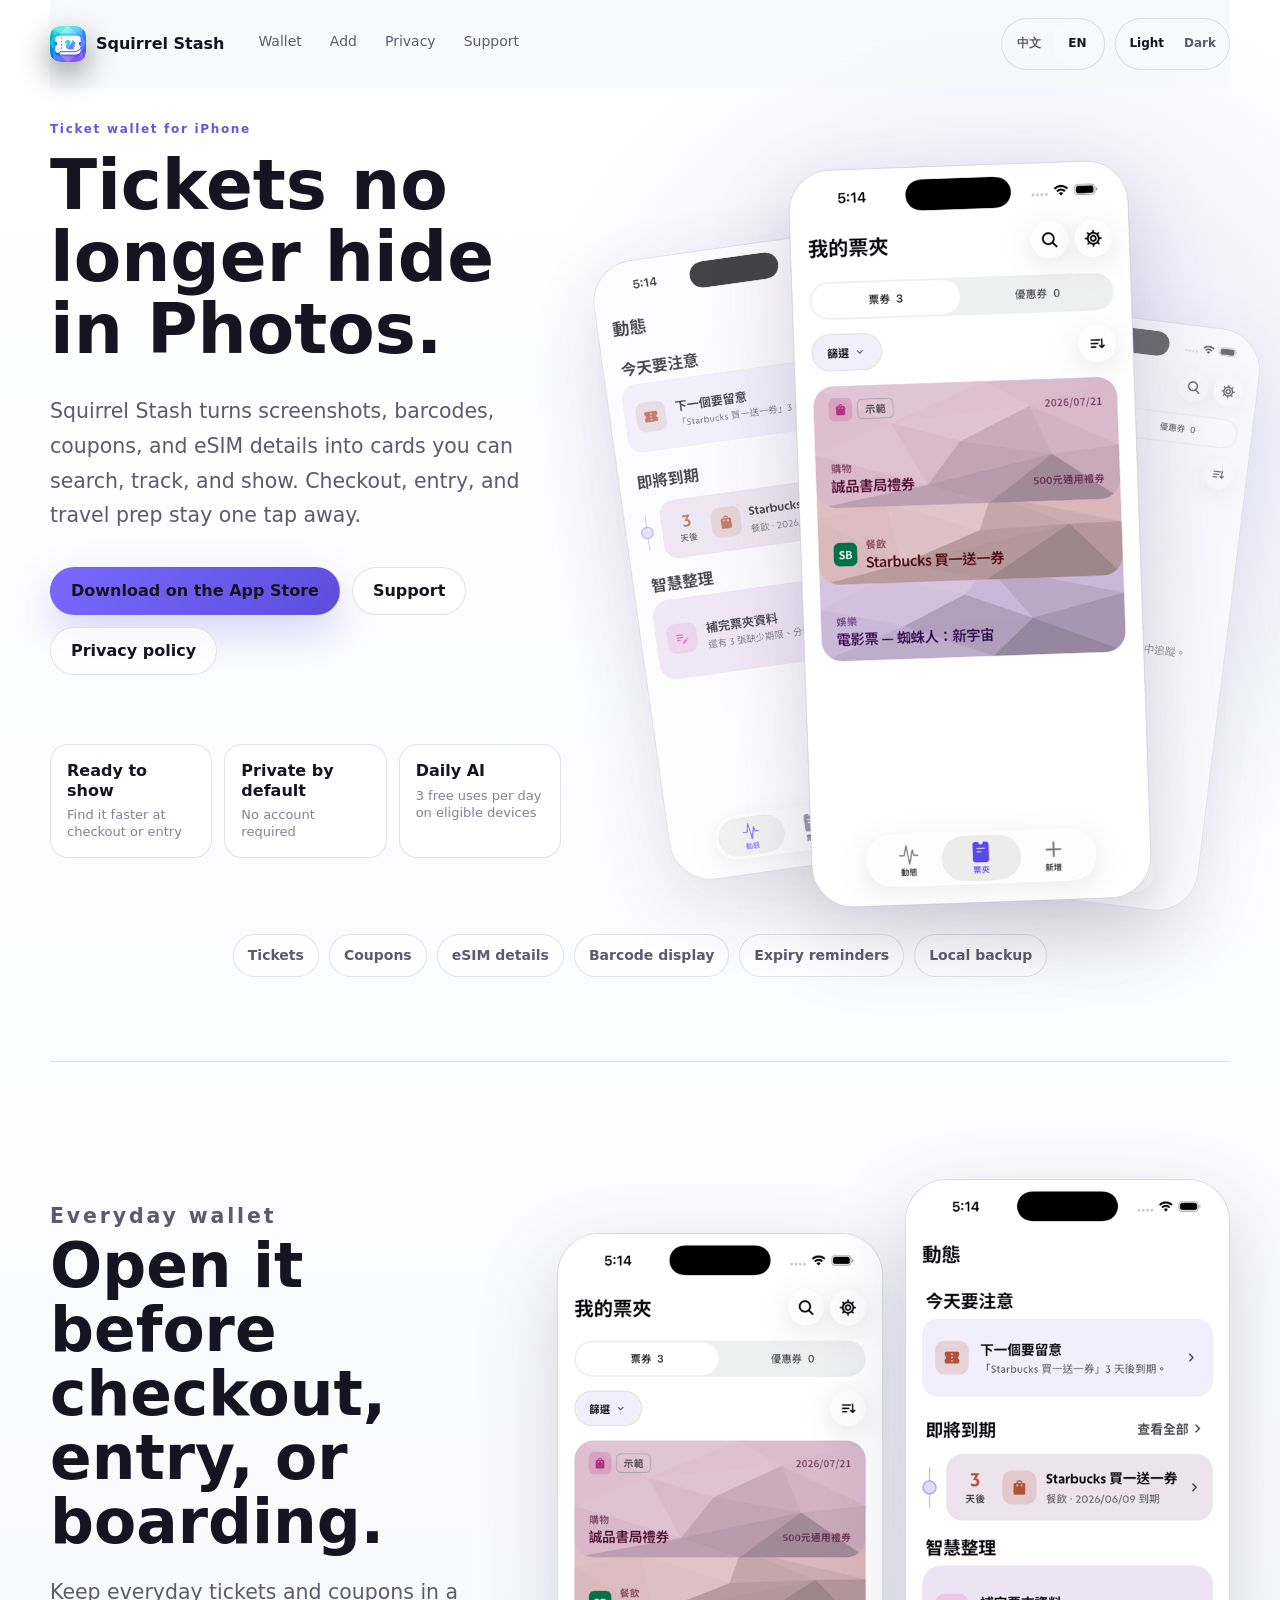
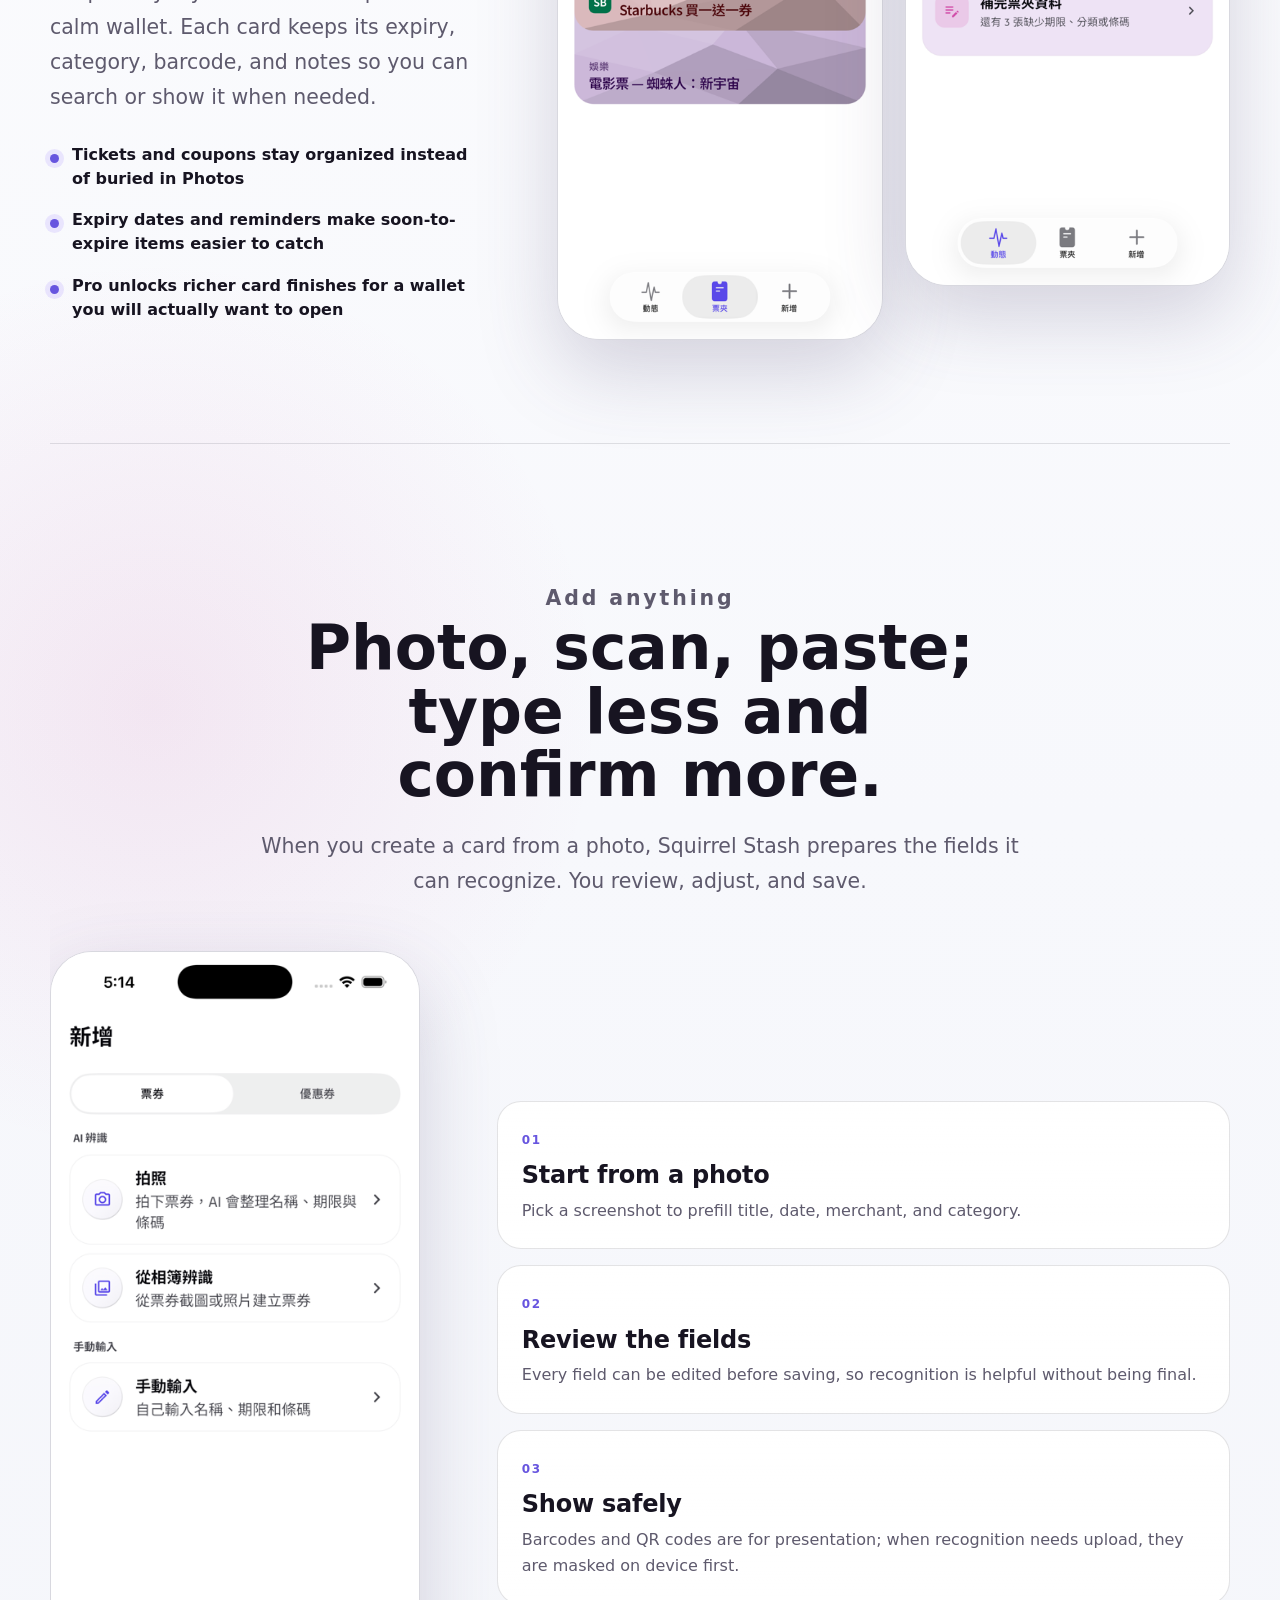
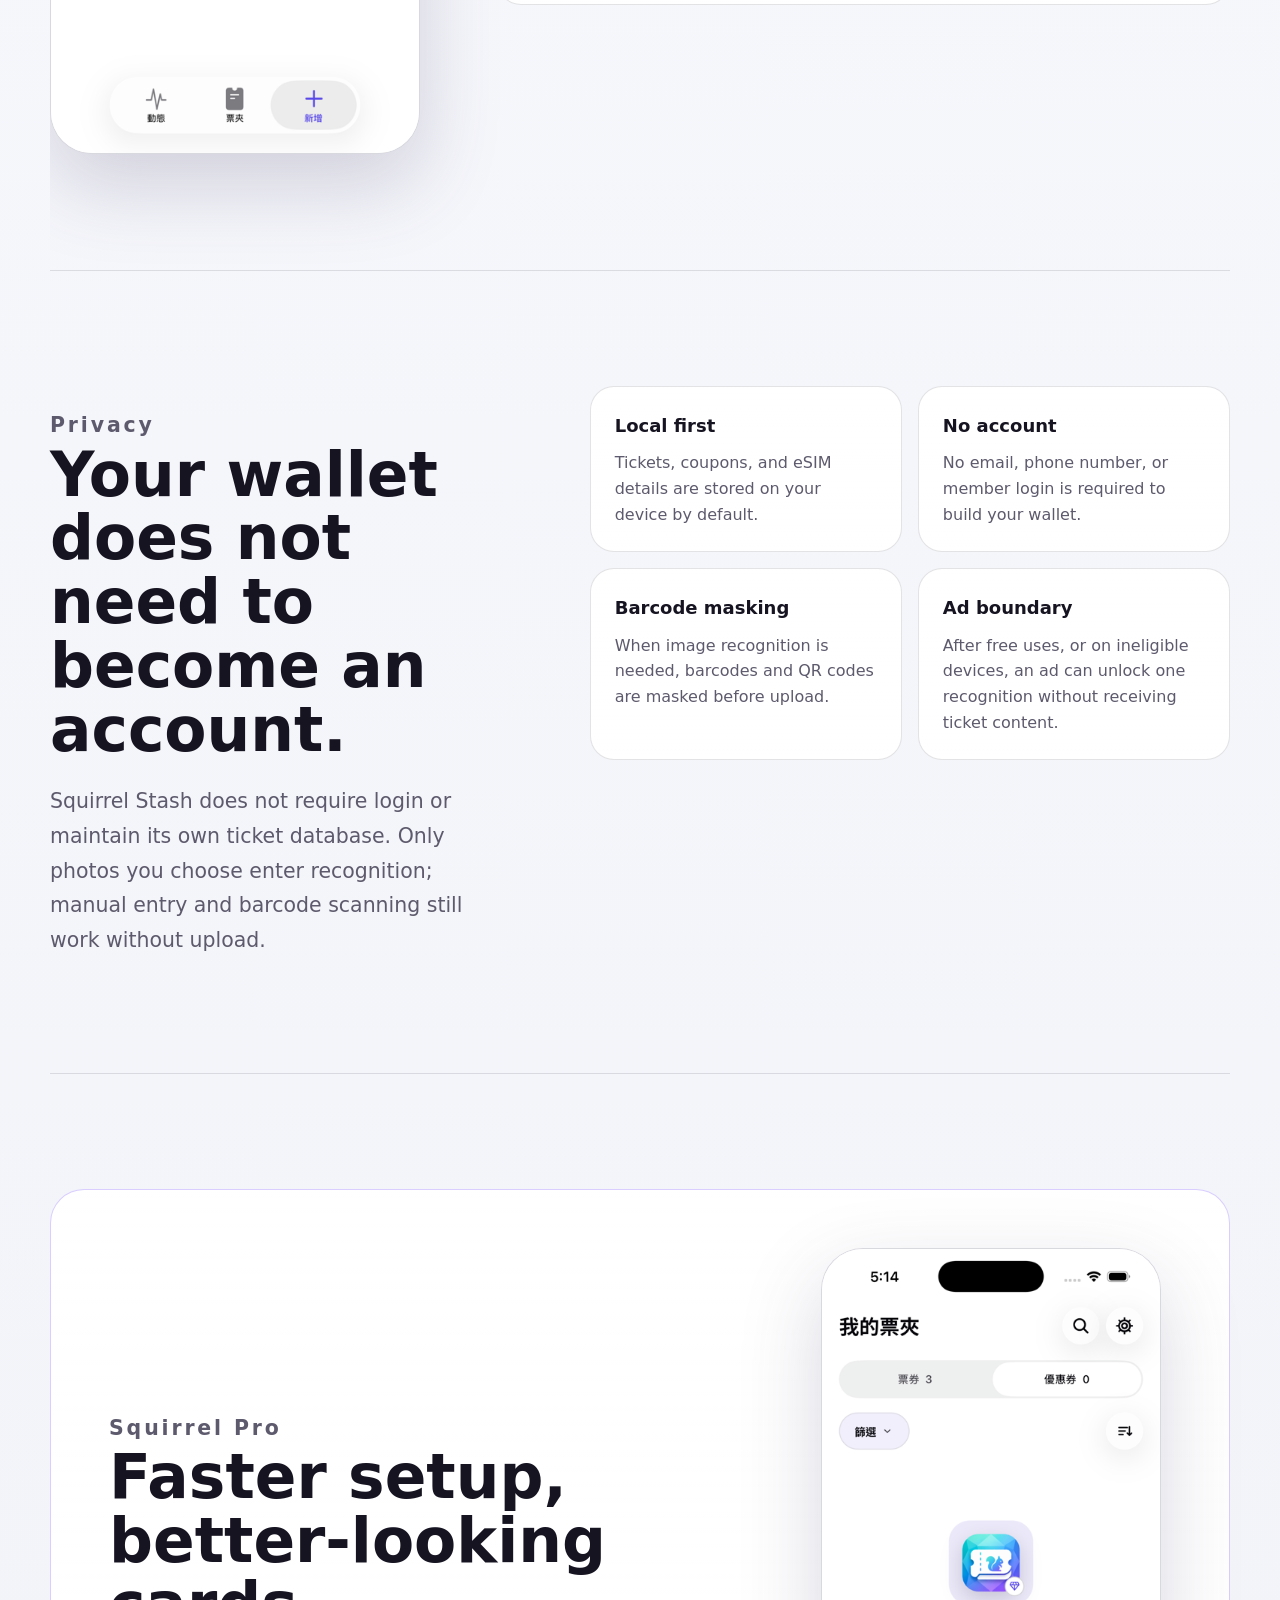
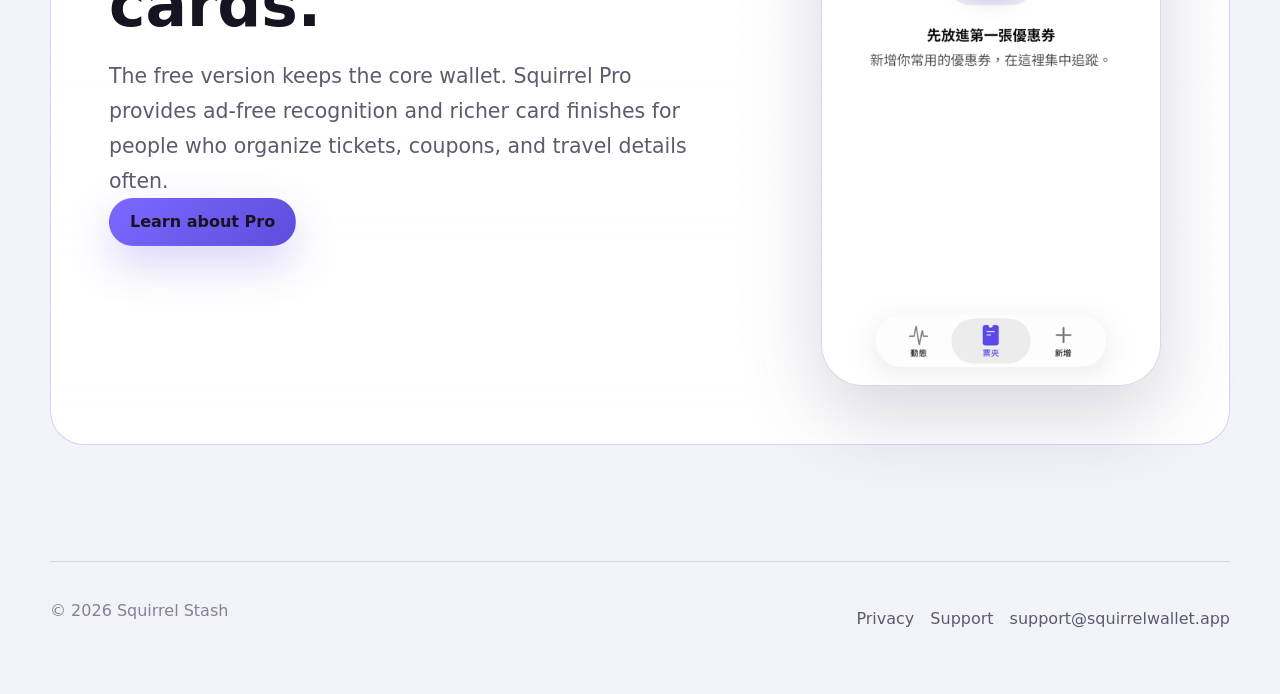
==== index.html @ 81450d5b "feat: publish 1.1.2 site disclosures" ====
<!DOCTYPE html>
<html lang="zh-Hant">
<head>
  <meta charset="UTF-8">
  <meta name="viewport" content="width=device-width, initial-scale=1.0">
  <title>Squirrel Stash | Tickets, coupons, and eSIM details ready when you need them</title>
  <meta name="description" content="Turn screenshots into a private iPhone wallet for tickets, coupons, and eSIM activation details. Search, reminders, barcode display, and optional Pro upgrades.">
  <link rel="canonical" href="https://squirrelwallet.app/">
  <meta property="og:title" content="Squirrel Stash">
  <meta property="og:description" content="A private iPhone wallet for tickets, coupons, and eSIM activation details. Search, reminders, barcode display, and optional Pro upgrades.">
  <meta property="og:url" content="https://squirrelwallet.app/">
  <meta property="og:type" content="website">
  <meta property="og:image" content="https://squirrelwallet.app/assets/app/app-icon.png">
  <meta name="twitter:card" content="summary">
  <link rel="icon" href="/assets/favicon.svg" type="image/svg+xml">
  <script type="application/ld+json">
    {
      "@context": "https://schema.org",
      "@type": "WebSite",
      "name": "Squirrel Stash",
      "url": "https://squirrelwallet.app/",
      "inLanguage": ["zh-Hant", "en"]
    }
  </script>
  <script>
    (function () {
      try {
        var theme = localStorage.getItem('sw-theme');
        if (theme === 'light' || theme === 'dark') {
          document.documentElement.dataset.theme = theme;
        }
      } catch (error) {}
    })();
  </script>
  <link rel="stylesheet" href="/styles.css?v=20260902">
</head>
<body class="home-page">
  <a class="skip-link" href="#main-content">跳至主要內容 / Skip to content</a>
  <nav class="product-nav" aria-label="Primary">
    <a class="product-brand" href="/">
      <img src="/assets/app/app-icon.png" width="36" height="36" alt="" aria-hidden="true">
      <span>Squirrel Stash</span>
    </a>
    <ul class="product-nav__links">
      <li><a href="#wallet" data-i18n="nav.wallet">Wallet</a></li>
      <li><a href="#ai" data-i18n="nav.add">Add</a></li>
      <li><a href="#privacy" data-i18n="nav.privacy">Privacy</a></li>
      <li><a href="/support/" data-i18n="nav.support">Support</a></li>
    </ul>
    <div class="product-nav__controls" aria-label="Display controls">
      <div class="segmented-control" role="group" aria-label="Language">
        <button type="button" data-lang-option="zh" aria-pressed="true">中文</button>
        <button type="button" data-lang-option="en" aria-pressed="false">EN</button>
      </div>
      <div class="segmented-control" role="group" aria-label="Theme">
        <button type="button" data-theme-option="light" aria-pressed="false">Light</button>
        <button type="button" data-theme-option="dark" aria-pressed="false">Dark</button>
      </div>
    </div>
  </nav>

  <main id="main-content">
    <section class="product-hero" aria-labelledby="hero-title">
      <div class="product-hero__copy">
        <p class="product-kicker" data-i18n="hero.kicker">Ticket wallet for iPhone</p>
        <h1 id="hero-title" data-i18n="hero.title">票券不再躲在相簿裡。</h1>
        <p class="product-hero__lede" data-i18n="hero.lede">Squirrel Stash 把截圖、條碼、優惠券和 eSIM 資訊整理成可搜尋、可提醒、可出示的卡片。結帳、入場、出國前，不用再翻相簿。</p>
        <div class="product-actions" aria-label="Primary actions">
          <a class="product-button product-button--primary" href="https://apps.apple.com/tw/app/id6778084126" data-i18n="cta.store">前往 App Store 下載</a>
          <a class="product-button" href="/support/" data-i18n="cta.support">查看支援</a>
          <a class="product-button" href="/privacy/" data-i18n="cta.privacy">隱私權政策</a>
        </div>
      </div>

      <div class="screenshot-stage" aria-label="Squirrel Stash app screenshots">
        <figure class="phone-shot phone-shot--main">
          <img class="theme-image" src="/assets/app/wallet-pro-dark.png" data-light-src="/assets/app/wallet-pro-light.png" data-dark-src="/assets/app/wallet-pro-dark.png" width="450" height="980" alt="Squirrel Stash Pro wallet screen showing gem-textured tickets">
        </figure>
        <figure class="phone-shot phone-shot--pulse">
          <img class="theme-image" src="/assets/app/pulse-dark.png" data-light-src="/assets/app/pulse-light.png" data-dark-src="/assets/app/pulse-dark.png" width="450" height="980" alt="Squirrel Stash Pulse screen showing upcoming expiries">
        </figure>
        <figure class="phone-shot phone-shot--add">
          <img class="theme-image" src="/assets/app/coupon-pro-empty-dark.png" data-light-src="/assets/app/coupon-pro-empty-light.png" data-dark-src="/assets/app/coupon-pro-empty-dark.png" width="450" height="980" alt="Squirrel Stash Pro coupon screen with Pro badge in the empty state">
        </figure>
      </div>

      <dl class="product-facts product-facts--hero" aria-label="Launch facts">
        <div>
          <dt data-i18n="facts.ready.title">Ready to show</dt>
          <dd data-i18n="facts.ready.body">結帳入場更快找到</dd>
        </div>
        <div>
          <dt data-i18n="facts.private.title">Private by default</dt>
          <dd data-i18n="facts.private.body">不需要帳號</dd>
        </div>
        <div>
          <dt data-i18n="facts.pro.title">每日 AI</dt>
          <dd data-i18n="facts.pro.body">符合條件每日免費 3 次</dd>
        </div>
      </dl>
    </section>

    <section class="product-strip" aria-label="Product highlights">
      <span data-i18n="strip.tickets">票券</span>
      <span data-i18n="strip.coupons">優惠券</span>
      <span data-i18n="strip.esim">eSIM 資訊</span>
      <span data-i18n="strip.barcodes">條碼亮屏</span>
      <span data-i18n="strip.reminders">到期提醒</span>
      <span data-i18n="strip.backup">本機備份</span>
    </section>

    <section id="wallet" class="product-section product-section--split">
      <div class="section-copy">
        <p class="product-kicker" data-i18n="wallet.kicker">Everyday wallet</p>
        <h2 data-i18n="wallet.title">結帳前、入場前，打開就能出示。</h2>
        <p data-i18n="wallet.body">把常用票券和優惠券集中在一個安靜的票夾裡。卡片保留到期日、分類、條碼與備註；需要時搜尋或直接出示。</p>
        <ul class="feature-list">
          <li data-i18n="wallet.bullet1">票券與優惠券分開整理，常用項目不再混在相簿裡</li>
          <li data-i18n="wallet.bullet2">到期日與提醒集中管理，快過期的票券更早被看見</li>
          <li data-i18n="wallet.bullet3">Pro 提供進階卡片外觀，讓票夾更像你真的會每天打開的 App</li>
        </ul>
      </div>
      <div class="screen-pair" aria-hidden="true">
        <div class="theme-shot">
          <img class="theme-image" src="/assets/app/wallet-pro-dark.png" data-light-src="/assets/app/wallet-pro-light.png" data-dark-src="/assets/app/wallet-pro-dark.png" width="450" height="980" alt="">
        </div>
        <div class="theme-shot">
          <img class="theme-image" src="/assets/app/pulse-dark.png" data-light-src="/assets/app/pulse-light.png" data-dark-src="/assets/app/pulse-dark.png" width="450" height="980" alt="">
        </div>
      </div>
    </section>

    <section id="ai" class="product-section product-section--cards">
      <div class="section-copy section-copy--center">
        <p class="product-kicker" data-i18n="add.kicker">Add anything</p>
        <h2 data-i18n="add.title">拍照、掃碼、貼連結；少打字，多確認。</h2>
        <p data-i18n="add.body">從照片建立卡片時，Squirrel Stash 會先幫你整理可辨識欄位。你只要確認、修正，再存進票夾。</p>
      </div>
      <div class="capture-layout">
        <figure class="feature-phone">
          <img class="theme-image" src="/assets/app/add-flow-dark.png" data-light-src="/assets/app/add-flow-light.png" data-dark-src="/assets/app/add-flow-dark.png" width="450" height="980" alt="Add flow screen with scan barcode, use photo, manual entry, and paste coupon URL">
        </figure>
        <div class="capture-steps">
          <article>
            <span>01</span>
            <h3 data-i18n="add.step1.title">從照片開始</h3>
            <p data-i18n="add.step1.body">選一張截圖，先帶出標題、日期、商家與分類。</p>
          </article>
          <article>
            <span>02</span>
            <h3 data-i18n="add.step2.title">確認欄位</h3>
            <p data-i18n="add.step2.body">儲存前每個欄位都能手動調整，不需要相信一次辨識就完全正確。</p>
          </article>
          <article>
            <span>03</span>
            <h3 data-i18n="add.step3.title">安心出示</h3>
            <p data-i18n="add.step3.body">條碼和 QR 用於出示；需要上傳辨識時，會先在裝置上遮罩。</p>
          </article>
        </div>
      </div>
    </section>

    <section id="privacy" class="product-section product-section--privacy">
      <div class="section-copy">
        <p class="product-kicker" data-i18n="privacy.kicker">Privacy</p>
        <h2 data-i18n="privacy.title">你的票夾，不需要變成一個帳號。</h2>
        <p data-i18n="privacy.body">Squirrel Stash 不要求登入，也不經營一份自己的票券資料庫。你主動選擇的照片才會進入辨識流程；不想上傳時，手動新增和條碼掃描仍可使用。</p>
      </div>
      <div class="privacy-grid">
        <article>
          <strong data-i18n="privacy.local.title">Local first</strong>
          <span data-i18n="privacy.local.body">票券、優惠券、eSIM 資訊預設保存在裝置上。</span>
        </article>
        <article>
          <strong data-i18n="privacy.account.title">No account</strong>
          <span data-i18n="privacy.account.body">不需要 email、電話或會員登入才能建立票夾。</span>
        </article>
        <article>
          <strong data-i18n="privacy.mask.title">Barcode masking</strong>
          <span data-i18n="privacy.mask.body">需要圖片辨識時，條碼與 QR 會先遮罩再送出。</span>
        </article>
        <article>
          <strong data-i18n="privacy.ad.title">Ad boundary</strong>
          <span data-i18n="privacy.ad.body">免費次數用完或裝置不符合條件時，可看廣告解鎖一次；廣告不取得票券內容。</span>
        </article>
      </div>
    </section>

    <section class="product-section product-section--pro">
      <div class="pro-panel">
        <div>
          <p class="product-kicker">Squirrel Pro</p>
          <h2 data-i18n="pro.title">更快整理，更漂亮的票夾。</h2>
          <p data-i18n="pro.body">免費版保留核心票夾功能。Squirrel Pro 提供免廣告辨識與進階卡片外觀；適合常整理票券、優惠券和出國資料的人。</p>
          <a class="product-button product-button--primary" href="/support/" data-i18n="pro.cta">了解 Pro 與訂閱</a>
        </div>
        <figure class="settings-shot">
          <img class="theme-image" src="/assets/app/settings-pro-dark.png" data-light-src="/assets/app/settings-pro-light.png" data-dark-src="/assets/app/settings-pro-dark.png" width="450" height="980" alt="Settings screen showing Squirrel Pro banner and app settings">
        </figure>
      </div>
    </section>
  </main>

  <footer class="product-footer">
    <p>© 2026 Squirrel Stash</p>
    <nav aria-label="Footer">
      <a href="/privacy/" data-i18n="footer.privacy">Privacy</a>
      <a href="/support/" data-i18n="footer.support">Support</a>
      <a href="mailto:support@squirrelwallet.app">support@squirrelwallet.app</a>
    </nav>
  </footer>
<script>
  (function () {
    var copy = {
      zh: {
        title: 'Squirrel Stash | 票券、優惠券、eSIM，該用時就找得到',
        description: '把截圖整理成私密的 iPhone 票夾，支援票券、優惠券、eSIM 資訊、搜尋、提醒、條碼出示與 Pro 升級。',
        'nav.wallet': '票夾',
        'nav.add': '新增',
        'nav.privacy': '隱私',
        'nav.support': '支援',
        'hero.kicker': 'iPhone 票券錢包',
        'hero.title': '票券不再躲在相簿裡。',
        'hero.lede': 'Squirrel Stash 把截圖、條碼、優惠券和 eSIM 資訊整理成可搜尋、可提醒、可出示的卡片。結帳、入場、出國前，不用再翻相簿。',
        'cta.support': '查看支援',
        'cta.privacy': '隱私權政策',
        'cta.store': '前往 App Store 下載',
        'facts.ready.title': 'Ready to show',
        'facts.ready.body': '結帳入場更快找到',
        'facts.private.title': 'Private by default',
        'facts.private.body': '不需要帳號',
        'facts.pro.title': '每日 AI',
        'facts.pro.body': '符合條件每日免費 3 次',
        'strip.tickets': '票券',
        'strip.coupons': '優惠券',
        'strip.esim': 'eSIM 資訊',
        'strip.barcodes': '條碼亮屏',
        'strip.reminders': '到期提醒',
        'strip.backup': '本機備份',
        'wallet.kicker': '日常票夾',
        'wallet.title': '結帳前、入場前，打開就能出示。',
        'wallet.body': '把常用票券和優惠券集中在一個安靜的票夾裡。卡片保留到期日、分類、條碼與備註；需要時搜尋或直接出示。',
        'wallet.bullet1': '票券與優惠券分開整理，常用項目不再混在相簿裡',
        'wallet.bullet2': '到期日與提醒集中管理，快過期的票券更早被看見',
        'wallet.bullet3': 'Pro 提供進階卡片外觀，讓票夾更像你真的會每天打開的 App',
        'add.kicker': '新增任何票券',
        'add.title': '拍照、掃碼、貼連結；少打字，多確認。',
        'add.body': '從照片建立卡片時，Squirrel Stash 會先幫你整理可辨識欄位。你只要確認、修正，再存進票夾。',
        'add.step1.title': '從照片開始',
        'add.step1.body': '選一張截圖，先帶出標題、日期、商家與分類。',
        'add.step2.title': '確認欄位',
        'add.step2.body': '儲存前每個欄位都能手動調整，不需要相信一次辨識就完全正確。',
        'add.step3.title': '安心出示',
        'add.step3.body': '條碼和 QR 用於出示；需要上傳辨識時，會先在裝置上遮罩。',
        'privacy.kicker': '隱私',
        'privacy.title': '你的票夾，不需要變成一個帳號。',
        'privacy.body': 'Squirrel Stash 不要求登入，也不經營一份自己的票券資料庫。你主動選擇的照片才會進入辨識流程；不想上傳時，手動新增和條碼掃描仍可使用。',
        'privacy.local.title': 'Local first',
        'privacy.local.body': '票券、優惠券、eSIM 資訊預設保存在裝置上。',
        'privacy.account.title': 'No account',
        'privacy.account.body': '不需要 email、電話或會員登入才能建立票夾。',
        'privacy.mask.title': 'Barcode masking',
        'privacy.mask.body': '需要圖片辨識時，條碼與 QR 會先遮罩再送出。',
        'privacy.ad.title': 'Ad boundary',
        'privacy.ad.body': '免費次數用完或裝置不符合條件時，可看廣告解鎖一次；廣告不取得票券內容。',
        'pro.title': '更快整理，更漂亮的票夾。',
        'pro.body': '免費版保留核心票夾功能。Squirrel Pro 提供免廣告辨識與進階卡片外觀；適合常整理票券、優惠券和出國資料的人。',
        'pro.cta': '了解 Pro 與訂閱',
        'footer.privacy': '隱私權',
        'footer.support': '支援'
      },
      en: {
        title: 'Squirrel Stash | Tickets, coupons, and eSIM details ready when you need them',
        description: 'Turn screenshots into a private iPhone wallet for tickets, coupons, and eSIM activation details. Search, reminders, barcode display, and optional Pro upgrades.',
        'nav.wallet': 'Wallet',
        'nav.add': 'Add',
        'nav.privacy': 'Privacy',
        'nav.support': 'Support',
        'hero.kicker': 'Ticket wallet for iPhone',
        'hero.title': 'Tickets no longer hide in Photos.',
        'hero.lede': 'Squirrel Stash turns screenshots, barcodes, coupons, and eSIM details into cards you can search, track, and show. Checkout, entry, and travel prep stay one tap away.',
        'cta.support': 'Support',
        'cta.privacy': 'Privacy policy',
        'cta.store': 'Download on the App Store',
        'facts.ready.title': 'Ready to show',
        'facts.ready.body': 'Find it faster at checkout or entry',
        'facts.private.title': 'Private by default',
        'facts.private.body': 'No account required',
        'facts.pro.title': 'Daily AI',
        'facts.pro.body': '3 free uses per day on eligible devices',
        'strip.tickets': 'Tickets',
        'strip.coupons': 'Coupons',
        'strip.esim': 'eSIM details',
        'strip.barcodes': 'Barcode display',
        'strip.reminders': 'Expiry reminders',
        'strip.backup': 'Local backup',
        'wallet.kicker': 'Everyday wallet',
        'wallet.title': 'Open it before checkout, entry, or boarding.',
        'wallet.body': 'Keep everyday tickets and coupons in a calm wallet. Each card keeps its expiry, category, barcode, and notes so you can search or show it when needed.',
        'wallet.bullet1': 'Tickets and coupons stay organized instead of buried in Photos',
        'wallet.bullet2': 'Expiry dates and reminders make soon-to-expire items easier to catch',
        'wallet.bullet3': 'Pro unlocks richer card finishes for a wallet you will actually want to open',
        'add.kicker': 'Add anything',
        'add.title': 'Photo, scan, paste; type less and confirm more.',
        'add.body': 'When you create a card from a photo, Squirrel Stash prepares the fields it can recognize. You review, adjust, and save.',
        'add.step1.title': 'Start from a photo',
        'add.step1.body': 'Pick a screenshot to prefill title, date, merchant, and category.',
        'add.step2.title': 'Review the fields',
        'add.step2.body': 'Every field can be edited before saving, so recognition is helpful without being final.',
        'add.step3.title': 'Show safely',
        'add.step3.body': 'Barcodes and QR codes are for presentation; when recognition needs upload, they are masked on device first.',
        'privacy.kicker': 'Privacy',
        'privacy.title': 'Your wallet does not need to become an account.',
        'privacy.body': 'Squirrel Stash does not require login or maintain its own ticket database. Only photos you choose enter recognition; manual entry and barcode scanning still work without upload.',
        'privacy.local.title': 'Local first',
        'privacy.local.body': 'Tickets, coupons, and eSIM details are stored on your device by default.',
        'privacy.account.title': 'No account',
        'privacy.account.body': 'No email, phone number, or member login is required to build your wallet.',
        'privacy.mask.title': 'Barcode masking',
        'privacy.mask.body': 'When image recognition is needed, barcodes and QR codes are masked before upload.',
        'privacy.ad.title': 'Ad boundary',
        'privacy.ad.body': 'After free uses, or on ineligible devices, an ad can unlock one recognition without receiving ticket content.',
        'pro.title': 'Faster setup, better-looking cards.',
        'pro.body': 'The free version keeps the core wallet. Squirrel Pro provides ad-free recognition and richer card finishes for people who organize tickets, coupons, and travel details often.',
        'pro.cta': 'Learn about Pro',
        'footer.privacy': 'Privacy',
        'footer.support': 'Support'
      }
    };

    var prefersLight = window.matchMedia('(prefers-color-scheme: light)');
    var savedLang = localStorage.getItem('sw-lang');
    var currentLang = savedLang === 'zh' || savedLang === 'en'
      ? savedLang
      : ((navigator.language || '').toLowerCase().startsWith('zh') ? 'zh' : 'en');
    var currentTheme = localStorage.getItem('sw-theme');

    function effectiveTheme() {
      return currentTheme === 'light' || currentTheme === 'dark'
        ? currentTheme
        : (prefersLight.matches ? 'light' : 'dark');
    }

    function applyTheme(theme, persist) {
      if (persist) {
        currentTheme = theme;
        localStorage.setItem('sw-theme', theme);
        document.documentElement.dataset.theme = theme;
      }
      var selected = persist ? theme : effectiveTheme();
      document.querySelectorAll('.theme-image').forEach(function (img) {
        img.src = selected === 'light' ? img.dataset.lightSrc : img.dataset.darkSrc;
      });
      document.querySelectorAll('[data-theme-option]').forEach(function (button) {
        button.setAttribute('aria-pressed', String(button.dataset.themeOption === selected));
      });
    }

    function applyLanguage(lang) {
      currentLang = lang === 'en' ? 'en' : 'zh';
      localStorage.setItem('sw-lang', currentLang);
      document.documentElement.lang = currentLang === 'zh' ? 'zh-Hant' : 'en';
      var dict = copy[currentLang];
      document.title = dict.title;
      document.querySelector('meta[name="description"]').setAttribute('content', dict.description);
      document.querySelector('meta[property="og:description"]').setAttribute('content', dict.description);
      document.querySelectorAll('[data-i18n]').forEach(function (node) {
        node.textContent = dict[node.dataset.i18n];
      });
      document.querySelectorAll('[data-lang-option]').forEach(function (button) {
        button.setAttribute('aria-pressed', String(button.dataset.langOption === currentLang));
      });
    }

    document.querySelectorAll('[data-lang-option]').forEach(function (button) {
      button.addEventListener('click', function () {
        applyLanguage(button.dataset.langOption);
      });
    });

    document.querySelectorAll('[data-theme-option]').forEach(function (button) {
      button.addEventListener('click', function () {
        applyTheme(button.dataset.themeOption, true);
      });
    });

    prefersLight.addEventListener('change', function () {
      if (currentTheme !== 'light' && currentTheme !== 'dark') {
        applyTheme(effectiveTheme(), false);
      }
    });

    applyLanguage(currentLang);
    applyTheme(currentTheme === 'light' || currentTheme === 'dark' ? currentTheme : effectiveTheme(), currentTheme === 'light' || currentTheme === 'dark');
  })();
</script>
</body>
</html>
---- styles.css ----
/* =============================================================
   Squirrel Wallet: site stylesheet (canonical source)
   Single source-of-truth for https://squirrelwallet.app/.
   Synced to ftll574/squirrel-wallet-site via docs/site/DEPLOY.md.
   ============================================================= */

/* -------------------------------------------------------------
   Tokens
   ------------------------------------------------------------- */
:root {
  --color-primary:        #5B4BFF;
  --color-primary-soft:   #EEEBFF;
  --color-primary-ink:    #2A1F8F;
  --color-primary-hover:  #4a3aff;

  --color-surface:        #FFFFFF;
  --color-surface-raised: #FAFAFE;
  --color-surface-sunken: #F4F2FB;

  --color-text:           #1B1530;
  --color-text-muted:     #6B6680;
  --color-text-faint:     #9994AA;
  --color-border:         #E7E3F2;

  --cat-shop:   #D9C7F5;
  --cat-food:   #C8E8C4;
  --cat-travel: #F8C8DC;
  --cat-show:   #F4D9A0;

  --color-success: #3DA471;
  --color-danger:  #D74A4A;

  --font-sans: -apple-system, BlinkMacSystemFont, "Inter",
               "Noto Sans TC", "PingFang TC", "Microsoft JhengHei",
               system-ui, "Segoe UI", Roboto, sans-serif;
  --font-mono: "SF Mono", Menlo, Consolas, monospace;

  --fs-12: 11px; --fs-14: 14px; --fs-16: 16px;
  --fs-20: 20px; --fs-24: 24px; --fs-32: 30px;
  --fs-48: 44px; --fs-64: 60px;
  --lh-tight: 1.15; --lh-snug: 1.35; --lh-prose: 1.65;

  --s-1:  4px;  --s-2:  8px;  --s-3: 12px; --s-4: 16px;
  --s-6: 24px;  --s-8: 32px;  --s-12: 48px;
  --s-16: 64px; --s-24: 96px;

  --r-sm:  6px;
  --r-md: 12px;
  --r-lg: 20px;
  --r-xl: 28px;

  --shadow-sm:   0 1px 2px rgba(27, 21, 48, 0.06);
  --shadow-card: 0 8px 24px -8px rgba(91, 75, 255, 0.18),
                 0 2px 4px rgba(27, 21, 48, 0.04);
  --shadow-elv:  0 24px 60px -16px rgba(91, 75, 255, 0.30);

  --maxw-prose: 760px;
  --maxw-page:  1160px;
}

@media (prefers-color-scheme: dark) {
  :root {
    --color-primary:        #8B7DFF;
    --color-primary-soft:   #221C3E;
    --color-primary-ink:    #CFC8FF;
    --color-primary-hover:  #9C90FF;

    --color-surface:        #0F0B1E;
    --color-surface-raised: #161128;
    --color-surface-sunken: #1C1736;

    --color-text:           #F1EEFA;
    --color-text-muted:     #ABA4C0;
    --color-text-faint:     #6E6883;
    --color-border:         #2A2440;

    --cat-shop:   #6A569A;
    --cat-food:   #4F7B58;
    --cat-travel: #9C5F7E;
    --cat-show:   #B08A4A;

    --shadow-card: 0 8px 28px -10px rgba(0, 0, 0, 0.6);
    --shadow-elv:  0 24px 60px -16px rgba(0, 0, 0, 0.8);
  }
}

/* -------------------------------------------------------------
   Reset & base
   ------------------------------------------------------------- */
*, *::before, *::after { box-sizing: border-box; }

html {
  -webkit-text-size-adjust: 100%;
  scroll-behavior: smooth;
  scroll-padding-top: 80px;
}

body {
  margin: 0;
  font-family: var(--font-sans);
  font-size: var(--fs-16);
  line-height: var(--lh-prose);
  color: var(--color-text);
  background: var(--color-surface);
  overflow-x: hidden;
  -webkit-font-smoothing: antialiased;
  -moz-osx-font-smoothing: grayscale;
}

img, svg { max-width: 100%; height: auto; display: block; }

a {
  color: var(--color-primary);
  text-decoration: none;
  border-radius: 2px;
}
a:hover { text-decoration: underline; }
a:focus-visible {
  outline: 3px solid color-mix(in srgb, var(--color-primary) 35%, transparent);
  outline-offset: 2px;
}

::selection { background: var(--color-primary-soft); color: var(--color-primary-ink); }

.skip-link {
  position: fixed;
  top: 10px;
  left: 10px;
  z-index: 999;
  padding: 10px 14px;
  border-radius: var(--r-sm);
  color: #fff;
  background: var(--color-primary);
  font-weight: 700;
  transform: translateY(-160%);
  transition: transform .15s ease;
}
.skip-link:focus { transform: translateY(0); }

/* Heading rhythm used by /, /privacy/, /support/ */
h1, h2, h3, h4 {
  font-family: var(--font-sans);
  color: var(--color-text);
  line-height: var(--lh-snug);
  margin: 1.6em 0 0.5em;
  letter-spacing: -0.01em;
}
h1 { font-size: var(--fs-32); margin-top: 0; line-height: var(--lh-tight); letter-spacing: -0.02em; }
h2 { font-size: var(--fs-24); }
h3 { font-size: var(--fs-20); }
h4 { font-size: var(--fs-16); color: var(--color-text-muted); margin: 1.4em 0 0.4em; }

p, ul, ol { margin: 0 0 1em; }
ul, ol { padding-left: 1.4em; }
li { margin-bottom: 0.35em; }
li > p { margin-bottom: 0.5em; }

hr {
  border: 0;
  border-top: 1px solid var(--color-border);
  margin: var(--s-8) 0;
}

strong { color: var(--color-text); font-weight: 700; }

/* =============================================================
   Reference pages (privacy / support): preserved exactly
   ============================================================= */
.prose {
  max-width: var(--maxw-prose);
  margin: 0 auto;
  padding: var(--s-8) var(--s-6) var(--s-12);
}

.page-header {
  display: flex;
  align-items: center;
  justify-content: space-between;
  gap: var(--s-4);
  padding-bottom: var(--s-6);
  margin-bottom: var(--s-6);
  border-bottom: 1px solid var(--color-border);
}

.back-link {
  display: inline-flex;
  align-items: center;
  min-height: 44px;
  font-weight: 600;
  color: var(--color-text);
  text-decoration: none;
}
.back-link:hover { color: var(--color-primary); text-decoration: none; }

.lang-toggle {
  display: inline-flex;
  align-items: center;
  gap: var(--s-2);
  font-size: var(--fs-14);
  color: var(--color-text-muted);
}
.lang-toggle a {
  display: inline-flex;
  align-items: center;
  min-height: 44px;
  color: var(--color-text-muted);
  text-decoration: none;
  padding: 4px 8px;
  border-radius: var(--r-sm);
}
.lang-toggle a:hover {
  color: var(--color-primary);
  background: var(--color-primary-soft);
}
.lang-divider-inline { color: var(--color-text-faint); }

.meta {
  color: var(--color-text-muted);
  font-size: var(--fs-14);
  margin-top: -0.4em;
  margin-bottom: var(--s-6);
}

hr.lang-divider {
  border: 0;
  border-top: 2px dashed var(--color-border);
  margin: var(--s-12) 0;
}

.page-footer {
  margin-top: var(--s-12);
  padding-top: var(--s-6);
  border-top: 1px solid var(--color-border);
  color: var(--color-text-muted);
  font-size: var(--fs-14);
}
.page-footer a { color: var(--color-text-muted); }
.page-footer a:hover { color: var(--color-primary); }

.table-scroll {
  max-width: 100%;
  overflow-x: auto;
  overscroll-behavior-inline: contain;
  -webkit-overflow-scrolling: touch;
}
.table-scroll table { min-width: 700px; }
.table-scroll:focus-visible {
  outline: 3px solid color-mix(in srgb, var(--color-primary) 35%, transparent);
  outline-offset: 3px;
}

/* Support page extras */
.faq details {
  border: 1px solid var(--color-border);
  border-radius: var(--r-md);
  padding: var(--s-3) var(--s-4);
  margin-bottom: var(--s-3);
  background: var(--color-surface-raised);
}
.faq details[open] { background: var(--color-surface); border-color: var(--color-primary); }
.faq summary {
  display: flex;
  align-items: center;
  min-height: 44px;
  cursor: pointer;
  font-weight: 600;
  color: var(--color-text);
  list-style: none;
  padding: 4px 0;
}
.faq summary::-webkit-details-marker { display: none; }
.faq summary::before {
  content: "+";
  display: inline-block;
  width: 1.2em;
  color: var(--color-primary);
  font-weight: 700;
  transition: transform .2s ease;
}
.faq details[open] summary::before { content: "−"; }
.faq details > *:not(summary) { margin-top: var(--s-2); }

.contact-list { list-style: none; padding: 0; }
.contact-list li {
  display: flex;
  flex-direction: column;
  gap: 2px;
  padding: var(--s-3) 0;
  border-bottom: 1px solid var(--color-border);
}
.contact-list li:last-child { border-bottom: 0; }
.contact-list .label {
  font-size: var(--fs-14);
  color: var(--color-text-muted);
  font-weight: 600;
}
.contact-list a {
  display: inline-flex;
  align-items: center;
  min-height: 44px;
}

/* =============================================================
   Landing page
   ============================================================= */

/* Sticky top nav */
.site-nav {
  position: sticky;
  top: 0;
  z-index: 100;
  display: flex;
  align-items: center;
  justify-content: space-between;
  gap: var(--s-4);
  max-width: var(--maxw-page);
  margin: 0 auto;
  padding: var(--s-3) var(--s-6);
  background: color-mix(in srgb, var(--color-surface) 80%, transparent);
  backdrop-filter: saturate(150%) blur(12px);
  -webkit-backdrop-filter: saturate(150%) blur(12px);
  border-bottom: 1px solid transparent;
  transition: border-color .2s ease, background .2s ease;
}
.site-nav.is-scrolled { border-bottom-color: var(--color-border); }

.site-nav .brand {
  display: inline-flex;
  align-items: center;
  gap: var(--s-2);
  color: var(--color-text);
  font-weight: 700;
  font-size: var(--fs-16);
  text-decoration: none;
}
.site-nav .brand svg { width: 28px; height: 28px; }
.site-nav .brand:hover { color: var(--color-primary); text-decoration: none; }

.site-nav .nav-links {
  display: inline-flex;
  align-items: center;
  gap: var(--s-2);
  font-size: var(--fs-14);
  list-style: none;
  margin: 0;
  padding: 0;
}
.site-nav .nav-links a {
  color: var(--color-text-muted);
  padding: 6px 10px;
  border-radius: var(--r-sm);
  text-decoration: none;
}
.site-nav .nav-links a:hover {
  color: var(--color-primary);
  background: var(--color-primary-soft);
}
.site-nav .nav-links a.is-active {
  color: var(--color-text);
  background: var(--color-primary-soft);
  font-weight: 600;
}

/* Page wrapper: landing only */
.landing {
  max-width: var(--maxw-page);
  margin: 0 auto;
  padding: 0 var(--s-6) var(--s-16);
  overflow-x: clip;
}

/* Section spacing */
.section {
  padding: var(--s-16) 0;
  border-top: 1px solid var(--color-border);
}
.section:first-of-type { border-top: 0; }
.section__lede {
  max-width: 640px;
  margin: 0 0 var(--s-8);
  color: var(--color-text-muted);
  font-size: var(--fs-20);
  line-height: var(--lh-snug);
}
.section__eyebrow {
  display: inline-block;
  text-transform: uppercase;
  letter-spacing: 0.08em;
  font-size: var(--fs-12);
  font-weight: 700;
  color: var(--color-primary);
  margin-bottom: var(--s-2);
}
.section__title {
  font-size: var(--fs-32);
  line-height: var(--lh-tight);
  letter-spacing: -0.02em;
  margin: 0 0 var(--s-4);
}

/* Hero */
.hero {
  display: grid;
  grid-template-columns: 1.1fr 1fr;
  align-items: center;
  gap: var(--s-12);
  padding: var(--s-16) 0 var(--s-12);
}
.hero > *,
.story > * {
  min-width: 0;
}
.hero__copy h1 {
  font-size: var(--fs-48);
  line-height: var(--lh-tight);
  letter-spacing: -0.025em;
  margin: 0 0 var(--s-4);
  max-width: 100%;
  overflow-wrap: anywhere;
  word-break: break-word;
}
.hero__tagline {
  font-size: var(--fs-20);
  color: var(--color-text-muted);
  max-width: 32ch;
  margin: 0 0 var(--s-6);
  overflow-wrap: anywhere;
  word-break: break-word;
}
.hero__author {
  font-size: var(--fs-14);
  color: var(--color-text-faint);
  font-style: italic;
  margin: var(--s-2) 0 var(--s-8);
}
.hero__ctas { display: flex; flex-wrap: wrap; gap: var(--s-3); }
.hero__visual { display: flex; align-items: center; justify-content: center; }

/* Buttons */
.cta-button {
  display: inline-flex;
  align-items: center;
  justify-content: center;
  gap: 8px;
  padding: 12px 22px;
  border-radius: 999px;
  font-weight: 600;
  font-size: var(--fs-16);
  text-decoration: none;
  border: 1px solid transparent;
  transition: transform .15s ease, box-shadow .15s ease, background .15s ease;
  will-change: transform;
}
.cta-button--primary {
  background: var(--color-primary);
  color: #fff;
  box-shadow: var(--shadow-card);
}
.cta-button--primary:hover {
  background: var(--color-primary-hover);
  transform: translateY(-1px);
  text-decoration: none;
}
.cta-button--ghost {
  background: var(--color-surface-raised);
  color: var(--color-text);
  border-color: var(--color-border);
}
.cta-button--ghost:hover {
  background: var(--color-primary-soft);
  color: var(--color-primary-ink);
  text-decoration: none;
}
.cta-button[aria-disabled="true"] {
  opacity: 0.55;
  cursor: not-allowed;
  pointer-events: none;
}

/* Card stack (hero hero) ------------------------------------ */
.card-stack {
  position: relative;
  width: min(360px, 80vw);
  aspect-ratio: 3 / 4;
  margin-inline: auto;
  perspective: 1200px;
}
.stack-card {
  position: absolute;
  inset: 0;
  border-radius: var(--r-xl);
  box-shadow: var(--shadow-card);
  transform-origin: 50% 90%;
  transition: transform .6s cubic-bezier(.2, .8, .2, 1);
  will-change: transform;
  overflow: hidden;
  border: 1px solid rgba(255, 255, 255, 0.4);
}
.stack-card::after {
  content: "";
  position: absolute;
  inset: 0;
  background: linear-gradient(180deg,
    rgba(255, 255, 255, 0.0) 0%,
    rgba(255, 255, 255, 0.0) 60%,
    rgba(0, 0, 0, 0.05) 100%);
}
.stack-card__chip {
  position: absolute;
  top: 18px;
  left: 18px;
  width: 36px;
  height: 36px;
  border-radius: 12px;
  background: rgba(255, 255, 255, 0.6);
}
.stack-card__title {
  position: absolute;
  bottom: 18px;
  left: 18px;
  right: 18px;
  font-size: var(--fs-16);
  font-weight: 700;
  color: rgba(27, 21, 48, 0.78);
}
.stack-card__meta {
  position: absolute;
  top: 18px;
  right: 18px;
  padding: 4px 10px;
  border-radius: 999px;
  background: rgba(255, 255, 255, 0.6);
  color: rgba(27, 21, 48, 0.75);
  font-size: var(--fs-12);
  font-weight: 600;
}
.stack-card--shop   { background: linear-gradient(135deg, #EEE7FB, #D9C7F5); transform: translateY(-32px) rotate(-6deg); z-index: 1; }
.stack-card--food   { background: linear-gradient(135deg, #E4F5E1, #C8E8C4); transform: translateY(-8px)  rotate(-1deg); z-index: 2; }
.stack-card--travel { background: linear-gradient(135deg, #FCE3EC, #F8C8DC); transform: translateY(24px)  rotate( 5deg); z-index: 3; }

.card-stack:hover .stack-card--shop,
.card-stack.is-visible .stack-card--shop   { transform: translateY(-72px) rotate(-12deg); }
.card-stack:hover .stack-card--food,
.card-stack.is-visible .stack-card--food   { transform: translateY(-32px) rotate(-2deg); }
.card-stack:hover .stack-card--travel,
.card-stack.is-visible .stack-card--travel { transform: translateY(40px)  rotate( 9deg); }

.card-stack--small {
  width: min(260px, 70vw);
  aspect-ratio: 4 / 3;
}
.card-stack--small .stack-card { border-radius: var(--r-lg); }

/* Persona rows (section 2) */
.personas {
  display: grid;
  gap: var(--s-4);
}
.persona-row {
  display: grid;
  grid-template-columns: 80px 1fr;
  gap: var(--s-4);
  align-items: start;
  padding: var(--s-6);
  border-radius: var(--r-lg);
  background: var(--color-surface-raised);
  border: 1px solid var(--color-border);
}
.persona-row__icon {
  width: 60px;
  height: 60px;
  border-radius: var(--r-md);
  display: flex;
  align-items: center;
  justify-content: center;
  font-size: 30px;
}
.persona-row--travel .persona-row__icon { background: var(--cat-travel); }
.persona-row--shop   .persona-row__icon { background: var(--cat-shop); }
.persona-row--show   .persona-row__icon { background: var(--cat-show); }
.persona-row h3 {
  margin: 0 0 var(--s-2);
  font-size: var(--fs-20);
}
.persona-row p { margin: 0; color: var(--color-text-muted); }
.persona-row .persona-row__after {
  display: block;
  margin-top: var(--s-2);
  padding-top: var(--s-2);
  border-top: 1px solid var(--color-border);
  color: var(--color-text);
  font-weight: 500;
}

/* Story alternating sections (wallet stack, AI, eSIM) */
.story {
  display: grid;
  grid-template-columns: 1fr 1fr;
  gap: var(--s-12);
  align-items: center;
}
.story--reverse .story__visual { order: -1; }
.story__copy h2 {
  margin-top: 0;
  font-size: var(--fs-32);
  line-height: var(--lh-tight);
  letter-spacing: -0.02em;
}
.story__copy p { color: var(--color-text-muted); }
.story__copy ul {
  list-style: none;
  padding: 0;
  margin: var(--s-4) 0 0;
}
.story__copy ul li {
  position: relative;
  padding-left: 24px;
  margin-bottom: var(--s-2);
  color: var(--color-text);
}
.story__copy ul li::before {
  content: "";
  position: absolute;
  left: 0;
  top: 9px;
  width: 14px;
  height: 14px;
  border-radius: 50%;
  background: var(--color-primary-soft);
  border: 3px solid var(--color-primary);
}
.story__visual {
  display: flex;
  align-items: center;
  justify-content: center;
}

/* AI moment 3-frame strip */
.ai-strip {
  display: grid;
  grid-template-columns: repeat(3, 1fr);
  gap: var(--s-3);
  width: 100%;
}
.ai-frame {
  position: relative;
  aspect-ratio: 3 / 4;
  border-radius: var(--r-md);
  background: var(--color-surface-raised);
  border: 1px solid var(--color-border);
  overflow: hidden;
  display: flex;
  flex-direction: column;
  padding: var(--s-3);
  font-size: var(--fs-12);
  color: var(--color-text-muted);
}
.ai-frame__label {
  font-weight: 700;
  color: var(--color-primary);
  margin-bottom: var(--s-2);
  letter-spacing: 0.04em;
  text-transform: uppercase;
}
.ai-frame__body {
  flex: 1;
  display: flex;
  align-items: center;
  justify-content: center;
  text-align: center;
  color: var(--color-text);
}
.ai-frame--photo {
  background: linear-gradient(160deg, #FFD5C4 0%, #FFB89E 100%);
  color: rgba(27, 21, 48, 0.7);
}
.ai-frame--photo .ai-frame__body { color: rgba(27, 21, 48, 0.55); font-weight: 600; }
.ai-frame--mask {
  background: repeating-linear-gradient(
    45deg,
    var(--color-surface-sunken),
    var(--color-surface-sunken) 8px,
    var(--color-surface-raised) 8px,
    var(--color-surface-raised) 16px
  );
  position: relative;
}
.ai-frame--mask .barcode-block {
  width: 80%;
  height: 30%;
  background: #1B1530;
  border-radius: 4px;
  margin: auto;
}
.ai-frame--form {
  background: var(--color-surface);
}
.ai-frame--form .ai-frame__body {
  flex-direction: column;
  align-items: stretch;
  gap: 6px;
  font-size: var(--fs-12);
  text-align: left;
}
.ai-frame--form .form-row {
  display: flex;
  justify-content: space-between;
  padding: 4px 0;
  border-bottom: 1px dashed var(--color-border);
}
.ai-frame--form .form-row strong { color: var(--color-text); font-weight: 600; }
.ai-frame__confidence {
  margin-top: auto;
  padding-top: var(--s-2);
  font-weight: 700;
  color: var(--color-success);
  text-align: right;
}

/* eSIM country grid */
.country-grid {
  display: grid;
  grid-template-columns: repeat(8, 1fr);
  gap: 6px;
  max-width: 420px;
}
.country-cell {
  aspect-ratio: 1 / 1;
  border-radius: 8px;
  background: var(--color-surface-raised);
  border: 1px solid var(--color-border);
  display: flex;
  align-items: center;
  justify-content: center;
  font-size: 18px;
}
.country-cell--active {
  background: var(--cat-travel);
  border-color: var(--color-primary);
  transform: scale(1.06);
  box-shadow: var(--shadow-card);
}

/* Privacy flow diagram (section 6) */
.privacy-flow {
  display: grid;
  grid-template-columns: repeat(3, 1fr);
  gap: var(--s-4);
  margin-top: var(--s-6);
}
.privacy-step {
  position: relative;
  padding: var(--s-6);
  border-radius: var(--r-lg);
  background: var(--color-surface-raised);
  border: 1px solid var(--color-border);
}
.privacy-step__num {
  display: inline-flex;
  align-items: center;
  justify-content: center;
  width: 32px;
  height: 32px;
  border-radius: 50%;
  background: var(--color-primary);
  color: #fff;
  font-weight: 700;
  font-size: var(--fs-14);
  margin-bottom: var(--s-3);
}
.privacy-step h3 {
  margin: 0 0 var(--s-2);
  font-size: var(--fs-16);
}
.privacy-step p {
  color: var(--color-text-muted);
  font-size: var(--fs-14);
  margin: 0;
  line-height: var(--lh-snug);
}

/* Pricing: Free vs Pro */
.pricing {
  display: grid;
  grid-template-columns: 1fr 1fr;
  gap: var(--s-4);
  margin-top: var(--s-6);
}
.plan {
  padding: var(--s-8);
  border-radius: var(--r-lg);
  border: 1px solid var(--color-border);
  background: var(--color-surface-raised);
  display: flex;
  flex-direction: column;
}
.plan--pro {
  border-color: var(--color-primary);
  background: linear-gradient(160deg,
    color-mix(in srgb, var(--color-primary-soft) 80%, var(--color-surface)) 0%,
    var(--color-surface-raised) 100%);
  position: relative;
}
.plan--pro::before {
  content: "PRO";
  position: absolute;
  top: -10px;
  right: 20px;
  background: var(--color-primary);
  color: #fff;
  font-size: var(--fs-12);
  font-weight: 700;
  letter-spacing: 0.08em;
  padding: 4px 10px;
  border-radius: 999px;
}
.plan__name {
  font-size: var(--fs-14);
  text-transform: uppercase;
  letter-spacing: 0.06em;
  color: var(--color-text-muted);
  margin: 0 0 var(--s-2);
}
.plan__price {
  font-size: var(--fs-32);
  font-weight: 700;
  margin: 0 0 var(--s-1);
  letter-spacing: -0.02em;
}
.plan__price small {
  font-size: var(--fs-14);
  font-weight: 500;
  color: var(--color-text-muted);
  letter-spacing: 0;
}
.plan__savings {
  display: inline-block;
  margin-bottom: var(--s-4);
  font-size: var(--fs-12);
  font-weight: 700;
  color: var(--color-primary);
}
.plan__features {
  list-style: none;
  padding: 0;
  margin: var(--s-4) 0;
  flex: 1;
}
.plan__features li {
  padding: 8px 0;
  font-size: var(--fs-14);
  border-bottom: 1px solid var(--color-border);
}
.plan__features li:last-child { border-bottom: 0; }
.plan__features li::before {
  content: "✓ ";
  color: var(--color-primary);
  font-weight: 700;
  margin-right: 4px;
}
.plan__fine-print {
  margin: var(--s-3) 0 0;
  font-size: var(--fs-12);
  color: var(--color-text-faint);
}

/* Card finishes swatches (Gem / Jade / Marble / Pearl) */
.finishes {
  display: grid;
  grid-template-columns: repeat(4, 1fr);
  gap: var(--s-3);
  margin-top: var(--s-6);
}
.finish-swatch {
  aspect-ratio: 3 / 4;
  border-radius: var(--r-md);
  position: relative;
  overflow: hidden;
  box-shadow: var(--shadow-card);
  border: 1px solid rgba(255, 255, 255, 0.4);
}
.finish-swatch__label {
  position: absolute;
  bottom: 8px;
  left: 10px;
  right: 10px;
  font-size: var(--fs-12);
  font-weight: 700;
  color: rgba(27, 21, 48, 0.78);
  text-transform: uppercase;
  letter-spacing: 0.06em;
}
.finish-swatch--gem {
  background:
    radial-gradient(circle at 30% 25%, rgba(255,255,255,0.7), transparent 40%),
    linear-gradient(135deg, #C8A8FF, #6E4FE6 60%, #3B1F9E);
}
.finish-swatch--gem .finish-swatch__label { color: rgba(255,255,255,0.95); }
.finish-swatch--jade {
  background:
    radial-gradient(circle at 70% 70%, rgba(255,255,255,0.5), transparent 50%),
    linear-gradient(160deg, #B8E1C9 0%, #5FA682 70%, #2E6F4F 100%);
}
.finish-swatch--jade .finish-swatch__label { color: rgba(255,255,255,0.95); }
.finish-swatch--marble {
  background:
    radial-gradient(ellipse at 30% 20%, rgba(255,255,255,0.55), transparent 40%),
    radial-gradient(ellipse at 70% 80%, rgba(180, 168, 220, 0.55), transparent 45%),
    linear-gradient(135deg, #F4F1FB 0%, #E1D8F2 100%);
}
.finish-swatch--pearl {
  background:
    radial-gradient(circle at 35% 30%, rgba(255,255,255,0.85), transparent 35%),
    linear-gradient(135deg, #FCF6F0 0%, #E6D8E0 50%, #B9CBE4 100%);
}

/* Trust strip */
.trust-strip {
  text-align: center;
  padding: var(--s-12) var(--s-4);
  border-radius: var(--r-xl);
  background: var(--color-surface-raised);
  border: 1px solid var(--color-border);
}
.trust-strip__line {
  font-size: var(--fs-14);
  color: var(--color-text-muted);
  letter-spacing: 0.04em;
  margin: 0 0 var(--s-6);
}
.trust-strip__line strong { color: var(--color-text); font-weight: 700; }
.trust-strip h2 {
  margin: 0 0 var(--s-3);
  font-size: var(--fs-32);
  line-height: var(--lh-tight);
}
.trust-strip .cta-button { margin: var(--s-3) 6px 0; }

/* Landing footer (separate from .page-footer on /privacy /support) */
.landing-footer {
  max-width: var(--maxw-page);
  margin: var(--s-12) auto 0;
  padding: var(--s-6);
  border-top: 1px solid var(--color-border);
  color: var(--color-text-muted);
  font-size: var(--fs-14);
  display: flex;
  flex-wrap: wrap;
  gap: var(--s-6);
  justify-content: space-between;
  align-items: center;
}
.landing-footer nav { display: flex; flex-wrap: wrap; gap: var(--s-4); }
.landing-footer a { color: var(--color-text-muted); }
.landing-footer a:hover { color: var(--color-primary); }

/* Bilingual divider for landing #zh / #en */
.lang-section {
  scroll-margin-top: 80px;
}
.lang-section + .lang-section {
  margin-top: var(--s-16);
  padding-top: var(--s-12);
  border-top: 2px dashed var(--color-border);
}

/* Scroll-reveal */
.reveal-enabled [data-reveal] {
  opacity: 0;
  transform: translateY(12px);
  transition: opacity .5s ease, transform .5s ease;
}
.reveal-enabled [data-reveal].is-visible {
  opacity: 1;
  transform: none;
}

/* =============================================================
   Responsive
   ============================================================= */
@media (max-width: 959px) {
  .hero {
    grid-template-columns: 1fr;
    gap: var(--s-8);
    padding-top: var(--s-12);
  }
  .hero__copy h1 { font-size: var(--fs-32); }
  .hero__visual { order: 1; }

  .story {
    grid-template-columns: 1fr;
    gap: var(--s-6);
  }
  .story--reverse .story__visual { order: 0; }
  .story__visual { order: 1; }

  .privacy-flow { grid-template-columns: 1fr; }
  .pricing { grid-template-columns: 1fr; }
  .finishes { grid-template-columns: repeat(2, 1fr); }

  .section { padding: var(--s-12) 0; }
  .section__title { font-size: var(--fs-24); }
}

@media (max-width: 640px) {
  .prose {
    padding-inline: var(--s-4);
    overflow-x: clip;
  }
  .page-header {
    align-items: flex-start;
    flex-direction: column;
  }
  .lang-toggle {
    flex-wrap: wrap;
  }
  .meta,
  .prose h1,
  .prose h2,
  .prose h3,
  .prose p,
  .prose li {
    overflow-wrap: anywhere;
    word-break: break-word;
  }

  .landing { padding: 0 var(--s-4) var(--s-12); }
  .site-nav { padding: var(--s-3) var(--s-4); }
  .site-nav .nav-links { display: none; }

  .hero__copy,
  .story__copy {
    max-width: 100%;
    min-width: 0;
  }
  .hero__copy h1 {
    font-size: 28px;
    word-break: break-all;
  }
  .hero__tagline {
    word-break: break-all;
  }
  .hero__tagline { max-width: none; }
  .hero__ctas {
    flex-direction: column;
    align-items: stretch;
  }
  .hero__ctas .cta-button {
    width: 100%;
    max-width: 320px;
  }
  .card-stack {
    width: min(300px, 72vw);
  }
  .card-stack--small {
    width: min(240px, 70vw);
  }
  .country-grid { grid-template-columns: repeat(6, 1fr); max-width: 320px; }

  .persona-row { grid-template-columns: 56px 1fr; padding: var(--s-4); }
  .persona-row__icon { width: 48px; height: 48px; font-size: 22px; }

  .ai-strip { grid-template-columns: 1fr; }
  .ai-frame { aspect-ratio: auto; min-height: 140px; }
}

/* =============================================================
   Accessibility / reduced motion / print
   ============================================================= */
@media (prefers-reduced-motion: reduce) {
  *, *::before, *::after {
    animation-duration: 0.01ms !important;
    animation-iteration-count: 1 !important;
    transition-duration: 0.01ms !important;
    scroll-behavior: auto !important;
  }
  .card-stack:hover .stack-card,
  .card-stack.is-visible .stack-card { transform: none; }
  /* At-rest fanned state still communicates the metaphor */
  [data-reveal] { opacity: 1; transform: none; }
}

@media print {
  .site-nav, .landing-footer, .hero__ctas, .trust-strip .cta-button { display: none; }
  body { background: #fff; color: #000; }
}

/* =============================================================
   Product homepage: real app screenshots
   ============================================================= */
.home-page {
  --home-bg: #0d0d10;
  --home-panel: #17171d;
  --home-panel-2: #202027;
  --home-text: #f6f3ff;
  --home-muted: #b7b2c3;
  --home-faint: #827b91;
  --home-line: rgba(255, 255, 255, 0.12);
  --home-accent: #9577ff;
  --home-accent-2: #d04aa9;
  --home-green: #72c48f;
  color: var(--home-text);
  background:
    radial-gradient(circle at 78% 8%, rgba(149, 119, 255, 0.28), transparent 32rem),
    radial-gradient(circle at 12% 42%, rgba(208, 74, 169, 0.16), transparent 28rem),
    var(--home-bg);
}

html[data-theme="light"] .home-page {
  --home-bg: #f7f8fc;
  --home-panel: #ffffff;
  --home-panel-2: #eef0f7;
  --home-text: #171421;
  --home-muted: #5e5a6d;
  --home-faint: #858093;
  --home-line: rgba(29, 24, 45, 0.12);
  --home-accent: #6755df;
  --home-accent-2: #c84596;
  color: var(--home-text);
  background:
    radial-gradient(circle at 78% 8%, rgba(103, 85, 223, 0.18), transparent 30rem),
    radial-gradient(circle at 12% 42%, rgba(200, 69, 150, 0.10), transparent 28rem),
    linear-gradient(180deg, #ffffff 0%, var(--home-bg) 44%, #f1f3f8 100%);
}

html[data-theme="light"] .product-button {
  background: rgba(255, 255, 255, 0.72);
  box-shadow: 0 1px 0 rgba(255, 255, 255, 0.8) inset;
}

html[data-theme="light"] .product-button:hover {
  background: #ffffff;
}

html[data-theme="light"] .product-button--primary {
  background: linear-gradient(135deg, #7c68ff, #5d4ddc);
  box-shadow: 0 18px 44px rgba(93, 77, 220, 0.24);
}

html[data-theme="light"] .product-facts div,
html[data-theme="light"] .product-strip span {
  background: rgba(255, 255, 255, 0.68);
}

@media (prefers-color-scheme: light) {
  html:not([data-theme]) .home-page {
    --home-bg: #f7f8fc;
    --home-panel: #ffffff;
    --home-panel-2: #eef0f7;
    --home-text: #171421;
    --home-muted: #5e5a6d;
    --home-faint: #858093;
    --home-line: rgba(29, 24, 45, 0.12);
    --home-accent: #6755df;
    --home-accent-2: #c84596;
    color: var(--home-text);
    background:
      radial-gradient(circle at 78% 8%, rgba(103, 85, 223, 0.18), transparent 30rem),
      radial-gradient(circle at 12% 42%, rgba(200, 69, 150, 0.10), transparent 28rem),
      linear-gradient(180deg, #ffffff 0%, var(--home-bg) 44%, #f1f3f8 100%);
  }

  html:not([data-theme]) .product-button {
    background: rgba(255, 255, 255, 0.72);
    box-shadow: 0 1px 0 rgba(255, 255, 255, 0.8) inset;
  }

  html:not([data-theme]) .product-button:hover {
    background: #ffffff;
  }

  html:not([data-theme]) .product-button--primary {
    background: linear-gradient(135deg, #7c68ff, #5d4ddc);
    box-shadow: 0 18px 44px rgba(93, 77, 220, 0.24);
  }

  html:not([data-theme]) .product-facts div,
  html:not([data-theme]) .product-strip span {
    background: rgba(255, 255, 255, 0.68);
  }
}

.home-page a {
  color: inherit;
}

.product-nav,
.product-hero,
.product-section,
.product-strip,
.product-footer {
  width: min(1180px, calc(100vw - 32px));
  margin-inline: auto;
}

.product-nav {
  position: sticky;
  top: 0;
  z-index: 20;
  display: flex;
  justify-content: space-between;
  align-items: center;
  gap: 24px;
  padding: 18px 0;
  background: color-mix(in srgb, var(--home-bg) 82%, transparent);
  backdrop-filter: blur(18px) saturate(160%);
  -webkit-backdrop-filter: blur(18px) saturate(160%);
}

.product-nav__controls {
  display: inline-flex;
  align-items: center;
  gap: 10px;
  margin-left: auto;
}

.segmented-control {
  display: inline-flex;
  padding: 3px;
  border: 1px solid var(--home-line);
  border-radius: 999px;
  background: rgba(255, 255, 255, 0.055);
}

.segmented-control button {
  min-width: 48px;
  min-height: 44px;
  padding: 0 10px;
  border: 0;
  border-radius: 999px;
  color: var(--home-muted);
  background: transparent;
  font: inherit;
  font-size: 12px;
  font-weight: 800;
  cursor: pointer;
}

.segmented-control button[aria-pressed="true"] {
  color: var(--home-text);
  background: rgba(255, 255, 255, 0.14);
  box-shadow: inset 0 0 0 1px rgba(255, 255, 255, 0.08);
}

html[data-theme="light"] .segmented-control {
  background: rgba(255, 255, 255, 0.64);
}

html[data-theme="light"] .segmented-control button[aria-pressed="true"] {
  background: #ffffff;
  box-shadow: 0 1px 5px rgba(76, 67, 109, 0.12);
}

.product-brand {
  display: inline-flex;
  align-items: center;
  min-height: 44px;
  gap: 10px;
  font-weight: 750;
  text-decoration: none;
}

.product-brand img {
  border-radius: 10px;
  box-shadow: 0 12px 30px rgba(0, 0, 0, 0.42);
}

.product-nav__links {
  display: flex;
  align-items: center;
  gap: 8px;
  list-style: none;
  margin: 0;
  padding: 0;
  color: var(--home-muted);
  font-size: 14px;
}

.product-nav__links a {
  display: inline-flex;
  padding: 8px 10px;
  border-radius: 999px;
  text-decoration: none;
}

.product-nav__links a:hover {
  color: var(--home-text);
  background: rgba(255, 255, 255, 0.08);
}

.product-hero {
  display: grid;
  grid-template-columns: minmax(0, 0.92fr) minmax(430px, 1.08fr);
  gap: clamp(34px, 5.4vw, 72px);
  align-items: center;
  min-height: min(820px, calc(100dvh - 74px));
  padding: 34px 0 58px;
}

.product-hero__copy {
  grid-column: 1;
  grid-row: 1;
}

.product-kicker {
  margin: 0 0 14px;
  color: var(--home-accent);
  font-size: 12px;
  line-height: 1.2;
  font-weight: 800;
  letter-spacing: 0.14em;
}

.product-hero h1,
.product-section h2 {
  color: var(--home-text);
  margin: 0;
  letter-spacing: 0;
  font-weight: 820;
  line-height: 1.04;
}

.product-hero h1 {
  max-width: 9.8em;
  font-size: clamp(42px, 5.4vw, 74px);
}

.product-hero__lede,
.section-copy p,
.pro-panel p {
  color: var(--home-muted);
  font-size: clamp(17px, 1.6vw, 21px);
  line-height: 1.7;
}

.product-hero__lede {
  max-width: 34em;
  margin: 28px 0 0;
}

.product-actions {
  display: flex;
  flex-wrap: wrap;
  gap: 12px;
  margin-top: 34px;
}

.product-button {
  display: inline-flex;
  align-items: center;
  justify-content: center;
  min-height: 48px;
  padding: 0 20px;
  border: 1px solid var(--home-line);
  border-radius: 999px;
  color: var(--home-text);
  background: rgba(255, 255, 255, 0.055);
  font-weight: 750;
  text-decoration: none;
}

.product-button:hover {
  background: rgba(255, 255, 255, 0.1);
  text-decoration: none;
}

.product-button--primary {
  border-color: transparent;
  background: linear-gradient(135deg, #8d74ff, #6f5dff);
  color: #fff;
  box-shadow: 0 18px 44px rgba(110, 91, 255, 0.34);
}

.product-button--primary:hover {
  background: linear-gradient(135deg, #9a84ff, #7664ff);
}

.product-button--disabled {
  color: var(--home-faint);
  pointer-events: none;
}

.product-facts {
  grid-column: 1;
  grid-row: 2;
  display: grid;
  grid-template-columns: repeat(3, minmax(0, 1fr));
  gap: 12px;
  margin: 0;
}

.product-facts div {
  min-width: 0;
  padding: 16px;
  border: 1px solid var(--home-line);
  border-radius: 18px;
  background: rgba(255, 255, 255, 0.045);
}

.product-facts dt {
  color: var(--home-text);
  font-weight: 800;
  line-height: 1.2;
}

.product-facts dd {
  margin: 6px 0 0;
  color: var(--home-faint);
  font-size: 13px;
  line-height: 1.35;
}

.screenshot-stage {
  grid-column: 2;
  grid-row: 1 / span 2;
  position: relative;
  min-height: 650px;
}

.phone-shot,
.feature-phone,
.settings-shot,
.screen-pair .theme-shot {
  margin: 0;
}

.phone-shot,
.feature-phone,
.settings-shot,
.screen-pair .theme-shot {
  border: 1px solid rgba(255, 255, 255, 0.16);
  border-radius: 42px;
  background: #0f0f12;
  box-shadow:
    0 34px 90px rgba(0, 0, 0, 0.58),
    inset 0 0 0 1px rgba(255, 255, 255, 0.06);
  overflow: hidden;
}

.screen-pair .theme-shot {
  display: block;
}

.phone-shot img,
.feature-phone img,
.settings-shot img,
.screen-pair img {
  display: block;
  width: 100%;
  height: auto;
}

html[data-theme="light"] .phone-shot,
html[data-theme="light"] .feature-phone,
html[data-theme="light"] .settings-shot,
html[data-theme="light"] .screen-pair .theme-shot {
  border-color: rgba(29, 24, 45, 0.14);
  background: #f7f8fc;
  box-shadow:
    0 30px 80px rgba(76, 67, 109, 0.22),
    inset 0 0 0 1px rgba(255, 255, 255, 0.78);
}

html[data-theme="light"] .capture-steps article,
html[data-theme="light"] .privacy-grid article,
html[data-theme="light"] .pro-panel {
  background:
    linear-gradient(180deg, rgba(255, 255, 255, 0.94), rgba(255, 255, 255, 0.72)),
    var(--home-panel);
}

@media (prefers-color-scheme: light) {
  html:not([data-theme]) .phone-shot,
  html:not([data-theme]) .feature-phone,
  html:not([data-theme]) .settings-shot,
  html:not([data-theme]) .screen-pair .theme-shot {
    border-color: rgba(29, 24, 45, 0.14);
    background: #f7f8fc;
    box-shadow:
      0 30px 80px rgba(76, 67, 109, 0.22),
      inset 0 0 0 1px rgba(255, 255, 255, 0.78);
  }

  html:not([data-theme]) .capture-steps article,
  html:not([data-theme]) .privacy-grid article,
  html:not([data-theme]) .pro-panel {
    background:
      linear-gradient(180deg, rgba(255, 255, 255, 0.94), rgba(255, 255, 255, 0.72)),
      var(--home-panel);
  }
}

.phone-shot {
  position: absolute;
  width: min(39vw, 340px);
}

.phone-shot--main {
  right: 15%;
  top: 0;
  z-index: 3;
  transform: rotate(-2deg);
}

.phone-shot--pulse {
  left: 0;
  top: 78px;
  z-index: 2;
  width: min(33vw, 288px);
  opacity: 0.72;
  transform: rotate(-8deg);
}

.phone-shot--add {
  right: 0;
  top: 150px;
  z-index: 1;
  width: min(31vw, 270px);
  opacity: 0.54;
  transform: rotate(7deg);
}

.product-strip {
  display: flex;
  flex-wrap: wrap;
  justify-content: center;
  gap: 10px;
  padding: 18px 0 84px;
}

.product-strip span {
  padding: 9px 14px;
  border: 1px solid var(--home-line);
  border-radius: 999px;
  color: var(--home-muted);
  background: rgba(255, 255, 255, 0.045);
  font-size: 14px;
  font-weight: 700;
}

.product-section {
  padding: clamp(68px, 9vw, 126px) 0;
  border-top: 1px solid var(--home-line);
}

.product-section--split {
  display: grid;
  grid-template-columns: minmax(0, 0.78fr) minmax(0, 1.22fr);
  gap: clamp(36px, 6vw, 84px);
  align-items: center;
}

.section-copy {
  min-width: 0;
}

.section-copy h2,
.pro-panel h2 {
  max-width: 11em;
  font-size: clamp(34px, 4.8vw, 62px);
}

.section-copy p,
.pro-panel p {
  max-width: 38em;
  margin: 22px 0 0;
}

.section-copy--center {
  max-width: 760px;
  margin: 0 auto 52px;
  text-align: center;
}

.section-copy--center h2,
.section-copy--center p {
  margin-inline: auto;
}

.feature-list {
  display: grid;
  gap: 12px;
  margin: 28px 0 0;
  padding: 0;
  list-style: none;
}

.feature-list li {
  position: relative;
  padding-left: 22px;
  color: var(--home-text);
  font-weight: 650;
  line-height: 1.5;
}

.feature-list li::before {
  content: "";
  position: absolute;
  left: 0;
  top: 0.68em;
  width: 9px;
  height: 9px;
  border-radius: 50%;
  background: var(--home-accent);
  box-shadow: 0 0 0 5px rgba(149, 119, 255, 0.16);
}

.screen-pair {
  display: grid;
  grid-template-columns: repeat(2, minmax(0, 1fr));
  gap: 22px;
  align-items: start;
}

.screen-pair .theme-shot:first-child {
  transform: translateY(34px);
}

.screen-pair .theme-shot:last-child {
  transform: translateY(-20px);
}

.product-section--cards {
  overflow: hidden;
}

.capture-layout {
  display: grid;
  grid-template-columns: minmax(260px, 370px) minmax(0, 1fr);
  gap: clamp(28px, 6vw, 82px);
  align-items: center;
}

.feature-phone {
  width: min(370px, 100%);
  justify-self: center;
}

.capture-steps {
  display: grid;
  gap: 16px;
}

.capture-steps article,
.privacy-grid article {
  padding: 24px;
  border: 1px solid var(--home-line);
  border-radius: 24px;
  background:
    linear-gradient(180deg, rgba(255, 255, 255, 0.08), rgba(255, 255, 255, 0.035)),
    var(--home-panel);
}

.capture-steps span {
  color: var(--home-accent);
  font-size: 12px;
  font-weight: 900;
  letter-spacing: 0.14em;
}

.capture-steps h3 {
  margin: 10px 0 8px;
  color: var(--home-text);
  font-size: 24px;
  line-height: 1.16;
}

.capture-steps p {
  margin: 0;
  color: var(--home-muted);
  line-height: 1.65;
}

.product-section--privacy {
  display: grid;
  grid-template-columns: minmax(0, 0.84fr) minmax(0, 1.16fr);
  gap: clamp(32px, 6vw, 76px);
  align-items: start;
}

.privacy-grid {
  display: grid;
  grid-template-columns: repeat(2, minmax(0, 1fr));
  gap: 16px;
}

.privacy-grid strong {
  display: block;
  margin-bottom: 10px;
  color: var(--home-text);
  font-size: 18px;
}

.privacy-grid span {
  display: block;
  color: var(--home-muted);
  line-height: 1.6;
}

.pro-panel {
  display: grid;
  grid-template-columns: minmax(0, 1fr) minmax(260px, 360px);
  gap: clamp(32px, 7vw, 92px);
  align-items: center;
  padding: clamp(28px, 5vw, 58px);
  border: 1px solid rgba(149, 119, 255, 0.36);
  border-radius: 34px;
  background:
    radial-gradient(circle at 80% 20%, rgba(149, 119, 255, 0.28), transparent 22rem),
    linear-gradient(135deg, rgba(255, 255, 255, 0.08), rgba(255, 255, 255, 0.03)),
    var(--home-panel);
}

.settings-shot {
  width: min(340px, 100%);
  justify-self: center;
}

.product-footer {
  display: flex;
  justify-content: space-between;
  gap: 24px;
  padding: 36px 0 52px;
  color: var(--home-faint);
  border-top: 1px solid var(--home-line);
}

.product-footer p {
  margin: 0;
}

.product-footer nav {
  display: flex;
  flex-wrap: wrap;
  gap: 16px;
}

.product-footer a {
  display: inline-flex;
  align-items: center;
  min-height: 44px;
  color: var(--home-muted);
  text-decoration: none;
}

.product-footer a:hover {
  color: var(--home-text);
}

@media (max-width: 980px) {
  .product-hero,
  .product-section--split,
  .capture-layout,
  .product-section--privacy,
  .pro-panel {
    grid-template-columns: 1fr;
  }

  .product-hero {
    min-height: auto;
    padding-top: 34px;
  }

  .product-hero__copy,
  .screenshot-stage,
  .product-facts {
    grid-column: auto;
    grid-row: auto;
  }

  .product-hero h1 {
    max-width: 11em;
  }

  .screenshot-stage {
    min-height: 650px;
    margin-top: 12px;
  }

  .phone-shot {
    width: min(64vw, 360px);
  }

  .phone-shot--main {
    right: 18%;
  }

  .phone-shot--pulse {
    left: 2%;
    width: min(52vw, 300px);
  }

  .phone-shot--add {
    width: min(48vw, 280px);
  }
}

@media (max-width: 640px) {
  .product-nav,
  .product-hero,
  .product-section,
  .product-strip,
  .product-footer {
    width: min(100vw - 28px, 1180px);
  }

  .product-nav__links {
    display: none;
  }

  .product-nav {
    flex-wrap: wrap;
  }

  .product-nav__controls {
    width: 100%;
    justify-content: space-between;
    margin-left: 0;
  }

  .segmented-control {
    flex: 1;
  }

  .segmented-control button {
    flex: 1;
    min-width: 0;
  }

  .product-hero {
    padding-bottom: 34px;
  }

  .product-hero h1 {
    max-width: 8.9em;
    font-size: clamp(36px, 10.2vw, 40px);
    line-height: 1.08;
    overflow-wrap: anywhere;
  }

  .product-hero__lede,
  .section-copy p,
  .pro-panel p {
    font-size: 17px;
  }

  .product-actions {
    display: grid;
  }

  .product-button {
    width: 100%;
  }

  .product-facts {
    grid-template-columns: 1fr;
    gap: 8px;
    margin-top: 18px;
  }

  .product-facts div {
    padding: 12px 10px;
    border-radius: 14px;
  }

  .product-facts dt {
    font-size: 13px;
  }

  .product-facts dd {
    font-size: 11px;
  }

  .screenshot-stage {
    min-height: 500px;
    margin-top: 4px;
    overflow: hidden;
  }

  .phone-shot {
    border-radius: 32px;
  }

  .phone-shot--main {
    left: 50%;
    right: auto;
    width: min(72vw, 270px);
    transform: translateX(-50%) rotate(-2deg);
  }

  .phone-shot--pulse {
    left: -36px;
    top: 78px;
    width: 218px;
  }

  .phone-shot--add {
    right: -38px;
    top: 138px;
    width: 208px;
  }

  .product-strip {
    justify-content: flex-start;
    padding-bottom: 46px;
  }

  .product-section {
    padding: 62px 0;
  }

  .section-copy h2,
  .pro-panel h2 {
    font-size: 36px;
  }

  .screen-pair,
  .privacy-grid {
    grid-template-columns: 1fr;
  }

  .screen-pair .theme-shot {
    max-width: 300px;
    justify-self: center;
  }

  .screen-pair .theme-shot:first-child,
  .screen-pair .theme-shot:last-child {
    transform: none;
  }

  .capture-steps article,
  .privacy-grid article {
    padding: 20px;
    border-radius: 20px;
  }

  .pro-panel {
    padding: 24px;
    border-radius: 26px;
  }

  .product-footer {
    flex-direction: column;
  }
}
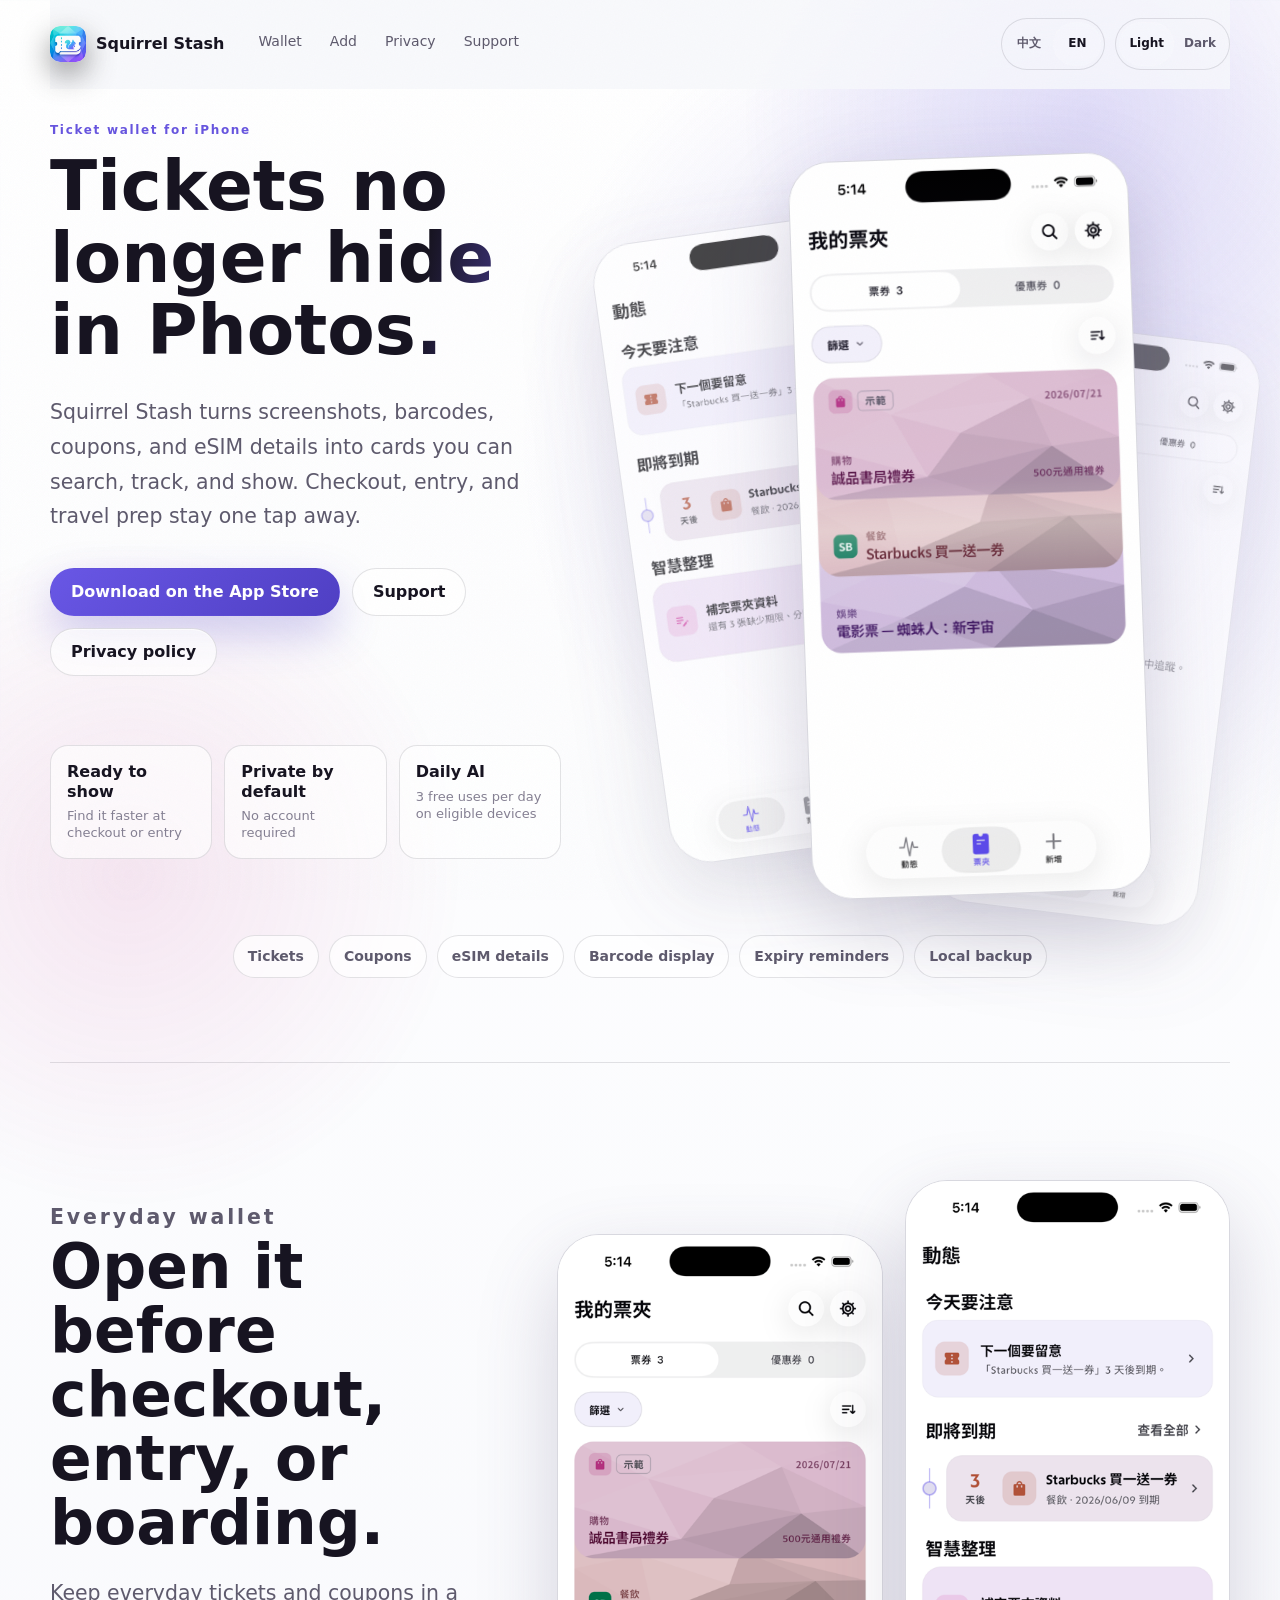
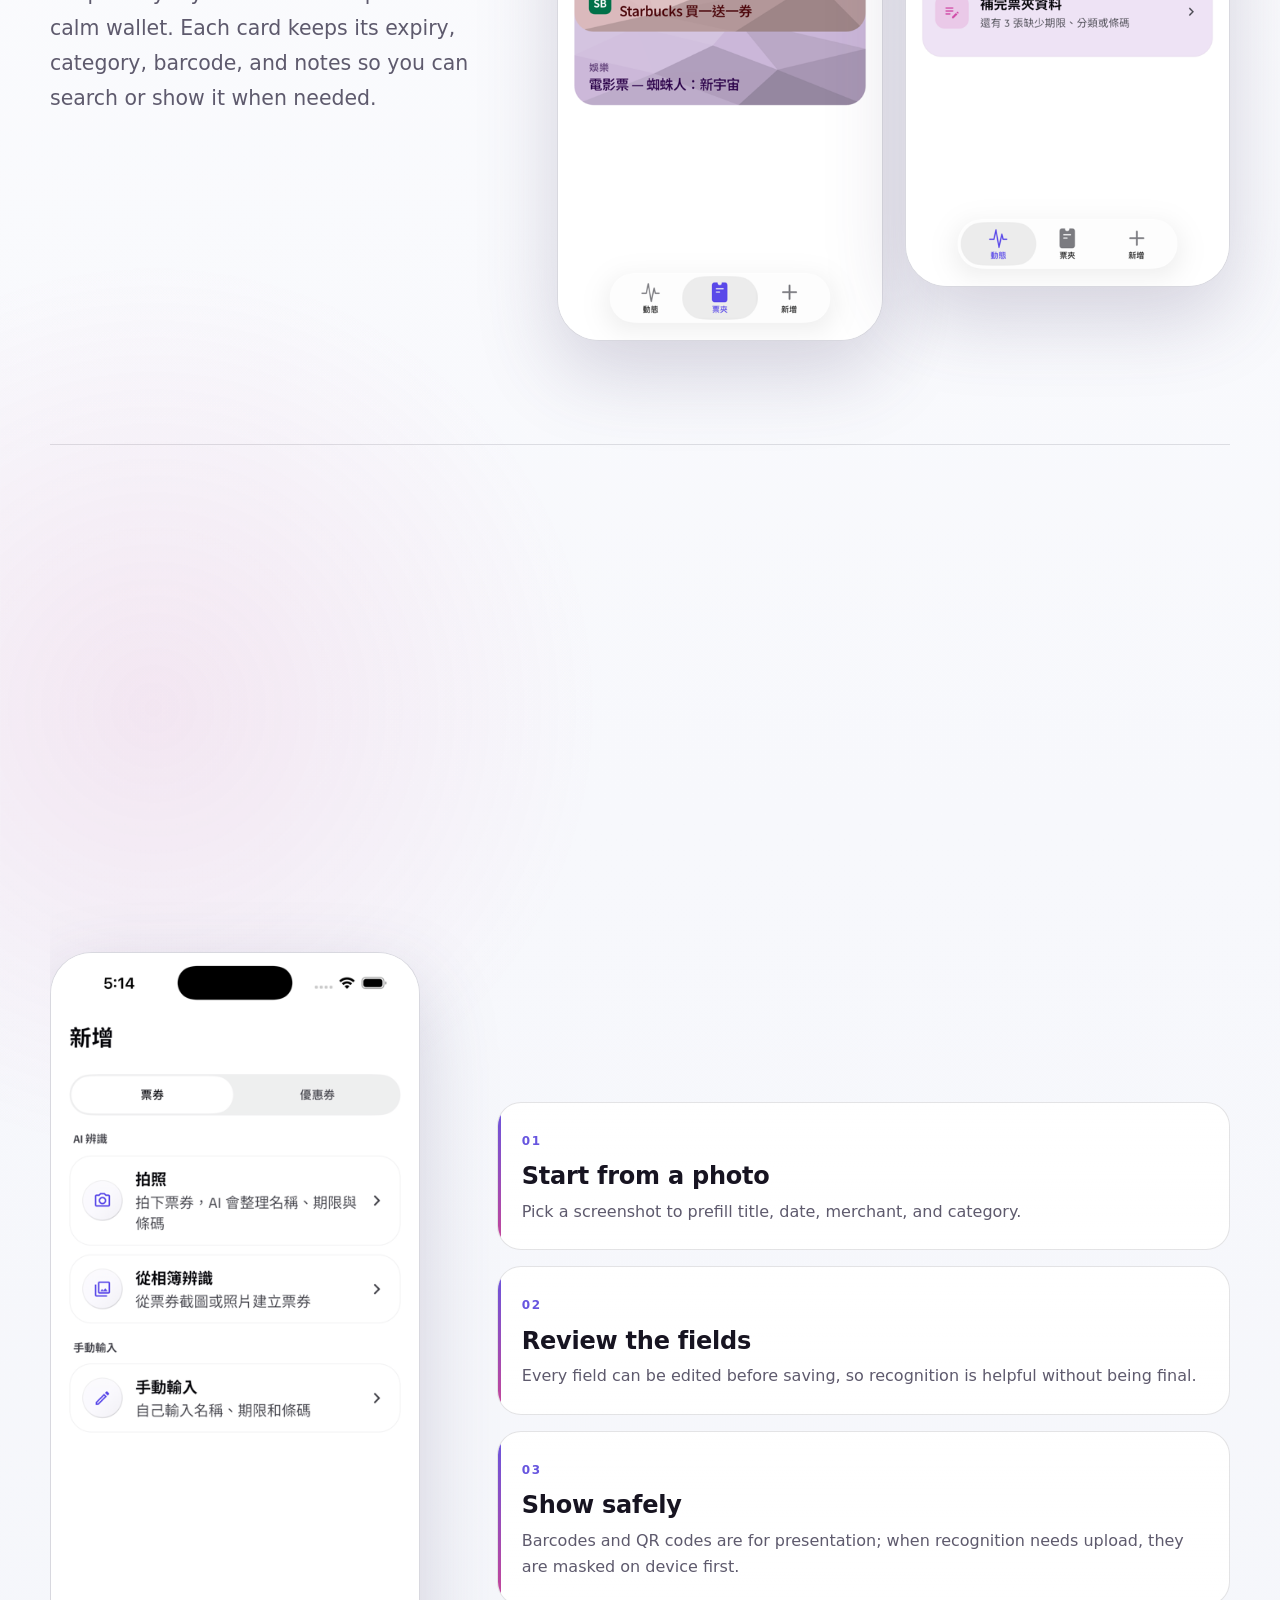
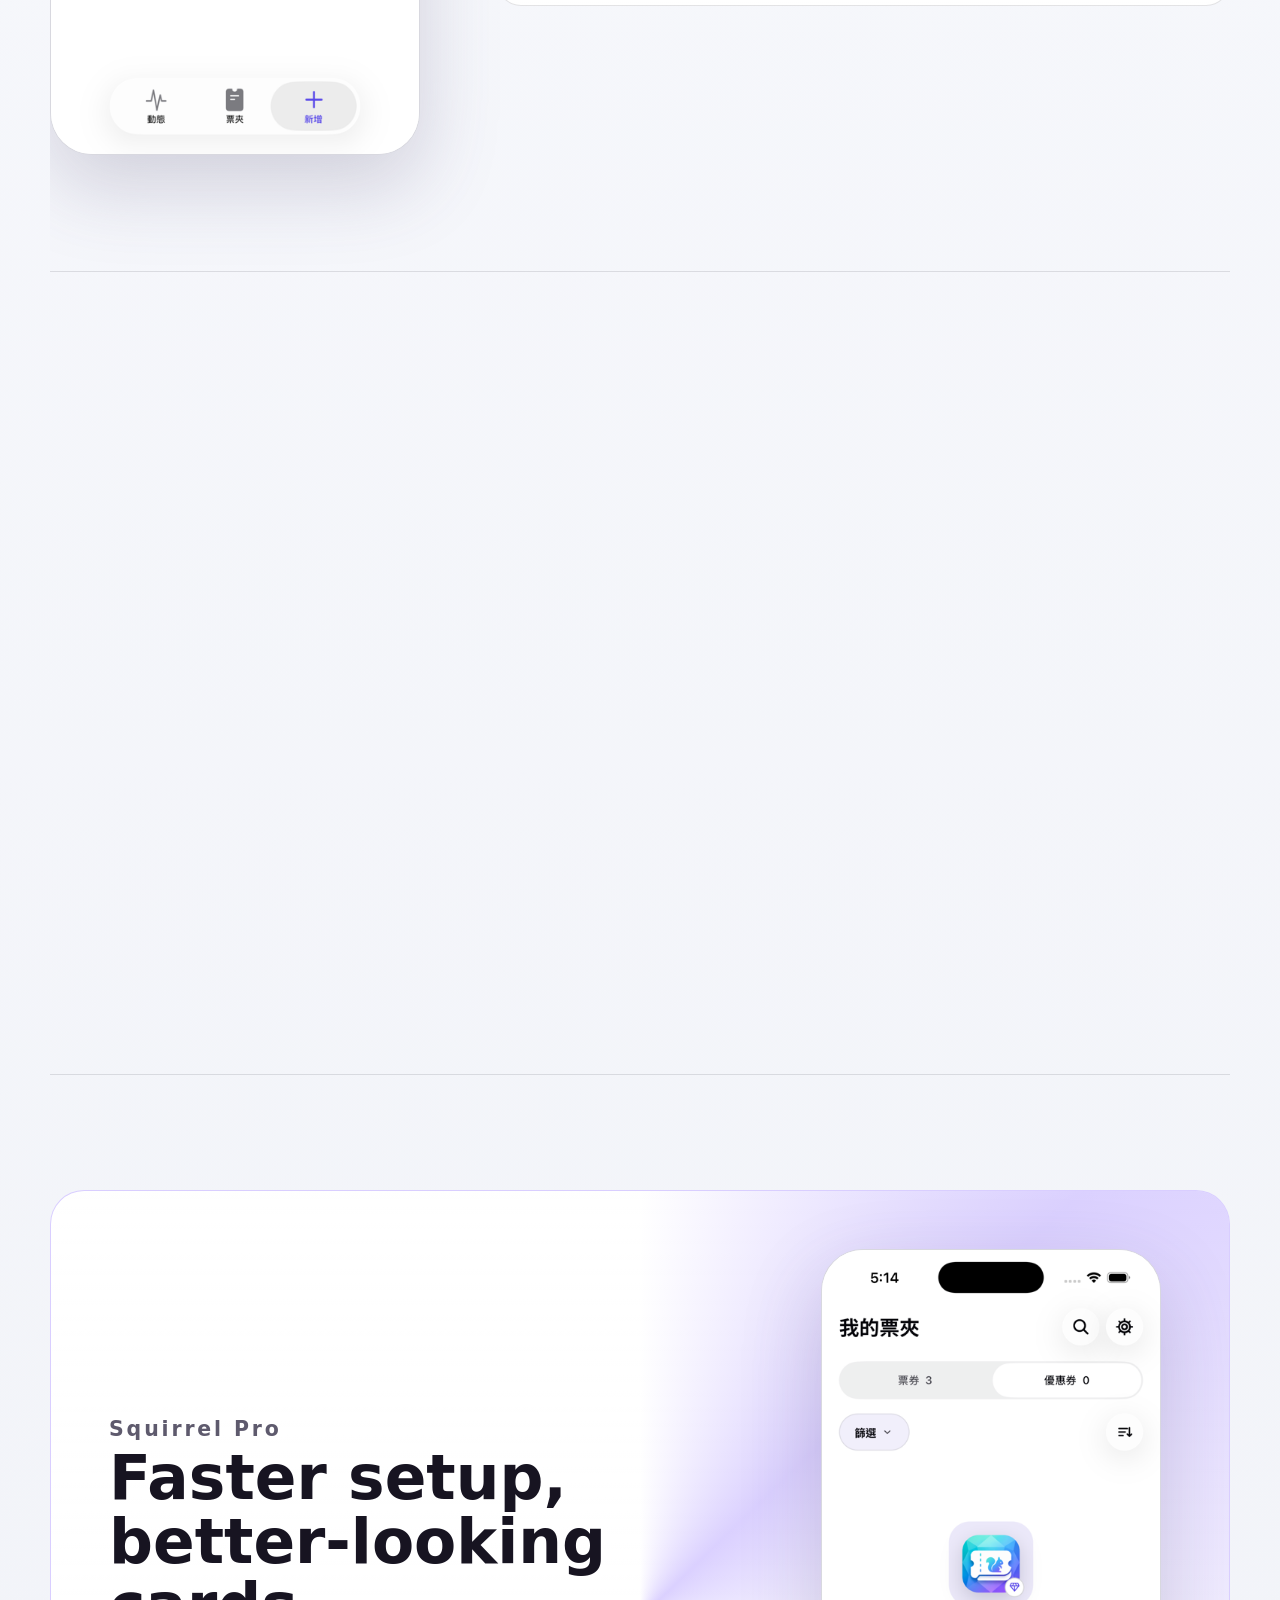
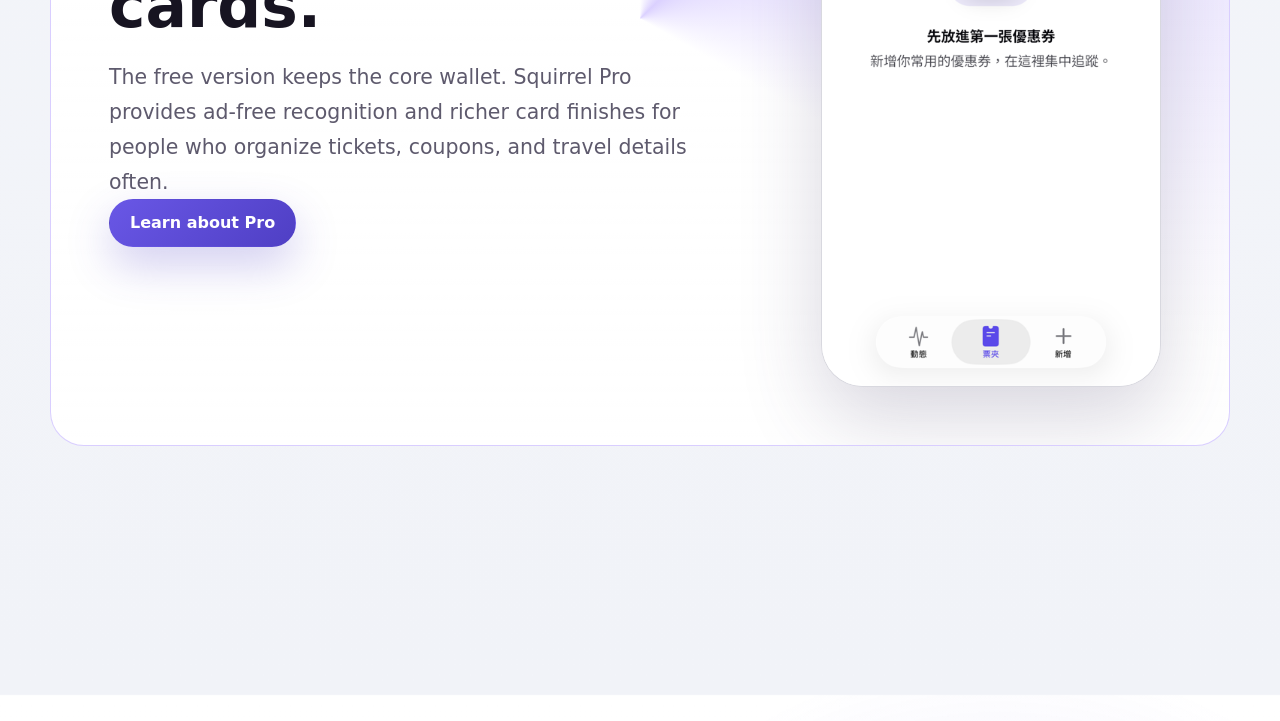
==== commit 6068e43e: "feat: add homepage motion and effects layer The homepage had no animation at all — assets/reveal.js " ====
--- a/index.html
+++ b/index.html
@@ -32,9 +32,11 @@
       } catch (error) {}
     })();
   </script>
-  <link rel="stylesheet" href="/styles.css?v=20260902">
+  <link rel="stylesheet" href="/styles.css?v=20260904">
 </head>
 <body class="home-page">
+  <div class="scroll-progress" aria-hidden="true"></div>
+  <div class="grain" aria-hidden="true"></div>
   <a class="skip-link" href="#main-content">跳至主要內容 / Skip to content</a>
   <nav class="product-nav" aria-label="Primary">
     <a class="product-brand" href="/">
@@ -62,17 +64,17 @@
   <main id="main-content">
     <section class="product-hero" aria-labelledby="hero-title">
       <div class="product-hero__copy">
-        <p class="product-kicker" data-i18n="hero.kicker">Ticket wallet for iPhone</p>
-        <h1 id="hero-title" data-i18n="hero.title">票券不再躲在相簿裡。</h1>
-        <p class="product-hero__lede" data-i18n="hero.lede">Squirrel Stash 把截圖、條碼、優惠券和 eSIM 資訊整理成可搜尋、可提醒、可出示的卡片。結帳、入場、出國前，不用再翻相簿。</p>
-        <div class="product-actions" aria-label="Primary actions">
+        <p class="product-kicker" data-anim="up" data-i18n="hero.kicker">Ticket wallet for iPhone</p>
+        <h1 id="hero-title" data-anim="up" data-anim-delay="90" data-i18n="hero.title">票券不再躲在相簿裡。</h1>
+        <p class="product-hero__lede" data-anim="up" data-anim-delay="180" data-i18n="hero.lede">Squirrel Stash 把截圖、條碼、優惠券和 eSIM 資訊整理成可搜尋、可提醒、可出示的卡片。結帳、入場、出國前，不用再翻相簿。</p>
+        <div class="product-actions" data-anim="up" data-anim-delay="270" aria-label="Primary actions">
           <a class="product-button product-button--primary" href="https://apps.apple.com/tw/app/id6778084126" data-i18n="cta.store">前往 App Store 下載</a>
           <a class="product-button" href="/support/" data-i18n="cta.support">查看支援</a>
           <a class="product-button" href="/privacy/" data-i18n="cta.privacy">隱私權政策</a>
         </div>
       </div>
 
-      <div class="screenshot-stage" aria-label="Squirrel Stash app screenshots">
+      <div class="screenshot-stage" data-anim="zoom" data-anim-delay="140" aria-label="Squirrel Stash app screenshots">
         <figure class="phone-shot phone-shot--main">
           <img class="theme-image" src="/assets/app/wallet-pro-dark.png" data-light-src="/assets/app/wallet-pro-light.png" data-dark-src="/assets/app/wallet-pro-dark.png" width="450" height="980" alt="Squirrel Stash Pro wallet screen showing gem-textured tickets">
         </figure>
@@ -84,43 +86,43 @@
         </figure>
       </div>
 
-      <dl class="product-facts product-facts--hero" aria-label="Launch facts">
-        <div>
+      <dl class="product-facts product-facts--hero" data-anim-stagger="90" data-anim-base="360" aria-label="Launch facts">
+        <div data-anim="up">
           <dt data-i18n="facts.ready.title">Ready to show</dt>
           <dd data-i18n="facts.ready.body">結帳入場更快找到</dd>
         </div>
-        <div>
+        <div data-anim="up">
           <dt data-i18n="facts.private.title">Private by default</dt>
           <dd data-i18n="facts.private.body">不需要帳號</dd>
         </div>
-        <div>
+        <div data-anim="up">
           <dt data-i18n="facts.pro.title">每日 AI</dt>
           <dd data-i18n="facts.pro.body">符合條件每日免費 3 次</dd>
         </div>
       </dl>
     </section>
 
-    <section class="product-strip" aria-label="Product highlights">
-      <span data-i18n="strip.tickets">票券</span>
-      <span data-i18n="strip.coupons">優惠券</span>
-      <span data-i18n="strip.esim">eSIM 資訊</span>
-      <span data-i18n="strip.barcodes">條碼亮屏</span>
-      <span data-i18n="strip.reminders">到期提醒</span>
-      <span data-i18n="strip.backup">本機備份</span>
+    <section class="product-strip" data-anim-stagger="70" aria-label="Product highlights">
+      <span data-anim="pop" data-i18n="strip.tickets">票券</span>
+      <span data-anim="pop" data-i18n="strip.coupons">優惠券</span>
+      <span data-anim="pop" data-i18n="strip.esim">eSIM 資訊</span>
+      <span data-anim="pop" data-i18n="strip.barcodes">條碼亮屏</span>
+      <span data-anim="pop" data-i18n="strip.reminders">到期提醒</span>
+      <span data-anim="pop" data-i18n="strip.backup">本機備份</span>
     </section>
 
     <section id="wallet" class="product-section product-section--split">
-      <div class="section-copy">
+      <div class="section-copy" data-anim="left">
         <p class="product-kicker" data-i18n="wallet.kicker">Everyday wallet</p>
         <h2 data-i18n="wallet.title">結帳前、入場前，打開就能出示。</h2>
         <p data-i18n="wallet.body">把常用票券和優惠券集中在一個安靜的票夾裡。卡片保留到期日、分類、條碼與備註；需要時搜尋或直接出示。</p>
-        <ul class="feature-list">
-          <li data-i18n="wallet.bullet1">票券與優惠券分開整理，常用項目不再混在相簿裡</li>
-          <li data-i18n="wallet.bullet2">到期日與提醒集中管理，快過期的票券更早被看見</li>
-          <li data-i18n="wallet.bullet3">Pro 提供進階卡片外觀，讓票夾更像你真的會每天打開的 App</li>
+        <ul class="feature-list" data-anim-stagger="100" data-anim-base="140">
+          <li data-anim="up" data-i18n="wallet.bullet1">票券與優惠券分開整理，常用項目不再混在相簿裡</li>
+          <li data-anim="up" data-i18n="wallet.bullet2">到期日與提醒集中管理，快過期的票券更早被看見</li>
+          <li data-anim="up" data-i18n="wallet.bullet3">Pro 提供進階卡片外觀，讓票夾更像你真的會每天打開的 App</li>
         </ul>
       </div>
-      <div class="screen-pair" aria-hidden="true">
+      <div class="screen-pair" data-anim="right" data-anim-delay="120" aria-hidden="true">
         <div class="theme-shot">
           <img class="theme-image" src="/assets/app/wallet-pro-dark.png" data-light-src="/assets/app/wallet-pro-light.png" data-dark-src="/assets/app/wallet-pro-dark.png" width="450" height="980" alt="">
         </div>
@@ -131,27 +133,27 @@
     </section>
 
     <section id="ai" class="product-section product-section--cards">
-      <div class="section-copy section-copy--center">
+      <div class="section-copy section-copy--center" data-anim="up">
         <p class="product-kicker" data-i18n="add.kicker">Add anything</p>
         <h2 data-i18n="add.title">拍照、掃碼、貼連結；少打字，多確認。</h2>
         <p data-i18n="add.body">從照片建立卡片時，Squirrel Stash 會先幫你整理可辨識欄位。你只要確認、修正，再存進票夾。</p>
       </div>
       <div class="capture-layout">
-        <figure class="feature-phone">
+        <figure class="feature-phone" data-anim="left">
           <img class="theme-image" src="/assets/app/add-flow-dark.png" data-light-src="/assets/app/add-flow-light.png" data-dark-src="/assets/app/add-flow-dark.png" width="450" height="980" alt="Add flow screen with scan barcode, use photo, manual entry, and paste coupon URL">
         </figure>
-        <div class="capture-steps">
-          <article>
+        <div class="capture-steps" data-anim-stagger="120" data-anim-base="120">
+          <article data-anim="right">
             <span>01</span>
             <h3 data-i18n="add.step1.title">從照片開始</h3>
             <p data-i18n="add.step1.body">選一張截圖，先帶出標題、日期、商家與分類。</p>
           </article>
-          <article>
+          <article data-anim="right">
             <span>02</span>
             <h3 data-i18n="add.step2.title">確認欄位</h3>
             <p data-i18n="add.step2.body">儲存前每個欄位都能手動調整，不需要相信一次辨識就完全正確。</p>
           </article>
-          <article>
+          <article data-anim="right">
             <span>03</span>
             <h3 data-i18n="add.step3.title">安心出示</h3>
             <p data-i18n="add.step3.body">條碼和 QR 用於出示；需要上傳辨識時，會先在裝置上遮罩。</p>
@@ -161,25 +163,25 @@
     </section>
 
     <section id="privacy" class="product-section product-section--privacy">
-      <div class="section-copy">
+      <div class="section-copy" data-anim="left">
         <p class="product-kicker" data-i18n="privacy.kicker">Privacy</p>
         <h2 data-i18n="privacy.title">你的票夾，不需要變成一個帳號。</h2>
         <p data-i18n="privacy.body">Squirrel Stash 不要求登入，也不經營一份自己的票券資料庫。你主動選擇的照片才會進入辨識流程；不想上傳時，手動新增和條碼掃描仍可使用。</p>
       </div>
-      <div class="privacy-grid">
-        <article>
+      <div class="privacy-grid" data-anim-stagger="90" data-anim-base="80">
+        <article data-anim="pop">
           <strong data-i18n="privacy.local.title">Local first</strong>
           <span data-i18n="privacy.local.body">票券、優惠券、eSIM 資訊預設保存在裝置上。</span>
         </article>
-        <article>
+        <article data-anim="pop">
           <strong data-i18n="privacy.account.title">No account</strong>
           <span data-i18n="privacy.account.body">不需要 email、電話或會員登入才能建立票夾。</span>
         </article>
-        <article>
+        <article data-anim="pop">
           <strong data-i18n="privacy.mask.title">Barcode masking</strong>
           <span data-i18n="privacy.mask.body">需要圖片辨識時，條碼與 QR 會先遮罩再送出。</span>
         </article>
-        <article>
+        <article data-anim="pop">
           <strong data-i18n="privacy.ad.title">Ad boundary</strong>
           <span data-i18n="privacy.ad.body">免費次數用完或裝置不符合條件時，可看廣告解鎖一次；廣告不取得票券內容。</span>
         </article>
@@ -187,7 +189,7 @@
     </section>
 
     <section class="product-section product-section--pro">
-      <div class="pro-panel">
+      <div class="pro-panel" data-anim="zoom">
         <div>
           <p class="product-kicker">Squirrel Pro</p>
           <h2 data-i18n="pro.title">更快整理，更漂亮的票夾。</h2>
@@ -201,7 +203,7 @@
     </section>
   </main>
 
-  <footer class="product-footer">
+  <footer class="product-footer" data-anim="up">
     <p>© 2026 Squirrel Stash</p>
     <nav aria-label="Footer">
       <a href="/privacy/" data-i18n="footer.privacy">Privacy</a>
@@ -209,6 +211,12 @@
       <a href="mailto:support@squirrelwallet.app">support@squirrelwallet.app</a>
     </nav>
   </footer>
+
+  <button type="button" class="back-to-top" data-i18n-aria="a11y.top" aria-label="Back to top">
+    <svg viewBox="0 0 24 24" width="20" height="20" aria-hidden="true" focusable="false">
+      <path d="M12 19V5M5 12l7-7 7 7" fill="none" stroke="currentColor" stroke-width="2.2" stroke-linecap="round" stroke-linejoin="round"></path>
+    </svg>
+  </button>
 <script>
   (function () {
     var copy = {
@@ -267,7 +275,8 @@
         'pro.body': '免費版保留核心票夾功能。Squirrel Pro 提供免廣告辨識與進階卡片外觀；適合常整理票券、優惠券和出國資料的人。',
         'pro.cta': '了解 Pro 與訂閱',
         'footer.privacy': '隱私權',
-        'footer.support': '支援'
+        'footer.support': '支援',
+        'a11y.top': '回到頁面頂端'
       },
       en: {
         title: 'Squirrel Stash | Tickets, coupons, and eSIM details ready when you need them',
@@ -324,7 +333,8 @@
         'pro.body': 'The free version keeps the core wallet. Squirrel Pro provides ad-free recognition and richer card finishes for people who organize tickets, coupons, and travel details often.',
         'pro.cta': 'Learn about Pro',
         'footer.privacy': 'Privacy',
-        'footer.support': 'Support'
+        'footer.support': 'Support',
+        'a11y.top': 'Back to top'
       }
     };
 
@@ -367,20 +377,38 @@
       document.querySelectorAll('[data-i18n]').forEach(function (node) {
         node.textContent = dict[node.dataset.i18n];
       });
+      document.querySelectorAll('[data-i18n-aria]').forEach(function (node) {
+        node.setAttribute('aria-label', dict[node.dataset.i18nAria]);
+      });
       document.querySelectorAll('[data-lang-option]').forEach(function (button) {
         button.setAttribute('aria-pressed', String(button.dataset.langOption === currentLang));
       });
     }
 
+    // Cross-fade the whole page when the theme or language flips, where the
+    // browser supports it. Falls back to an instant swap everywhere else.
+    function withTransition(run) {
+      var reduce = window.matchMedia('(prefers-reduced-motion: reduce)').matches;
+      if (!reduce && typeof document.startViewTransition === 'function') {
+        document.startViewTransition(run);
+      } else {
+        run();
+      }
+    }
+
     document.querySelectorAll('[data-lang-option]').forEach(function (button) {
       button.addEventListener('click', function () {
-        applyLanguage(button.dataset.langOption);
+        withTransition(function () {
+          applyLanguage(button.dataset.langOption);
+        });
       });
     });
 
     document.querySelectorAll('[data-theme-option]').forEach(function (button) {
       button.addEventListener('click', function () {
-        applyTheme(button.dataset.themeOption, true);
+        withTransition(function () {
+          applyTheme(button.dataset.themeOption, true);
+        });
       });
     });
 
@@ -394,5 +422,6 @@
     applyTheme(currentTheme === 'light' || currentTheme === 'dark' ? currentTheme : effectiveTheme(), currentTheme === 'light' || currentTheme === 'dark');
   })();
 </script>
+<script src="/assets/home-motion.js?v=20260904" defer></script>
 </body>
 </html>
--- a/styles.css
+++ b/styles.css
@@ -1133,8 +1133,16 @@
 }
 
 html[data-theme="light"] .product-button--primary {
-  background: linear-gradient(135deg, #7c68ff, #5d4ddc);
-  box-shadow: 0 18px 44px rgba(93, 77, 220, 0.24);
+  /* Darkened a step from #7c68ff so white label text clears WCAG AA;
+     the explicit colour is needed because `.home-page a { color: inherit }`
+     outweighs the `.product-button--primary` colour. */
+  color: #fff;
+  background: linear-gradient(135deg, #6957e6, #4f3fc4);
+  box-shadow: 0 18px 44px rgba(79, 63, 196, 0.26);
+}
+
+html[data-theme="light"] .product-button--primary:hover {
+  background: linear-gradient(135deg, #7767ef, #5b49d4);
 }
 
 html[data-theme="light"] .product-facts div,
@@ -1170,8 +1178,13 @@
   }
 
   html:not([data-theme]) .product-button--primary {
-    background: linear-gradient(135deg, #7c68ff, #5d4ddc);
-    box-shadow: 0 18px 44px rgba(93, 77, 220, 0.24);
+    color: #fff;
+    background: linear-gradient(135deg, #6957e6, #4f3fc4);
+    box-shadow: 0 18px 44px rgba(79, 63, 196, 0.26);
+  }
+
+  html:not([data-theme]) .product-button--primary:hover {
+    background: linear-gradient(135deg, #7767ef, #5b49d4);
   }
 
   html:not([data-theme]) .product-facts div,
@@ -1493,13 +1506,18 @@
 .phone-shot {
   position: absolute;
   width: min(39vw, 340px);
+  --tx: 0px;
+  --px: 0px;
+  --py: 0px;
+  --rot: 0deg;
+  transform: translate3d(calc(var(--tx) + var(--px)), var(--py), 0) rotate(var(--rot));
 }
 
 .phone-shot--main {
   right: 15%;
   top: 0;
   z-index: 3;
-  transform: rotate(-2deg);
+  --rot: -2deg;
 }
 
 .phone-shot--pulse {
@@ -1508,7 +1526,7 @@
   z-index: 2;
   width: min(33vw, 288px);
   opacity: 0.72;
-  transform: rotate(-8deg);
+  --rot: -8deg;
 }
 
 .phone-shot--add {
@@ -1517,7 +1535,7 @@
   z-index: 1;
   width: min(31vw, 270px);
   opacity: 0.54;
-  transform: rotate(7deg);
+  --rot: 7deg;
 }
 
 .product-strip {
@@ -1885,7 +1903,7 @@
     left: 50%;
     right: auto;
     width: min(72vw, 270px);
-    transform: translateX(-50%) rotate(-2deg);
+    --tx: -50%;
   }
 
   .phone-shot--pulse {
@@ -1944,3 +1962,700 @@
     flex-direction: column;
   }
 }
+
+/* =============================================================
+   Homepage motion & effects
+   Scroll reveals, hero parallax, ambient aurora, hover polish.
+   Everything below is opt-in: the hidden reveal state only applies
+   once assets/home-motion.js adds `.motion-ready`, so the page is
+   fully readable if JS never runs.
+   ============================================================= */
+
+/* ---------- keyframes ---------- */
+@keyframes swAuroraA {
+  0%   { transform: translate3d(0, 0, 0) scale(1); }
+  50%  { transform: translate3d(-6vw, 5vh, 0) scale(1.14); }
+  100% { transform: translate3d(4vw, -4vh, 0) scale(0.94); }
+}
+
+@keyframes swAuroraB {
+  0%   { transform: translate3d(0, 0, 0) scale(1.06); }
+  50%  { transform: translate3d(7vw, -6vh, 0) scale(0.9); }
+  100% { transform: translate3d(-5vw, 4vh, 0) scale(1.16); }
+}
+
+@keyframes swPhoneFloat {
+  0%, 100% { transform: translate3d(calc(var(--tx) + var(--px)), var(--py), 0) rotate(var(--rot)); }
+  50%      { transform: translate3d(calc(var(--tx) + var(--px)), calc(var(--py) - 18px), 0) rotate(calc(var(--rot) + 1deg)); }
+}
+
+@keyframes swScan {
+  0%          { transform: translateY(-115%); opacity: 0; }
+  6%          { opacity: 1; }
+  46%         { opacity: 1; }
+  60%, 100%   { transform: translateY(115%); opacity: 0; }
+}
+
+@keyframes swSheen {
+  from { transform: translateX(-130%); }
+  to   { transform: translateX(130%); }
+}
+
+@keyframes swCtaGlow {
+  0%, 100% { box-shadow: 0 18px 44px rgba(110, 91, 255, 0.34); }
+  50%      { box-shadow: 0 20px 56px rgba(140, 116, 255, 0.55); }
+}
+
+@keyframes swPulseRing {
+  0%        { box-shadow: 0 0 0 0 rgba(149, 119, 255, 0.45); }
+  70%, 100% { box-shadow: 0 0 0 11px rgba(149, 119, 255, 0); }
+}
+
+@keyframes swSpin {
+  to { transform: rotate(1turn); }
+}
+
+@keyframes swTextSheen {
+  to { background-position: -200% center; }
+}
+
+/* ---------- ambient aurora behind the page ---------- */
+.home-page::before,
+.home-page::after {
+  content: "";
+  position: fixed;
+  z-index: -1;
+  pointer-events: none;
+  border-radius: 50%;
+  will-change: transform;
+}
+
+.home-page::before {
+  top: -20vmax;
+  right: -14vmax;
+  width: 58vmax;
+  height: 58vmax;
+  background: radial-gradient(circle, rgba(149, 119, 255, 0.26), transparent 66%);
+  animation: swAuroraA 28s ease-in-out infinite alternate;
+}
+
+.home-page::after {
+  bottom: -26vmax;
+  left: -18vmax;
+  width: 56vmax;
+  height: 56vmax;
+  background: radial-gradient(circle, rgba(208, 74, 169, 0.2), transparent 66%);
+  animation: swAuroraB 36s ease-in-out infinite alternate;
+}
+
+html[data-theme="light"] .home-page::before {
+  background: radial-gradient(circle, rgba(103, 85, 223, 0.16), transparent 66%);
+}
+
+html[data-theme="light"] .home-page::after {
+  background: radial-gradient(circle, rgba(200, 69, 150, 0.12), transparent 66%);
+}
+
+@media (prefers-color-scheme: light) {
+  html:not([data-theme]) .home-page::before {
+    background: radial-gradient(circle, rgba(103, 85, 223, 0.16), transparent 66%);
+  }
+
+  html:not([data-theme]) .home-page::after {
+    background: radial-gradient(circle, rgba(200, 69, 150, 0.12), transparent 66%);
+  }
+}
+
+/* ---------- scroll progress bar ---------- */
+.scroll-progress {
+  position: fixed;
+  inset: 0 0 auto 0;
+  z-index: 60;
+  height: 3px;
+  pointer-events: none;
+  background: linear-gradient(90deg, var(--home-accent), var(--home-accent-2));
+  transform: scaleX(var(--sw-progress, 0));
+  transform-origin: 0 50%;
+  opacity: 0.92;
+}
+
+/* ---------- scroll reveal ---------- */
+.motion-ready [data-anim] {
+  opacity: 0;
+}
+
+.motion-ready [data-anim="up"]    { transform: translateY(26px); }
+.motion-ready [data-anim="left"]  { transform: translateX(-30px); }
+.motion-ready [data-anim="right"] { transform: translateX(30px); }
+.motion-ready [data-anim="pop"]   { transform: scale(0.9); }
+.motion-ready [data-anim="zoom"]  { transform: scale(0.96) translateY(22px); }
+
+.motion-ready [data-anim].is-in {
+  opacity: 1;
+  transform: none;
+  transition:
+    opacity 0.75s cubic-bezier(0.22, 0.8, 0.25, 1) var(--d, 0ms),
+    transform 0.75s cubic-bezier(0.22, 0.8, 0.25, 1) var(--d, 0ms);
+}
+
+/* ---------- sticky nav ---------- */
+.product-nav {
+  border-bottom: 1px solid transparent;
+  transition: padding 0.3s ease, border-color 0.3s ease, box-shadow 0.3s ease;
+}
+
+.product-nav.is-stuck {
+  padding: 11px 0;
+  border-bottom-color: var(--home-line);
+  box-shadow: 0 14px 34px -26px rgba(0, 0, 0, 0.9);
+}
+
+.product-brand img {
+  transition: transform 0.4s cubic-bezier(0.22, 0.8, 0.25, 1), box-shadow 0.4s ease;
+}
+
+.product-brand:hover img {
+  transform: rotate(-8deg) scale(1.08);
+  box-shadow: 0 14px 34px rgba(149, 119, 255, 0.45);
+}
+
+.product-nav__links a {
+  position: relative;
+  transition: color 0.22s ease, background 0.22s ease;
+}
+
+.product-nav__links a::after {
+  content: "";
+  position: absolute;
+  left: 11px;
+  right: 11px;
+  bottom: 3px;
+  height: 2px;
+  border-radius: 2px;
+  background: var(--home-accent);
+  transform: scaleX(0);
+  transition: transform 0.3s cubic-bezier(0.22, 0.8, 0.25, 1);
+}
+
+.product-nav__links a:hover::after,
+.product-nav__links a.is-active::after {
+  transform: scaleX(1);
+}
+
+.product-nav__links a.is-active {
+  color: var(--home-text);
+}
+
+.segmented-control button {
+  transition: color 0.2s ease, background 0.2s ease, transform 0.2s ease;
+}
+
+.segmented-control button:active {
+  transform: scale(0.94);
+}
+
+/* ---------- buttons ---------- */
+.product-button {
+  position: relative;
+  overflow: hidden;
+  isolation: isolate;
+  translate: var(--mgx, 0px) calc(var(--mgy, 0px) + var(--lift, 0px));
+  transition:
+    translate 0.28s cubic-bezier(0.22, 0.8, 0.25, 1),
+    scale 0.18s ease,
+    background 0.28s ease,
+    border-color 0.28s ease,
+    box-shadow 0.28s ease;
+}
+
+.product-button:hover {
+  --lift: -2px;
+}
+
+.product-button:active {
+  --lift: 0px;
+  scale: 0.97;
+}
+
+.product-button--primary {
+  animation: swCtaGlow 3.6s ease-in-out infinite;
+}
+
+.product-button--primary::after {
+  content: "";
+  position: absolute;
+  inset: -20% -40%;
+  z-index: -1;
+  background: linear-gradient(104deg, transparent 38%, rgba(255, 255, 255, 0.5) 50%, transparent 62%);
+  transform: translateX(-130%);
+}
+
+.product-button--primary:hover::after {
+  animation: swSheen 0.85s cubic-bezier(0.3, 0.7, 0.4, 1);
+}
+
+/* ---------- hero phones: float, parallax, scan sweep ---------- */
+.phone-shot {
+  will-change: transform;
+  transition: opacity 0.5s ease, scale 0.5s cubic-bezier(0.22, 0.8, 0.25, 1), box-shadow 0.5s ease;
+}
+
+.phone-shot--main  { animation: swPhoneFloat 9s ease-in-out infinite; }
+.phone-shot--pulse { animation: swPhoneFloat 11.5s ease-in-out -3.4s infinite; }
+.phone-shot--add   { animation: swPhoneFloat 13.5s ease-in-out -6.8s infinite; }
+
+.screenshot-stage:hover .phone-shot--pulse { opacity: 0.9; }
+.screenshot-stage:hover .phone-shot--add   { opacity: 0.78; }
+
+.screenshot-stage .phone-shot:hover {
+  opacity: 1;
+  z-index: 5;
+  scale: 1.035;
+  box-shadow:
+    0 44px 110px rgba(0, 0, 0, 0.62),
+    0 0 0 1px rgba(149, 119, 255, 0.4);
+}
+
+.phone-shot--main::after {
+  content: "";
+  position: absolute;
+  inset: 0;
+  pointer-events: none;
+  mix-blend-mode: screen;
+  background: linear-gradient(
+    180deg,
+    transparent 0%,
+    rgba(149, 119, 255, 0.14) 44%,
+    rgba(255, 255, 255, 0.3) 50%,
+    rgba(149, 119, 255, 0.14) 56%,
+    transparent 100%
+  );
+  animation: swScan 8s cubic-bezier(0.5, 0, 0.5, 1) 2.4s infinite;
+}
+
+.screen-pair .theme-shot,
+.feature-phone,
+.settings-shot {
+  transition: translate 0.45s cubic-bezier(0.22, 0.8, 0.25, 1), box-shadow 0.45s ease;
+}
+
+.screen-pair .theme-shot:hover,
+.feature-phone:hover,
+.settings-shot:hover {
+  translate: 0 -10px;
+  box-shadow:
+    0 46px 110px rgba(0, 0, 0, 0.55),
+    0 0 0 1px rgba(149, 119, 255, 0.34);
+}
+
+/* ---------- headline sheen ---------- */
+@supports ((-webkit-background-clip: text) or (background-clip: text)) {
+  .product-hero h1 {
+    background-image: linear-gradient(
+      100deg,
+      var(--home-text) 0%,
+      var(--home-text) 34%,
+      var(--home-accent) 50%,
+      var(--home-text) 66%,
+      var(--home-text) 100%
+    );
+    background-size: 220% auto;
+    background-position: 0% center;
+    -webkit-background-clip: text;
+    background-clip: text;
+    -webkit-text-fill-color: transparent;
+    color: transparent;
+    animation: swTextSheen 9s linear infinite;
+  }
+}
+
+/* ---------- pills ---------- */
+.product-strip span {
+  transition:
+    translate 0.25s cubic-bezier(0.22, 0.8, 0.25, 1),
+    scale 0.25s cubic-bezier(0.22, 0.8, 0.25, 1),
+    color 0.25s ease,
+    border-color 0.25s ease,
+    background 0.25s ease;
+}
+
+.product-strip span:hover {
+  translate: 0 -3px;
+  scale: 1.05;
+  color: var(--home-text);
+  border-color: color-mix(in srgb, var(--home-accent) 55%, transparent);
+  background: color-mix(in srgb, var(--home-accent) 16%, transparent);
+}
+
+/* ---------- feature bullets ---------- */
+.feature-list li::before {
+  animation: swPulseRing 3s ease-out infinite;
+  animation-delay: calc(var(--i, 0) * 0.45s);
+}
+
+.feature-list li:nth-child(2)::before { --i: 1; }
+.feature-list li:nth-child(3)::before { --i: 2; }
+.feature-list li:nth-child(4)::before { --i: 3; }
+
+/* ---------- cards: lift + cursor spotlight ---------- */
+.product-facts div,
+.capture-steps article,
+.privacy-grid article,
+.pro-panel {
+  position: relative;
+  overflow: hidden;
+  isolation: isolate;
+  rotate: var(--rax, 0) var(--ray, 0) 0 var(--rang, 0deg);
+  transition:
+    translate 0.35s cubic-bezier(0.22, 0.8, 0.25, 1),
+    rotate 0.28s cubic-bezier(0.22, 0.8, 0.25, 1),
+    border-color 0.35s ease,
+    box-shadow 0.35s ease;
+}
+
+.product-facts div::before,
+.capture-steps article::before,
+.privacy-grid article::before,
+.pro-panel::before {
+  content: "";
+  position: absolute;
+  inset: 0;
+  z-index: 0;
+  opacity: 0;
+  pointer-events: none;
+  background: radial-gradient(
+    260px circle at var(--mx, 50%) var(--my, 50%),
+    rgba(149, 119, 255, 0.22),
+    transparent 68%
+  );
+  transition: opacity 0.35s ease;
+}
+
+.product-facts div:hover::before,
+.capture-steps article:hover::before,
+.privacy-grid article:hover::before,
+.pro-panel:hover::before {
+  opacity: 1;
+}
+
+.product-facts div > *,
+.capture-steps article > *,
+.privacy-grid article > *,
+.pro-panel > * {
+  position: relative;
+  z-index: 1;
+}
+
+.product-facts div:hover,
+.capture-steps article:hover,
+.privacy-grid article:hover {
+  translate: 0 -5px;
+  border-color: color-mix(in srgb, var(--home-accent) 50%, transparent);
+  box-shadow: 0 26px 60px -30px rgba(149, 119, 255, 0.8);
+}
+
+.capture-steps span {
+  display: inline-block;
+  transition: transform 0.35s cubic-bezier(0.22, 0.8, 0.25, 1);
+}
+
+.capture-steps article:hover span {
+  transform: translateX(4px);
+}
+
+/* ---------- pro panel sweep ---------- */
+.pro-panel::after {
+  content: "";
+  position: absolute;
+  inset: -60%;
+  z-index: -1;
+  pointer-events: none;
+  background: conic-gradient(
+    from 0deg,
+    transparent 0deg,
+    rgba(149, 119, 255, 0.34) 46deg,
+    transparent 120deg,
+    transparent 360deg
+  );
+  animation: swSpin 16s linear infinite;
+}
+
+/* ---------- footer ---------- */
+.product-footer a {
+  transition: color 0.22s ease, translate 0.22s ease;
+}
+
+.product-footer a:hover {
+  translate: 0 -2px;
+}
+
+/* ---------- reduced motion ---------- */
+@media (prefers-reduced-motion: reduce) {
+  .motion-ready [data-anim] {
+    opacity: 1;
+    transform: none;
+  }
+
+  .motion-ready [data-anim].is-in {
+    transition: none;
+  }
+
+  .home-page::before,
+  .home-page::after,
+  .phone-shot,
+  .phone-shot--main::after,
+  .product-button--primary,
+  .product-button--primary::after,
+  .pro-panel::after,
+  .feature-list li::before,
+  .product-hero h1 {
+    animation: none !important;
+  }
+
+  .phone-shot--main::after,
+  .pro-panel::after {
+    display: none;
+  }
+
+  .scroll-progress {
+    display: none;
+  }
+}
+
+/* =============================================================
+   Homepage motion, part two
+   Film grain, 3D card tilt, magnetic buttons, masked heading
+   reveals, step rails, back-to-top, offscreen animation pausing.
+   ============================================================= */
+
+/* ---------- film grain ---------- */
+.grain {
+  position: fixed;
+  inset: 0;
+  z-index: 9999;
+  pointer-events: none;
+  opacity: 0.035;
+  mix-blend-mode: overlay;
+  background-image: url("data:image/svg+xml,%3Csvg xmlns='http://www.w3.org/2000/svg' width='160' height='160'%3E%3Cfilter id='n'%3E%3CfeTurbulence type='fractalNoise' baseFrequency='0.85' numOctaves='3' stitchTiles='stitch'/%3E%3C/filter%3E%3Crect width='160' height='160' filter='url(%23n)'/%3E%3C/svg%3E");
+  background-repeat: repeat;
+}
+
+html[data-theme="light"] .grain {
+  opacity: 0.028;
+  mix-blend-mode: multiply;
+}
+
+@media (prefers-color-scheme: light) {
+  html:not([data-theme]) .grain {
+    opacity: 0.028;
+    mix-blend-mode: multiply;
+  }
+}
+
+/* ---------- theme / language cross-fade ---------- */
+::view-transition-old(root),
+::view-transition-new(root) {
+  animation-duration: 0.38s;
+  animation-timing-function: cubic-bezier(0.22, 0.8, 0.25, 1);
+}
+
+/* ---------- 3D card tilt ---------- */
+.product-facts,
+.capture-steps,
+.privacy-grid {
+  perspective: 1100px;
+}
+
+.product-facts div,
+.capture-steps article,
+.privacy-grid article {
+  rotate: var(--rax, 0) var(--ray, 0) 0 var(--rang, 0deg);
+  transition:
+    translate 0.35s cubic-bezier(0.22, 0.8, 0.25, 1),
+    rotate 0.28s cubic-bezier(0.22, 0.8, 0.25, 1),
+    border-color 0.35s ease,
+    box-shadow 0.35s ease;
+}
+
+/* ---------- masked heading reveal ---------- */
+/* clip-path based, so the text nodes stay untouched and survive the
+   language switch rewriting textContent. */
+.motion-ready .product-section h2 {
+  clip-path: inset(0 0 108% 0);
+  translate: 0 0.22em;
+}
+
+.motion-ready .section-copy.is-in h2,
+.motion-ready .pro-panel.is-in h2 {
+  clip-path: inset(-30% -30% -30% -30%);
+  translate: 0 0;
+  transition:
+    clip-path 0.85s cubic-bezier(0.22, 0.8, 0.25, 1) calc(var(--d, 0ms) + 90ms),
+    translate 0.85s cubic-bezier(0.22, 0.8, 0.25, 1) calc(var(--d, 0ms) + 90ms);
+}
+
+/* ---------- capture step rails ---------- */
+.capture-steps article::after {
+  content: "";
+  position: absolute;
+  left: 0;
+  top: 0;
+  bottom: 0;
+  width: 3px;
+  border-radius: 0 3px 3px 0;
+  background: linear-gradient(180deg, var(--home-accent), var(--home-accent-2));
+  transform: scaleY(0);
+  transform-origin: 50% 0;
+  transition: transform 0.9s cubic-bezier(0.22, 0.8, 0.25, 1) calc(var(--d, 0ms) + 200ms);
+}
+
+.capture-steps article.is-in::after {
+  transform: scaleY(1);
+}
+
+/* ---------- back to top ---------- */
+.back-to-top {
+  position: fixed;
+  right: 22px;
+  bottom: 22px;
+  z-index: 50;
+  display: grid;
+  place-items: center;
+  width: 46px;
+  height: 46px;
+  padding: 0;
+  border: 1px solid var(--home-line);
+  border-radius: 50%;
+  color: var(--home-text);
+  background: color-mix(in srgb, var(--home-bg) 72%, transparent);
+  backdrop-filter: blur(14px) saturate(160%);
+  -webkit-backdrop-filter: blur(14px) saturate(160%);
+  box-shadow: 0 14px 34px -14px rgba(0, 0, 0, 0.7);
+  cursor: pointer;
+  opacity: 0;
+  translate: 0 14px;
+  scale: 0.86;
+  pointer-events: none;
+  transition:
+    opacity 0.35s ease,
+    translate 0.35s cubic-bezier(0.22, 0.8, 0.25, 1),
+    scale 0.35s cubic-bezier(0.22, 0.8, 0.25, 1),
+    border-color 0.25s ease,
+    background 0.25s ease;
+}
+
+.back-to-top.is-shown {
+  opacity: 1;
+  translate: 0 0;
+  scale: 1;
+  pointer-events: auto;
+}
+
+.back-to-top:hover {
+  border-color: color-mix(in srgb, var(--home-accent) 60%, transparent);
+  background: color-mix(in srgb, var(--home-accent) 22%, var(--home-bg));
+  scale: 1.08;
+}
+
+.back-to-top:active {
+  scale: 0.94;
+}
+
+.back-to-top svg {
+  transition: translate 0.25s cubic-bezier(0.22, 0.8, 0.25, 1);
+}
+
+.back-to-top:hover svg {
+  translate: 0 -2px;
+}
+
+@media (max-width: 640px) {
+  .back-to-top {
+    right: 14px;
+    bottom: 14px;
+  }
+}
+
+/* ---------- pause animations that are off screen ---------- */
+.motion-ready .screenshot-stage:not(.is-onscreen) .phone-shot,
+.motion-ready .screenshot-stage:not(.is-onscreen) .phone-shot--main::after,
+.motion-ready .pro-panel:not(.is-onscreen)::after,
+.motion-ready .feature-list:not(.is-onscreen) li::before {
+  animation-play-state: paused;
+}
+
+/* ---------- staggered hero phone entrance ---------- */
+.motion-ready .screenshot-stage:not(.is-in) .phone-shot {
+  scale: 0.88;
+}
+
+.motion-ready .screenshot-stage.is-in .phone-shot {
+  scale: 1;
+  transition:
+    opacity 0.5s ease,
+    scale 0.85s cubic-bezier(0.22, 0.8, 0.25, 1) var(--pd, 0ms),
+    box-shadow 0.5s ease;
+}
+
+.motion-ready .screenshot-stage.is-in .phone-shot:hover {
+  scale: 1.035;
+  transition:
+    opacity 0.5s ease,
+    scale 0.4s cubic-bezier(0.22, 0.8, 0.25, 1),
+    box-shadow 0.5s ease;
+}
+
+/* ---------- reduced motion (part two) ---------- */
+@media (prefers-reduced-motion: reduce) {
+  .grain {
+    display: none;
+  }
+
+  .motion-ready .product-section h2 {
+    clip-path: none;
+    translate: 0 0;
+  }
+
+  .capture-steps article::after {
+    transform: scaleY(1);
+  }
+
+  .motion-ready .screenshot-stage:not(.is-in) .phone-shot,
+  .motion-ready .screenshot-stage.is-in .phone-shot {
+    scale: 1;
+  }
+
+  .product-facts div,
+  .capture-steps article,
+  .privacy-grid article,
+  .pro-panel {
+    rotate: none;
+  }
+
+  .back-to-top {
+    transition: opacity 0.2s ease;
+    translate: 0 0;
+    scale: 1;
+  }
+}
+
+/* On narrow screens the sideways reveals would push content past the right
+   edge before they land, so they enter vertically instead. */
+@media (max-width: 640px) {
+  .motion-ready [data-anim="left"],
+  .motion-ready [data-anim="right"] {
+    transform: translateY(26px);
+  }
+}
+
+/* Focus rings for the homepage controls, which the global `a:focus-visible`
+   rule does not reach (buttons) or styles with the wrong accent (links). */
+.product-button:focus-visible,
+.product-nav__links a:focus-visible,
+.product-brand:focus-visible,
+.segmented-control button:focus-visible,
+.back-to-top:focus-visible,
+.product-footer a:focus-visible {
+  outline: 3px solid color-mix(in srgb, var(--home-accent) 60%, transparent);
+  outline-offset: 3px;
+}
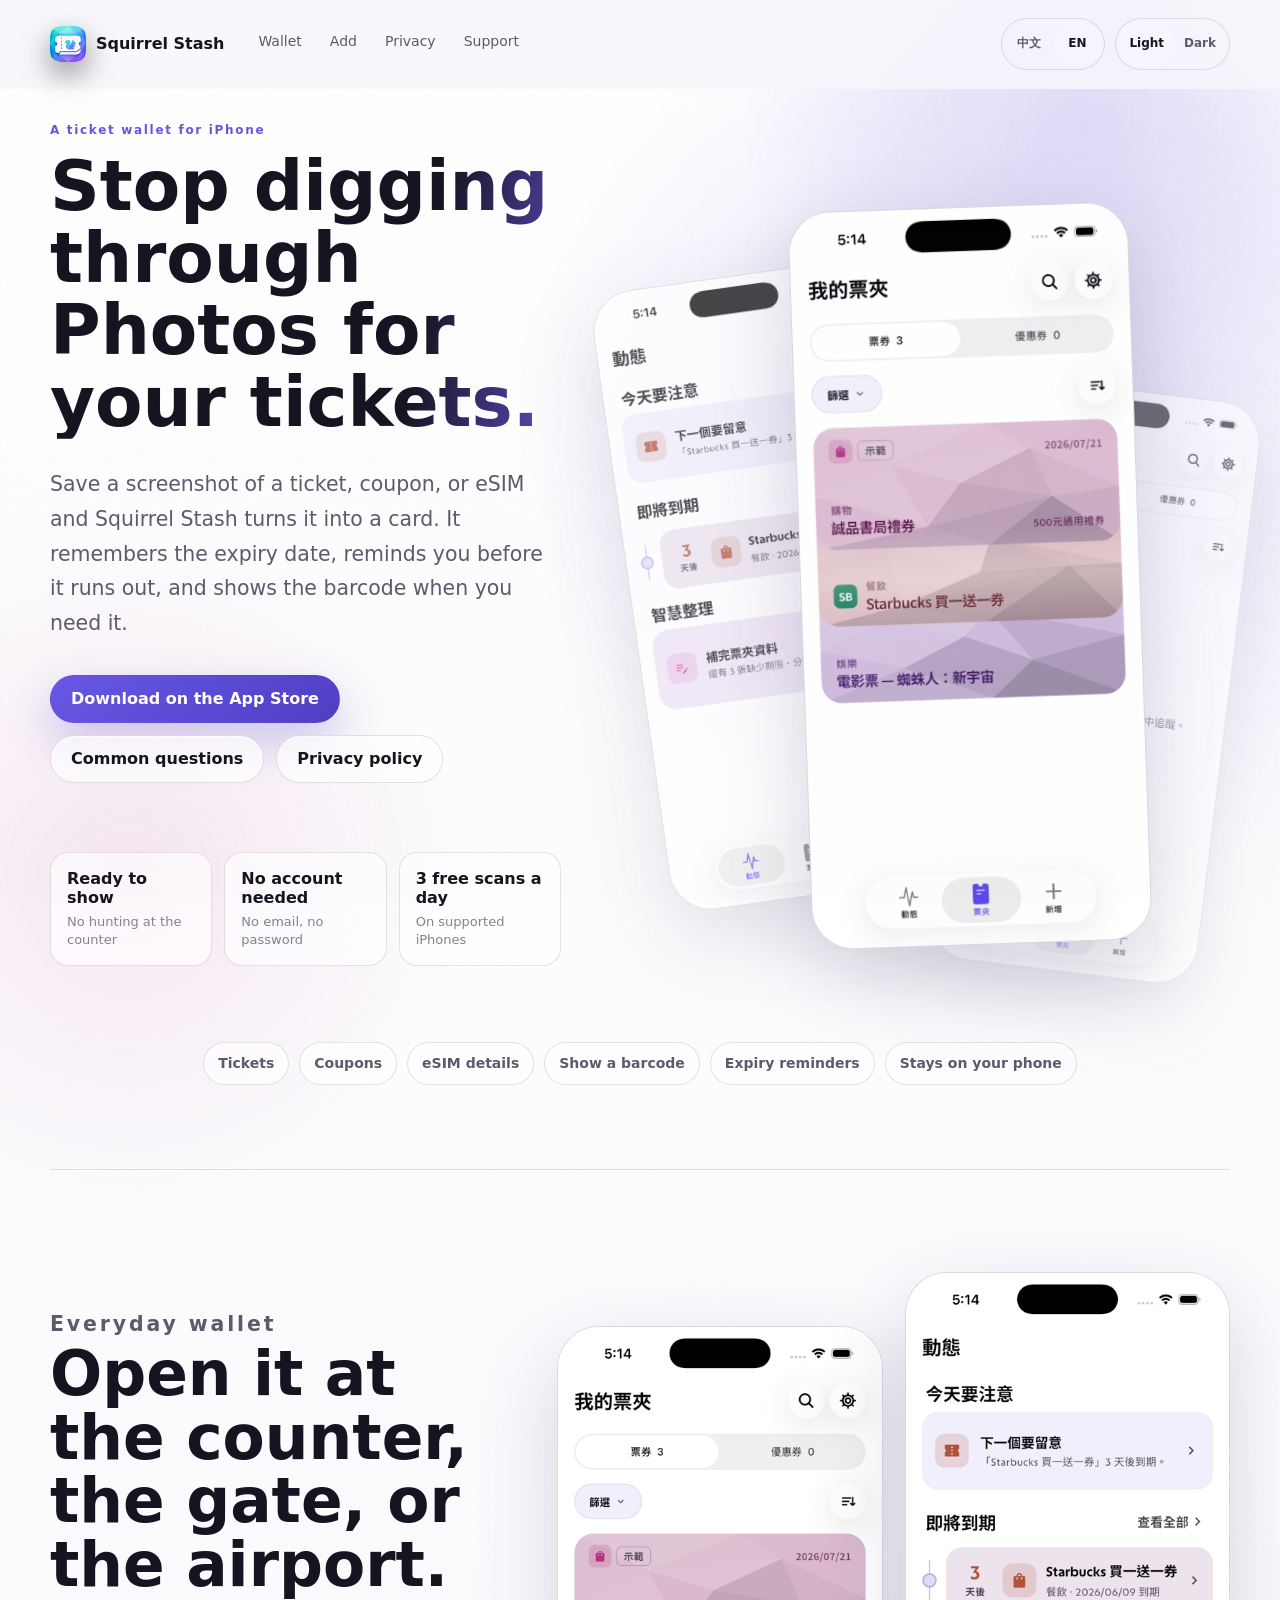
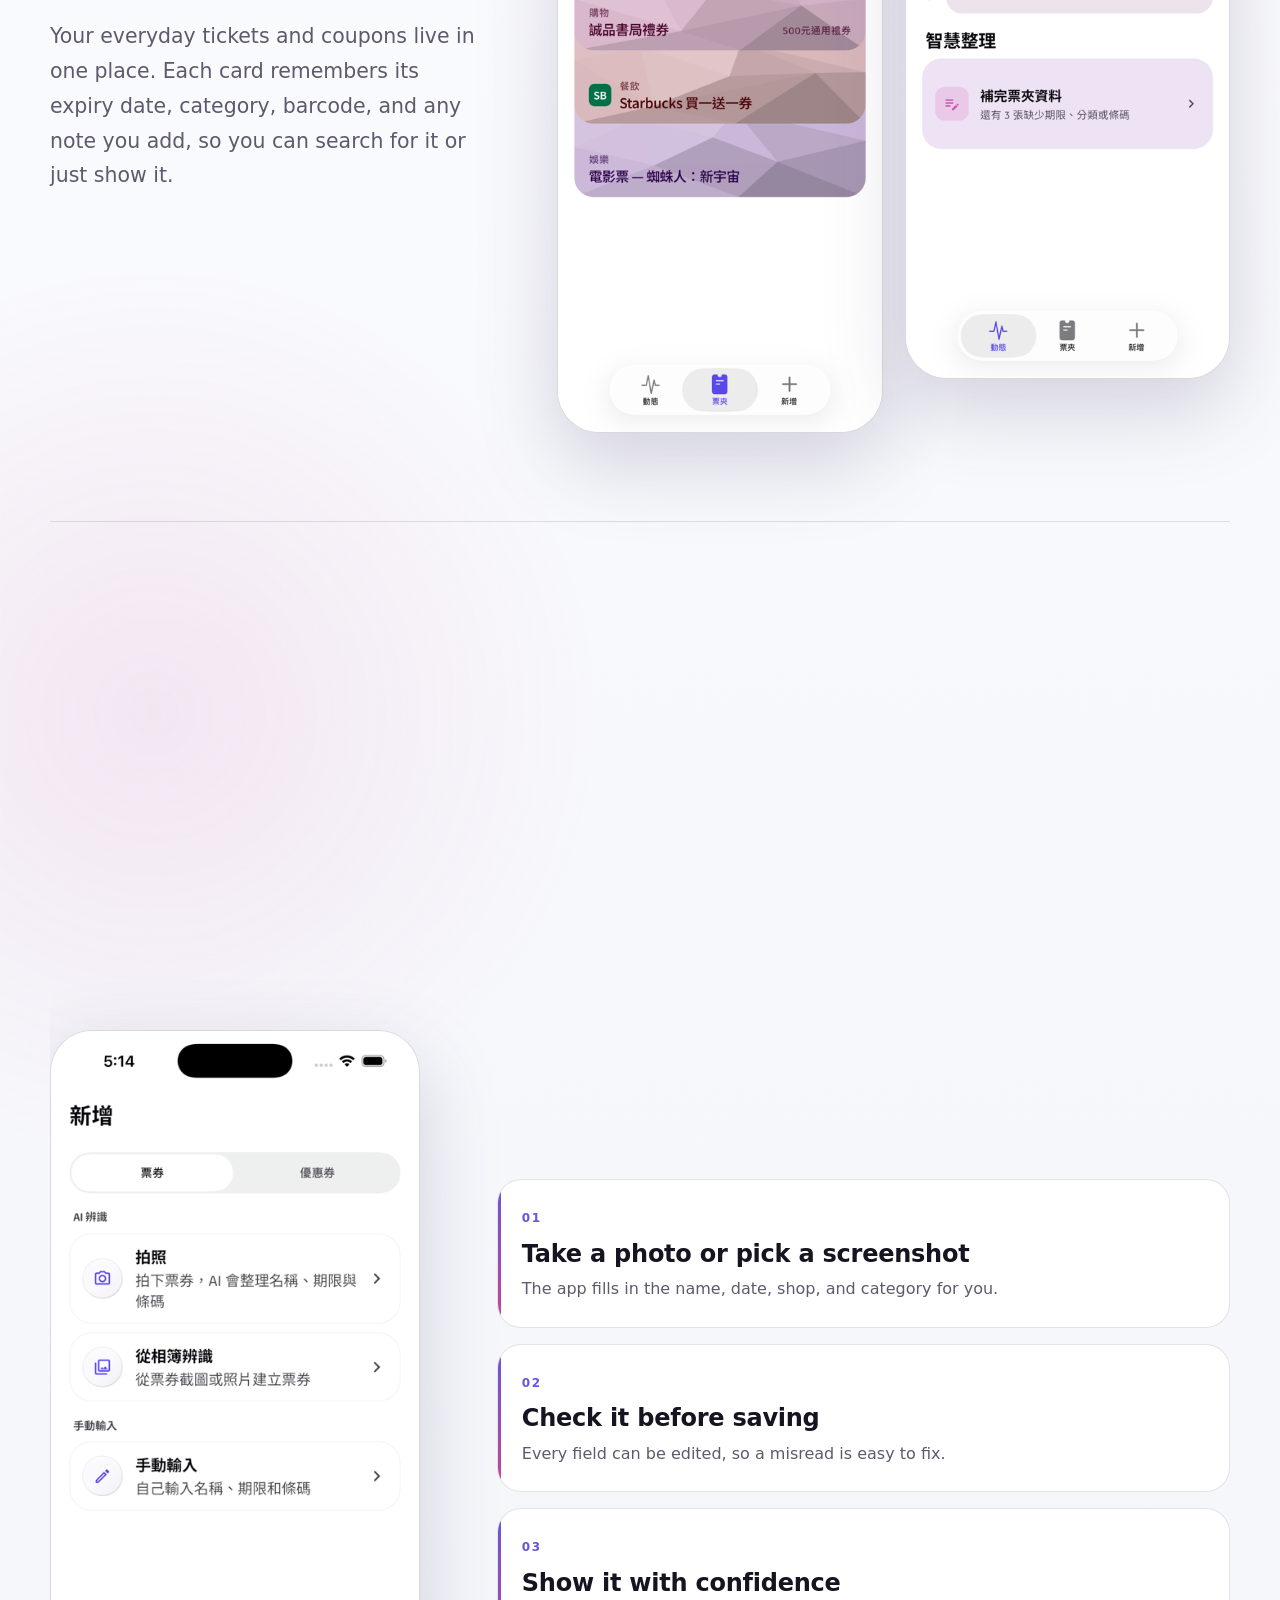
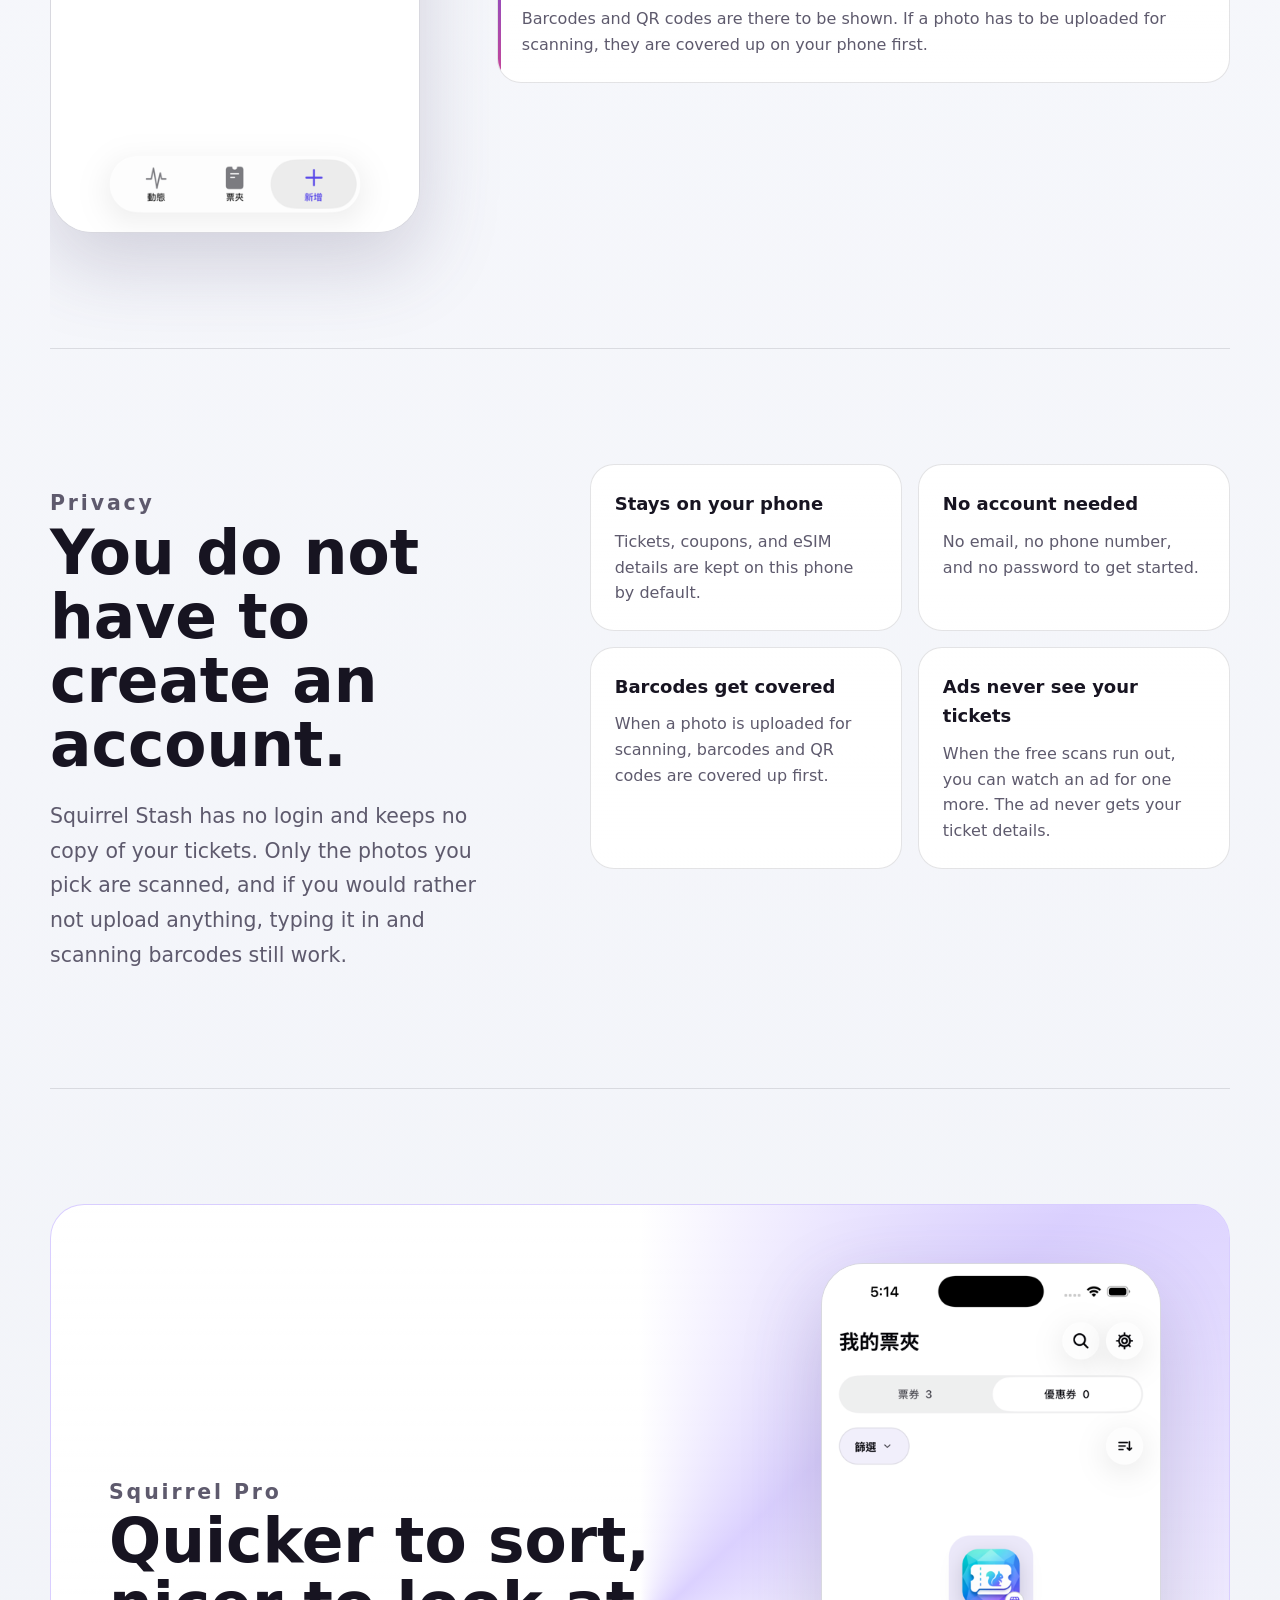
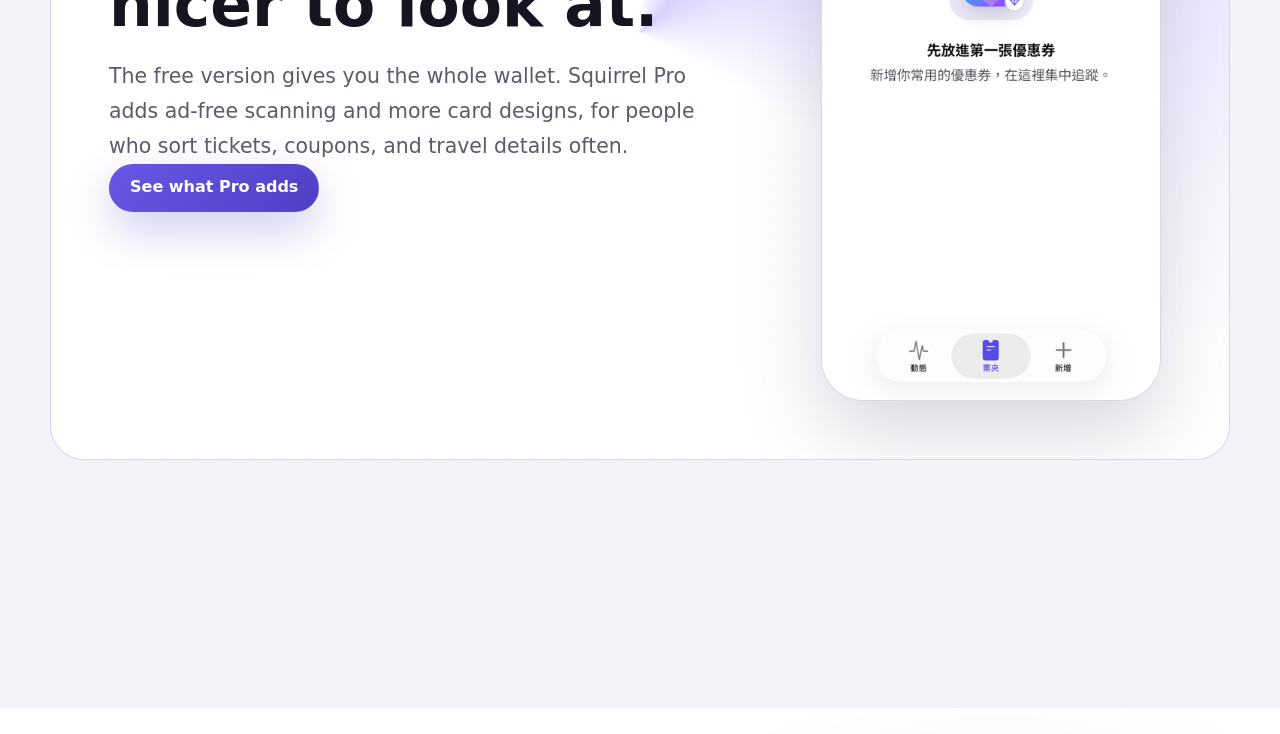
==== commit 7019e47d: "fix: rewrite homepage copy in plain language and unbreak the sticky nav bar Users reported the page " ====
--- a/index.html
+++ b/index.html
@@ -3,11 +3,11 @@
 <head>
   <meta charset="UTF-8">
   <meta name="viewport" content="width=device-width, initial-scale=1.0">
-  <title>Squirrel Stash | Tickets, coupons, and eSIM details ready when you need them</title>
-  <meta name="description" content="Turn screenshots into a private iPhone wallet for tickets, coupons, and eSIM activation details. Search, reminders, barcode display, and optional Pro upgrades.">
+  <title>Squirrel Stash | Your tickets, coupons, and eSIM details, easy to find</title>
+  <meta name="description" content="Save a screenshot and Squirrel Stash turns it into a card you can find in seconds. It reminds you before things expire and shows the barcode when you need it. No account, and everything stays on your phone.">
   <link rel="canonical" href="https://squirrelwallet.app/">
   <meta property="og:title" content="Squirrel Stash">
-  <meta property="og:description" content="A private iPhone wallet for tickets, coupons, and eSIM activation details. Search, reminders, barcode display, and optional Pro upgrades.">
+  <meta property="og:description" content="Save a screenshot and Squirrel Stash turns it into a card you can find in seconds. It reminds you before things expire and shows the barcode when you need it. No account, and everything stays on your phone.">
   <meta property="og:url" content="https://squirrelwallet.app/">
   <meta property="og:type" content="website">
   <meta property="og:image" content="https://squirrelwallet.app/assets/app/app-icon.png">
@@ -32,31 +32,33 @@
       } catch (error) {}
     })();
   </script>
-  <link rel="stylesheet" href="/styles.css?v=20260904">
+  <link rel="stylesheet" href="/styles.css?v=20260904b">
 </head>
 <body class="home-page">
   <div class="scroll-progress" aria-hidden="true"></div>
   <div class="grain" aria-hidden="true"></div>
   <a class="skip-link" href="#main-content">跳至主要內容 / Skip to content</a>
   <nav class="product-nav" aria-label="Primary">
-    <a class="product-brand" href="/">
-      <img src="/assets/app/app-icon.png" width="36" height="36" alt="" aria-hidden="true">
-      <span>Squirrel Stash</span>
-    </a>
-    <ul class="product-nav__links">
-      <li><a href="#wallet" data-i18n="nav.wallet">Wallet</a></li>
-      <li><a href="#ai" data-i18n="nav.add">Add</a></li>
-      <li><a href="#privacy" data-i18n="nav.privacy">Privacy</a></li>
-      <li><a href="/support/" data-i18n="nav.support">Support</a></li>
-    </ul>
-    <div class="product-nav__controls" aria-label="Display controls">
-      <div class="segmented-control" role="group" aria-label="Language">
-        <button type="button" data-lang-option="zh" aria-pressed="true">中文</button>
-        <button type="button" data-lang-option="en" aria-pressed="false">EN</button>
-      </div>
-      <div class="segmented-control" role="group" aria-label="Theme">
-        <button type="button" data-theme-option="light" aria-pressed="false">Light</button>
-        <button type="button" data-theme-option="dark" aria-pressed="false">Dark</button>
+    <div class="product-nav__inner">
+      <a class="product-brand" href="/">
+        <img src="/assets/app/app-icon.png" width="36" height="36" alt="" aria-hidden="true">
+        <span>Squirrel Stash</span>
+      </a>
+      <ul class="product-nav__links">
+        <li><a href="#wallet" data-i18n="nav.wallet">票夾</a></li>
+        <li><a href="#ai" data-i18n="nav.add">新增</a></li>
+        <li><a href="#privacy" data-i18n="nav.privacy">隱私</a></li>
+        <li><a href="/support/" data-i18n="nav.support">支援</a></li>
+      </ul>
+      <div class="product-nav__controls" aria-label="Display controls">
+        <div class="segmented-control" role="group" aria-label="Language">
+          <button type="button" data-lang-option="zh" aria-pressed="true">中文</button>
+          <button type="button" data-lang-option="en" aria-pressed="false">EN</button>
+        </div>
+        <div class="segmented-control" role="group" aria-label="Theme">
+          <button type="button" data-theme-option="light" aria-pressed="false">Light</button>
+          <button type="button" data-theme-option="dark" aria-pressed="false">Dark</button>
+        </div>
       </div>
     </div>
   </nav>
@@ -64,12 +66,12 @@
   <main id="main-content">
     <section class="product-hero" aria-labelledby="hero-title">
       <div class="product-hero__copy">
-        <p class="product-kicker" data-anim="up" data-i18n="hero.kicker">Ticket wallet for iPhone</p>
-        <h1 id="hero-title" data-anim="up" data-anim-delay="90" data-i18n="hero.title">票券不再躲在相簿裡。</h1>
-        <p class="product-hero__lede" data-anim="up" data-anim-delay="180" data-i18n="hero.lede">Squirrel Stash 把截圖、條碼、優惠券和 eSIM 資訊整理成可搜尋、可提醒、可出示的卡片。結帳、入場、出國前，不用再翻相簿。</p>
+        <p class="product-kicker" data-anim="up" data-i18n="hero.kicker">iPhone 票券收納 App</p>
+        <h1 id="hero-title" data-anim="up" data-anim-delay="90" data-i18n="hero.title">要用的票，不用再從相簿裡翻。</h1>
+        <p class="product-hero__lede" data-anim="up" data-anim-delay="180" data-i18n="hero.lede">把票券、優惠券、eSIM 開通資料的截圖丟進來，Squirrel Stash 會幫你整理成一張張卡片，快過期的時候還會提醒你。結帳、進場、出國前，打開就能出示。</p>
         <div class="product-actions" data-anim="up" data-anim-delay="270" aria-label="Primary actions">
           <a class="product-button product-button--primary" href="https://apps.apple.com/tw/app/id6778084126" data-i18n="cta.store">前往 App Store 下載</a>
-          <a class="product-button" href="/support/" data-i18n="cta.support">查看支援</a>
+          <a class="product-button" href="/support/" data-i18n="cta.support">常見問題</a>
           <a class="product-button" href="/privacy/" data-i18n="cta.privacy">隱私權政策</a>
         </div>
       </div>
@@ -88,16 +90,16 @@
 
       <dl class="product-facts product-facts--hero" data-anim-stagger="90" data-anim-base="360" aria-label="Launch facts">
         <div data-anim="up">
-          <dt data-i18n="facts.ready.title">Ready to show</dt>
-          <dd data-i18n="facts.ready.body">結帳入場更快找到</dd>
+          <dt data-i18n="facts.ready.title">打開就能出示</dt>
+          <dd data-i18n="facts.ready.body">結帳、進場不用再找</dd>
         </div>
         <div data-anim="up">
-          <dt data-i18n="facts.private.title">Private by default</dt>
-          <dd data-i18n="facts.private.body">不需要帳號</dd>
+          <dt data-i18n="facts.private.title">不用註冊帳號</dt>
+          <dd data-i18n="facts.private.body">不用 email，也不用密碼</dd>
         </div>
         <div data-anim="up">
-          <dt data-i18n="facts.pro.title">每日 AI</dt>
-          <dd data-i18n="facts.pro.body">符合條件每日免費 3 次</dd>
+          <dt data-i18n="facts.pro.title">每天 3 次免費辨識</dt>
+          <dd data-i18n="facts.pro.body">支援的機型每天免費 3 次</dd>
         </div>
       </dl>
     </section>
@@ -105,21 +107,21 @@
     <section class="product-strip" data-anim-stagger="70" aria-label="Product highlights">
       <span data-anim="pop" data-i18n="strip.tickets">票券</span>
       <span data-anim="pop" data-i18n="strip.coupons">優惠券</span>
-      <span data-anim="pop" data-i18n="strip.esim">eSIM 資訊</span>
-      <span data-anim="pop" data-i18n="strip.barcodes">條碼亮屏</span>
+      <span data-anim="pop" data-i18n="strip.esim">eSIM 開通資料</span>
+      <span data-anim="pop" data-i18n="strip.barcodes">出示條碼</span>
       <span data-anim="pop" data-i18n="strip.reminders">到期提醒</span>
-      <span data-anim="pop" data-i18n="strip.backup">本機備份</span>
+      <span data-anim="pop" data-i18n="strip.backup">資料存在手機裡</span>
     </section>
 
     <section id="wallet" class="product-section product-section--split">
       <div class="section-copy" data-anim="left">
-        <p class="product-kicker" data-i18n="wallet.kicker">Everyday wallet</p>
-        <h2 data-i18n="wallet.title">結帳前、入場前，打開就能出示。</h2>
-        <p data-i18n="wallet.body">把常用票券和優惠券集中在一個安靜的票夾裡。卡片保留到期日、分類、條碼與備註；需要時搜尋或直接出示。</p>
+        <p class="product-kicker" data-i18n="wallet.kicker">日常票夾</p>
+        <h2 data-i18n="wallet.title">結帳前、進場前，打開就能出示。</h2>
+        <p data-i18n="wallet.body">常用的票券和優惠券都放在同一個地方。每張卡片會記住到期日、分類、條碼和你寫的備註，要用的時候搜尋一下就找得到。</p>
         <ul class="feature-list" data-anim-stagger="100" data-anim-base="140">
-          <li data-anim="up" data-i18n="wallet.bullet1">票券與優惠券分開整理，常用項目不再混在相簿裡</li>
-          <li data-anim="up" data-i18n="wallet.bullet2">到期日與提醒集中管理，快過期的票券更早被看見</li>
-          <li data-anim="up" data-i18n="wallet.bullet3">Pro 提供進階卡片外觀，讓票夾更像你真的會每天打開的 App</li>
+          <li data-anim="up" data-i18n="wallet.bullet1">票券和優惠券分開整理，不會再跟幾千張照片混在一起</li>
+          <li data-anim="up" data-i18n="wallet.bullet2">快到期的會先提醒你，不會又不小心放到過期</li>
+          <li data-anim="up" data-i18n="wallet.bullet3">Pro 版有更好看的卡片樣式，讓你更願意每天打開它</li>
         </ul>
       </div>
       <div class="screen-pair" data-anim="right" data-anim-delay="120" aria-hidden="true">
@@ -134,9 +136,9 @@
 
     <section id="ai" class="product-section product-section--cards">
       <div class="section-copy section-copy--center" data-anim="up">
-        <p class="product-kicker" data-i18n="add.kicker">Add anything</p>
-        <h2 data-i18n="add.title">拍照、掃碼、貼連結；少打字，多確認。</h2>
-        <p data-i18n="add.body">從照片建立卡片時，Squirrel Stash 會先幫你整理可辨識欄位。你只要確認、修正，再存進票夾。</p>
+        <p class="product-kicker" data-i18n="add.kicker">新增票券</p>
+        <h2 data-i18n="add.title">拍照、掃碼、貼網址，都可以。</h2>
+        <p data-i18n="add.body">用照片新增的時候，Squirrel Stash 會先幫你把看得出來的欄位填好。你只要檢查一下、改一改，再存起來就好。</p>
       </div>
       <div class="capture-layout">
         <figure class="feature-phone" data-anim="left">
@@ -145,18 +147,18 @@
         <div class="capture-steps" data-anim-stagger="120" data-anim-base="120">
           <article data-anim="right">
             <span>01</span>
-            <h3 data-i18n="add.step1.title">從照片開始</h3>
-            <p data-i18n="add.step1.body">選一張截圖，先帶出標題、日期、商家與分類。</p>
+            <h3 data-i18n="add.step1.title">拍張照，或選截圖</h3>
+            <p data-i18n="add.step1.body">App 會先幫你填好名稱、日期、店家和分類。</p>
           </article>
           <article data-anim="right">
             <span>02</span>
-            <h3 data-i18n="add.step2.title">確認欄位</h3>
-            <p data-i18n="add.step2.body">儲存前每個欄位都能手動調整，不需要相信一次辨識就完全正確。</p>
+            <h3 data-i18n="add.step2.title">檢查一下再存</h3>
+            <p data-i18n="add.step2.body">每個欄位存檔前都能自己改，辨識錯了也不怕。</p>
           </article>
           <article data-anim="right">
             <span>03</span>
-            <h3 data-i18n="add.step3.title">安心出示</h3>
-            <p data-i18n="add.step3.body">條碼和 QR 用於出示；需要上傳辨識時，會先在裝置上遮罩。</p>
+            <h3 data-i18n="add.step3.title">放心出示</h3>
+            <p data-i18n="add.step3.body">條碼和 QR Code 是拿來出示的。需要上傳辨識時，會先在你手機上把條碼遮起來再送出。</p>
           </article>
         </div>
       </div>
@@ -164,26 +166,26 @@
 
     <section id="privacy" class="product-section product-section--privacy">
       <div class="section-copy" data-anim="left">
-        <p class="product-kicker" data-i18n="privacy.kicker">Privacy</p>
-        <h2 data-i18n="privacy.title">你的票夾，不需要變成一個帳號。</h2>
-        <p data-i18n="privacy.body">Squirrel Stash 不要求登入，也不經營一份自己的票券資料庫。你主動選擇的照片才會進入辨識流程；不想上傳時，手動新增和條碼掃描仍可使用。</p>
+        <p class="product-kicker" data-i18n="privacy.kicker">隱私</p>
+        <h2 data-i18n="privacy.title">用這個 App，不用先開一個帳號。</h2>
+        <p data-i18n="privacy.body">Squirrel Stash 不用登入，也不會自己留一份你的票券資料。只有你主動選的照片才會拿去辨識；不想上傳的話，手動輸入和掃條碼一樣可以用。</p>
       </div>
       <div class="privacy-grid" data-anim-stagger="90" data-anim-base="80">
         <article data-anim="pop">
-          <strong data-i18n="privacy.local.title">Local first</strong>
-          <span data-i18n="privacy.local.body">票券、優惠券、eSIM 資訊預設保存在裝置上。</span>
+          <strong data-i18n="privacy.local.title">資料存在你手機裡</strong>
+          <span data-i18n="privacy.local.body">票券、優惠券、eSIM 資料預設都只留在這支手機上。</span>
         </article>
         <article data-anim="pop">
-          <strong data-i18n="privacy.account.title">No account</strong>
-          <span data-i18n="privacy.account.body">不需要 email、電話或會員登入才能建立票夾。</span>
+          <strong data-i18n="privacy.account.title">不用註冊帳號</strong>
+          <span data-i18n="privacy.account.body">不用 email、不用電話、不用密碼，打開就能開始用。</span>
         </article>
         <article data-anim="pop">
-          <strong data-i18n="privacy.mask.title">Barcode masking</strong>
-          <span data-i18n="privacy.mask.body">需要圖片辨識時，條碼與 QR 會先遮罩再送出。</span>
+          <strong data-i18n="privacy.mask.title">條碼會先遮起來</strong>
+          <span data-i18n="privacy.mask.body">需要上傳照片辨識時，條碼和 QR Code 會先遮掉再送出。</span>
         </article>
         <article data-anim="pop">
-          <strong data-i18n="privacy.ad.title">Ad boundary</strong>
-          <span data-i18n="privacy.ad.body">免費次數用完或裝置不符合條件時，可看廣告解鎖一次；廣告不取得票券內容。</span>
+          <strong data-i18n="privacy.ad.title">廣告看不到你的票</strong>
+          <span data-i18n="privacy.ad.body">免費次數用完時，可以看一支廣告換一次辨識；廣告拿不到你的票券內容。</span>
         </article>
       </div>
     </section>
@@ -192,9 +194,9 @@
       <div class="pro-panel" data-anim="zoom">
         <div>
           <p class="product-kicker">Squirrel Pro</p>
-          <h2 data-i18n="pro.title">更快整理，更漂亮的票夾。</h2>
-          <p data-i18n="pro.body">免費版保留核心票夾功能。Squirrel Pro 提供免廣告辨識與進階卡片外觀；適合常整理票券、優惠券和出國資料的人。</p>
-          <a class="product-button product-button--primary" href="/support/" data-i18n="pro.cta">了解 Pro 與訂閱</a>
+          <h2 data-i18n="pro.title">整理更快，卡片更好看。</h2>
+          <p data-i18n="pro.body">免費版就能用完整的票夾。Squirrel Pro 多的是免廣告的辨識次數，還有更多卡片樣式；適合常常在整理票券、優惠券和出國資料的人。</p>
+          <a class="product-button product-button--primary" href="/support/" data-i18n="pro.cta">看看 Pro 有什麼</a>
         </div>
         <figure class="settings-shot">
           <img class="theme-image" src="/assets/app/settings-pro-dark.png" data-light-src="/assets/app/settings-pro-light.png" data-dark-src="/assets/app/settings-pro-dark.png" width="450" height="980" alt="Settings screen showing Squirrel Pro banner and app settings">
@@ -206,13 +208,13 @@
   <footer class="product-footer" data-anim="up">
     <p>© 2026 Squirrel Stash</p>
     <nav aria-label="Footer">
-      <a href="/privacy/" data-i18n="footer.privacy">Privacy</a>
-      <a href="/support/" data-i18n="footer.support">Support</a>
+      <a href="/privacy/" data-i18n="footer.privacy">隱私權</a>
+      <a href="/support/" data-i18n="footer.support">支援</a>
       <a href="mailto:support@squirrelwallet.app">support@squirrelwallet.app</a>
     </nav>
   </footer>
 
-  <button type="button" class="back-to-top" data-i18n-aria="a11y.top" aria-label="Back to top">
+  <button type="button" class="back-to-top" data-i18n-aria="a11y.top" aria-label="回到頁面頂端">
     <svg viewBox="0 0 24 24" width="20" height="20" aria-hidden="true" focusable="false">
       <path d="M12 19V5M5 12l7-7 7 7" fill="none" stroke="currentColor" stroke-width="2.2" stroke-linecap="round" stroke-linejoin="round"></path>
     </svg>
@@ -221,117 +223,117 @@
   (function () {
     var copy = {
       zh: {
-        title: 'Squirrel Stash | 票券、優惠券、eSIM，該用時就找得到',
-        description: '把截圖整理成私密的 iPhone 票夾，支援票券、優惠券、eSIM 資訊、搜尋、提醒、條碼出示與 Pro 升級。',
+        title: 'Squirrel Stash｜票券、優惠券、eSIM，要用的時候馬上找得到',
+        description: '把票券、優惠券和 eSIM 資料的截圖，整理成一張張好找的卡片。快過期會提醒你，要出示條碼也很快。不用註冊帳號，資料存在自己手機裡。',
         'nav.wallet': '票夾',
         'nav.add': '新增',
         'nav.privacy': '隱私',
         'nav.support': '支援',
-        'hero.kicker': 'iPhone 票券錢包',
-        'hero.title': '票券不再躲在相簿裡。',
-        'hero.lede': 'Squirrel Stash 把截圖、條碼、優惠券和 eSIM 資訊整理成可搜尋、可提醒、可出示的卡片。結帳、入場、出國前，不用再翻相簿。',
-        'cta.support': '查看支援',
+        'hero.kicker': 'iPhone 票券收納 App',
+        'hero.title': '要用的票，不用再從相簿裡翻。',
+        'hero.lede': '把票券、優惠券、eSIM 開通資料的截圖丟進來，Squirrel Stash 會幫你整理成一張張卡片，快過期的時候還會提醒你。結帳、進場、出國前，打開就能出示。',
+        'cta.support': '常見問題',
         'cta.privacy': '隱私權政策',
         'cta.store': '前往 App Store 下載',
-        'facts.ready.title': 'Ready to show',
-        'facts.ready.body': '結帳入場更快找到',
-        'facts.private.title': 'Private by default',
-        'facts.private.body': '不需要帳號',
-        'facts.pro.title': '每日 AI',
-        'facts.pro.body': '符合條件每日免費 3 次',
+        'facts.ready.title': '打開就能出示',
+        'facts.ready.body': '結帳、進場不用再找',
+        'facts.private.title': '不用註冊帳號',
+        'facts.private.body': '不用 email，也不用密碼',
+        'facts.pro.title': '每天 3 次免費辨識',
+        'facts.pro.body': '支援的機型每天免費 3 次',
         'strip.tickets': '票券',
         'strip.coupons': '優惠券',
-        'strip.esim': 'eSIM 資訊',
-        'strip.barcodes': '條碼亮屏',
+        'strip.esim': 'eSIM 開通資料',
+        'strip.barcodes': '出示條碼',
         'strip.reminders': '到期提醒',
-        'strip.backup': '本機備份',
+        'strip.backup': '資料存在手機裡',
         'wallet.kicker': '日常票夾',
-        'wallet.title': '結帳前、入場前，打開就能出示。',
-        'wallet.body': '把常用票券和優惠券集中在一個安靜的票夾裡。卡片保留到期日、分類、條碼與備註；需要時搜尋或直接出示。',
-        'wallet.bullet1': '票券與優惠券分開整理，常用項目不再混在相簿裡',
-        'wallet.bullet2': '到期日與提醒集中管理，快過期的票券更早被看見',
-        'wallet.bullet3': 'Pro 提供進階卡片外觀，讓票夾更像你真的會每天打開的 App',
-        'add.kicker': '新增任何票券',
-        'add.title': '拍照、掃碼、貼連結；少打字，多確認。',
-        'add.body': '從照片建立卡片時，Squirrel Stash 會先幫你整理可辨識欄位。你只要確認、修正，再存進票夾。',
-        'add.step1.title': '從照片開始',
-        'add.step1.body': '選一張截圖，先帶出標題、日期、商家與分類。',
-        'add.step2.title': '確認欄位',
-        'add.step2.body': '儲存前每個欄位都能手動調整，不需要相信一次辨識就完全正確。',
-        'add.step3.title': '安心出示',
-        'add.step3.body': '條碼和 QR 用於出示；需要上傳辨識時，會先在裝置上遮罩。',
+        'wallet.title': '結帳前、進場前，打開就能出示。',
+        'wallet.body': '常用的票券和優惠券都放在同一個地方。每張卡片會記住到期日、分類、條碼和你寫的備註，要用的時候搜尋一下就找得到。',
+        'wallet.bullet1': '票券和優惠券分開整理，不會再跟幾千張照片混在一起',
+        'wallet.bullet2': '快到期的會先提醒你，不會又不小心放到過期',
+        'wallet.bullet3': 'Pro 版有更好看的卡片樣式，讓你更願意每天打開它',
+        'add.kicker': '新增票券',
+        'add.title': '拍照、掃碼、貼網址，都可以。',
+        'add.body': '用照片新增的時候，Squirrel Stash 會先幫你把看得出來的欄位填好。你只要檢查一下、改一改，再存起來就好。',
+        'add.step1.title': '拍張照，或選截圖',
+        'add.step1.body': 'App 會先幫你填好名稱、日期、店家和分類。',
+        'add.step2.title': '檢查一下再存',
+        'add.step2.body': '每個欄位存檔前都能自己改，辨識錯了也不怕。',
+        'add.step3.title': '放心出示',
+        'add.step3.body': '條碼和 QR Code 是拿來出示的。需要上傳辨識時，會先在你手機上把條碼遮起來再送出。',
         'privacy.kicker': '隱私',
-        'privacy.title': '你的票夾，不需要變成一個帳號。',
-        'privacy.body': 'Squirrel Stash 不要求登入，也不經營一份自己的票券資料庫。你主動選擇的照片才會進入辨識流程；不想上傳時，手動新增和條碼掃描仍可使用。',
-        'privacy.local.title': 'Local first',
-        'privacy.local.body': '票券、優惠券、eSIM 資訊預設保存在裝置上。',
-        'privacy.account.title': 'No account',
-        'privacy.account.body': '不需要 email、電話或會員登入才能建立票夾。',
-        'privacy.mask.title': 'Barcode masking',
-        'privacy.mask.body': '需要圖片辨識時，條碼與 QR 會先遮罩再送出。',
-        'privacy.ad.title': 'Ad boundary',
-        'privacy.ad.body': '免費次數用完或裝置不符合條件時，可看廣告解鎖一次；廣告不取得票券內容。',
-        'pro.title': '更快整理，更漂亮的票夾。',
-        'pro.body': '免費版保留核心票夾功能。Squirrel Pro 提供免廣告辨識與進階卡片外觀；適合常整理票券、優惠券和出國資料的人。',
-        'pro.cta': '了解 Pro 與訂閱',
+        'privacy.title': '用這個 App，不用先開一個帳號。',
+        'privacy.body': 'Squirrel Stash 不用登入，也不會自己留一份你的票券資料。只有你主動選的照片才會拿去辨識；不想上傳的話，手動輸入和掃條碼一樣可以用。',
+        'privacy.local.title': '資料存在你手機裡',
+        'privacy.local.body': '票券、優惠券、eSIM 資料預設都只留在這支手機上。',
+        'privacy.account.title': '不用註冊帳號',
+        'privacy.account.body': '不用 email、不用電話、不用密碼，打開就能開始用。',
+        'privacy.mask.title': '條碼會先遮起來',
+        'privacy.mask.body': '需要上傳照片辨識時，條碼和 QR Code 會先遮掉再送出。',
+        'privacy.ad.title': '廣告看不到你的票',
+        'privacy.ad.body': '免費次數用完時，可以看一支廣告換一次辨識；廣告拿不到你的票券內容。',
+        'pro.title': '整理更快，卡片更好看。',
+        'pro.body': '免費版就能用完整的票夾。Squirrel Pro 多的是免廣告的辨識次數，還有更多卡片樣式；適合常常在整理票券、優惠券和出國資料的人。',
+        'pro.cta': '看看 Pro 有什麼',
         'footer.privacy': '隱私權',
         'footer.support': '支援',
         'a11y.top': '回到頁面頂端'
       },
       en: {
-        title: 'Squirrel Stash | Tickets, coupons, and eSIM details ready when you need them',
-        description: 'Turn screenshots into a private iPhone wallet for tickets, coupons, and eSIM activation details. Search, reminders, barcode display, and optional Pro upgrades.',
+        title: 'Squirrel Stash | Your tickets, coupons, and eSIM details, easy to find',
+        description: 'Save a screenshot and Squirrel Stash turns it into a card you can find in seconds. It reminds you before things expire and shows the barcode when you need it. No account, and everything stays on your phone.',
         'nav.wallet': 'Wallet',
         'nav.add': 'Add',
         'nav.privacy': 'Privacy',
         'nav.support': 'Support',
-        'hero.kicker': 'Ticket wallet for iPhone',
-        'hero.title': 'Tickets no longer hide in Photos.',
-        'hero.lede': 'Squirrel Stash turns screenshots, barcodes, coupons, and eSIM details into cards you can search, track, and show. Checkout, entry, and travel prep stay one tap away.',
-        'cta.support': 'Support',
+        'hero.kicker': 'A ticket wallet for iPhone',
+        'hero.title': 'Stop digging through Photos for your tickets.',
+        'hero.lede': 'Save a screenshot of a ticket, coupon, or eSIM and Squirrel Stash turns it into a card. It remembers the expiry date, reminds you before it runs out, and shows the barcode when you need it.',
+        'cta.support': 'Common questions',
         'cta.privacy': 'Privacy policy',
         'cta.store': 'Download on the App Store',
         'facts.ready.title': 'Ready to show',
-        'facts.ready.body': 'Find it faster at checkout or entry',
-        'facts.private.title': 'Private by default',
-        'facts.private.body': 'No account required',
-        'facts.pro.title': 'Daily AI',
-        'facts.pro.body': '3 free uses per day on eligible devices',
+        'facts.ready.body': 'No hunting at the counter',
+        'facts.private.title': 'No account needed',
+        'facts.private.body': 'No email, no password',
+        'facts.pro.title': '3 free scans a day',
+        'facts.pro.body': 'On supported iPhones',
         'strip.tickets': 'Tickets',
         'strip.coupons': 'Coupons',
         'strip.esim': 'eSIM details',
-        'strip.barcodes': 'Barcode display',
+        'strip.barcodes': 'Show a barcode',
         'strip.reminders': 'Expiry reminders',
-        'strip.backup': 'Local backup',
+        'strip.backup': 'Stays on your phone',
         'wallet.kicker': 'Everyday wallet',
-        'wallet.title': 'Open it before checkout, entry, or boarding.',
-        'wallet.body': 'Keep everyday tickets and coupons in a calm wallet. Each card keeps its expiry, category, barcode, and notes so you can search or show it when needed.',
-        'wallet.bullet1': 'Tickets and coupons stay organized instead of buried in Photos',
-        'wallet.bullet2': 'Expiry dates and reminders make soon-to-expire items easier to catch',
-        'wallet.bullet3': 'Pro unlocks richer card finishes for a wallet you will actually want to open',
-        'add.kicker': 'Add anything',
-        'add.title': 'Photo, scan, paste; type less and confirm more.',
-        'add.body': 'When you create a card from a photo, Squirrel Stash prepares the fields it can recognize. You review, adjust, and save.',
-        'add.step1.title': 'Start from a photo',
-        'add.step1.body': 'Pick a screenshot to prefill title, date, merchant, and category.',
-        'add.step2.title': 'Review the fields',
-        'add.step2.body': 'Every field can be edited before saving, so recognition is helpful without being final.',
-        'add.step3.title': 'Show safely',
-        'add.step3.body': 'Barcodes and QR codes are for presentation; when recognition needs upload, they are masked on device first.',
+        'wallet.title': 'Open it at the counter, the gate, or the airport.',
+        'wallet.body': 'Your everyday tickets and coupons live in one place. Each card remembers its expiry date, category, barcode, and any note you add, so you can search for it or just show it.',
+        'wallet.bullet1': 'Tickets and coupons stay in one place, not lost among thousands of photos',
+        'wallet.bullet2': 'You get a reminder before something expires, so it does not go to waste',
+        'wallet.bullet3': 'Pro adds nicer card designs, so the wallet is something you want to open',
+        'add.kicker': 'Adding a ticket',
+        'add.title': 'Take a photo, scan a code, or paste a link.',
+        'add.body': 'When you add from a photo, Squirrel Stash fills in the fields it can read. You check them, fix anything wrong, and save.',
+        'add.step1.title': 'Take a photo or pick a screenshot',
+        'add.step1.body': 'The app fills in the name, date, shop, and category for you.',
+        'add.step2.title': 'Check it before saving',
+        'add.step2.body': 'Every field can be edited, so a misread is easy to fix.',
+        'add.step3.title': 'Show it with confidence',
+        'add.step3.body': 'Barcodes and QR codes are there to be shown. If a photo has to be uploaded for scanning, they are covered up on your phone first.',
         'privacy.kicker': 'Privacy',
-        'privacy.title': 'Your wallet does not need to become an account.',
-        'privacy.body': 'Squirrel Stash does not require login or maintain its own ticket database. Only photos you choose enter recognition; manual entry and barcode scanning still work without upload.',
-        'privacy.local.title': 'Local first',
-        'privacy.local.body': 'Tickets, coupons, and eSIM details are stored on your device by default.',
-        'privacy.account.title': 'No account',
-        'privacy.account.body': 'No email, phone number, or member login is required to build your wallet.',
-        'privacy.mask.title': 'Barcode masking',
-        'privacy.mask.body': 'When image recognition is needed, barcodes and QR codes are masked before upload.',
-        'privacy.ad.title': 'Ad boundary',
-        'privacy.ad.body': 'After free uses, or on ineligible devices, an ad can unlock one recognition without receiving ticket content.',
-        'pro.title': 'Faster setup, better-looking cards.',
-        'pro.body': 'The free version keeps the core wallet. Squirrel Pro provides ad-free recognition and richer card finishes for people who organize tickets, coupons, and travel details often.',
-        'pro.cta': 'Learn about Pro',
+        'privacy.title': 'You do not have to create an account.',
+        'privacy.body': 'Squirrel Stash has no login and keeps no copy of your tickets. Only the photos you pick are scanned, and if you would rather not upload anything, typing it in and scanning barcodes still work.',
+        'privacy.local.title': 'Stays on your phone',
+        'privacy.local.body': 'Tickets, coupons, and eSIM details are kept on this phone by default.',
+        'privacy.account.title': 'No account needed',
+        'privacy.account.body': 'No email, no phone number, and no password to get started.',
+        'privacy.mask.title': 'Barcodes get covered',
+        'privacy.mask.body': 'When a photo is uploaded for scanning, barcodes and QR codes are covered up first.',
+        'privacy.ad.title': 'Ads never see your tickets',
+        'privacy.ad.body': 'When the free scans run out, you can watch an ad for one more. The ad never gets your ticket details.',
+        'pro.title': 'Quicker to sort, nicer to look at.',
+        'pro.body': 'The free version gives you the whole wallet. Squirrel Pro adds ad-free scanning and more card designs, for people who sort tickets, coupons, and travel details often.',
+        'pro.cta': 'See what Pro adds',
         'footer.privacy': 'Privacy',
         'footer.support': 'Support',
         'a11y.top': 'Back to top'
--- a/styles.css
+++ b/styles.css
@@ -1197,7 +1197,7 @@
   color: inherit;
 }
 
-.product-nav,
+.product-nav__inner,
 .product-hero,
 .product-section,
 .product-strip,
@@ -1206,18 +1206,24 @@
   margin-inline: auto;
 }
 
+/* The bar itself spans the full viewport so the frosted background never
+   stops short of the edges; `__inner` carries the page-width layout. */
 .product-nav {
   position: sticky;
   top: 0;
   z-index: 20;
-  display: flex;
-  justify-content: space-between;
-  align-items: center;
-  gap: 24px;
+  width: 100%;
   padding: 18px 0;
   background: color-mix(in srgb, var(--home-bg) 82%, transparent);
   backdrop-filter: blur(18px) saturate(160%);
   -webkit-backdrop-filter: blur(18px) saturate(160%);
+}
+
+.product-nav__inner {
+  display: flex;
+  justify-content: space-between;
+  align-items: center;
+  gap: 24px;
 }
 
 .product-nav__controls {
@@ -1814,7 +1820,7 @@
 }
 
 @media (max-width: 640px) {
-  .product-nav,
+  .product-nav__inner,
   .product-hero,
   .product-section,
   .product-strip,
@@ -1826,7 +1832,7 @@
     display: none;
   }
 
-  .product-nav {
+  .product-nav__inner {
     flex-wrap: wrap;
   }
 
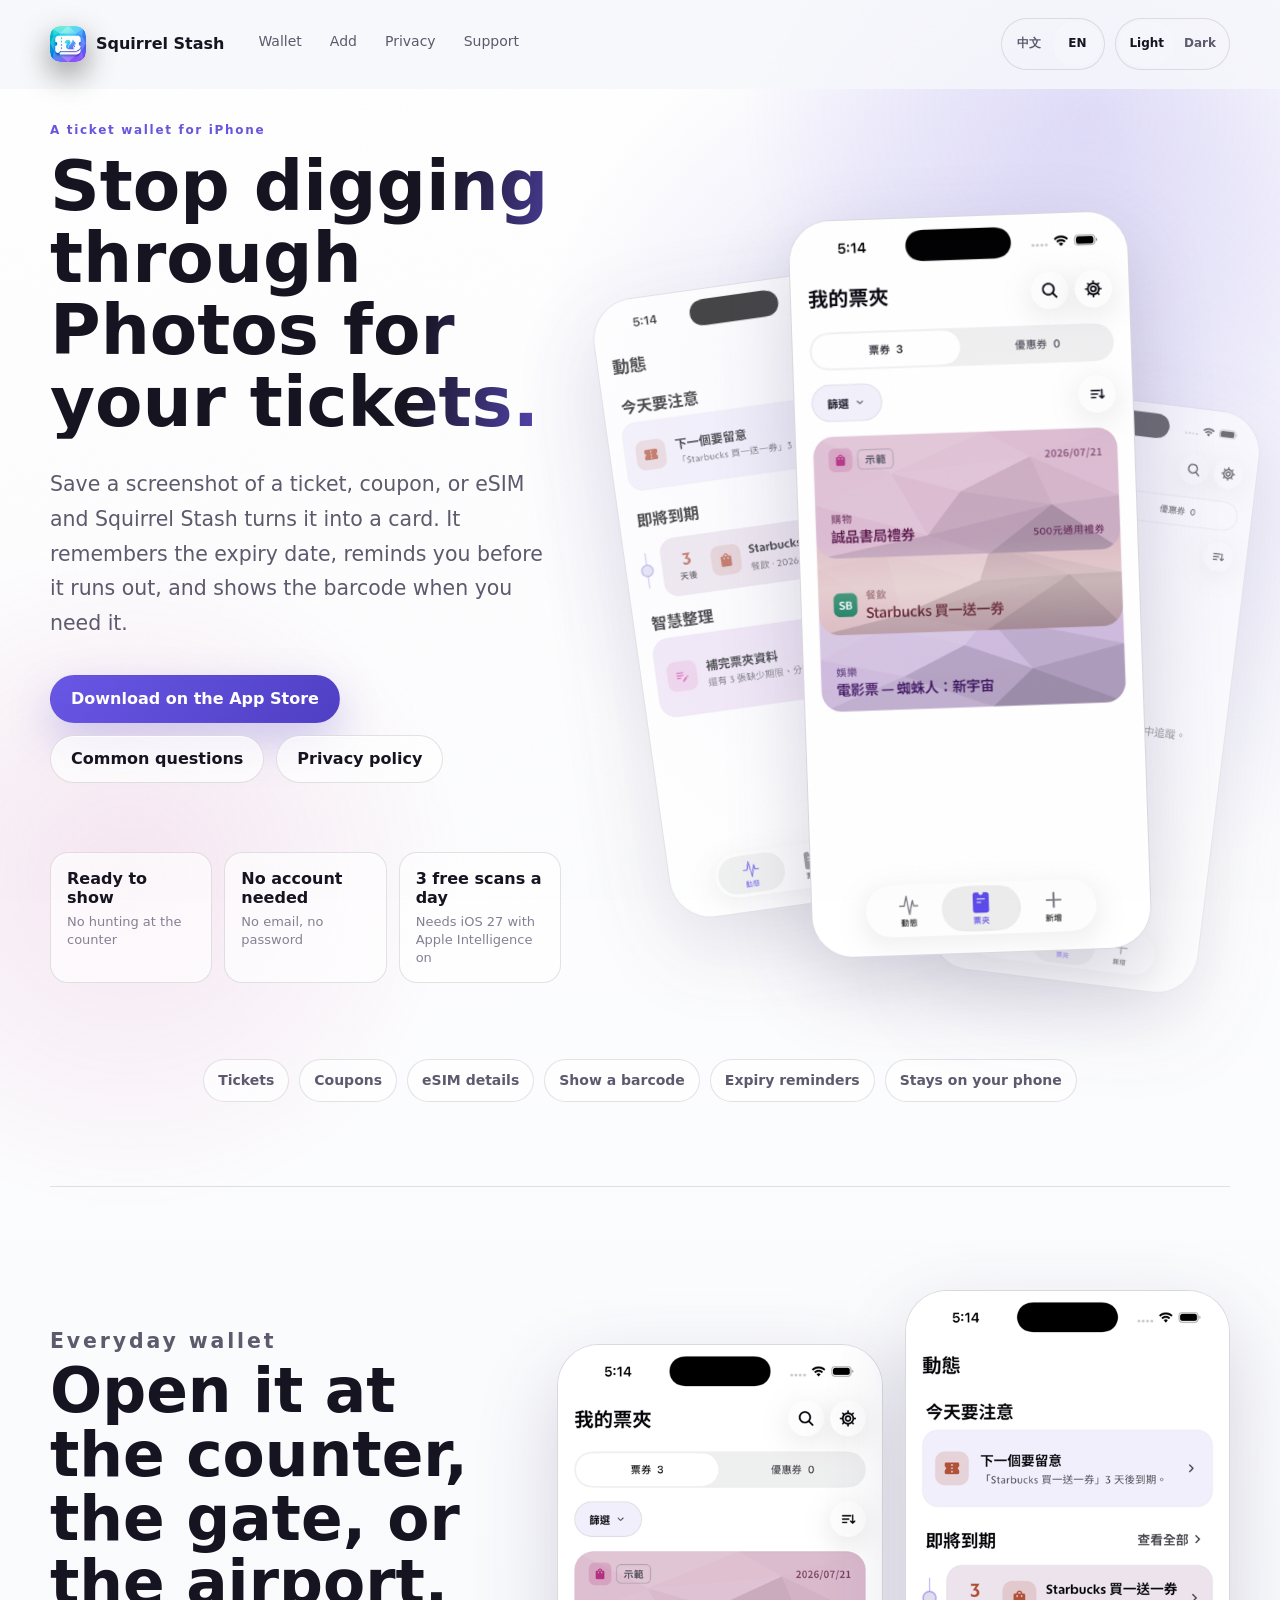
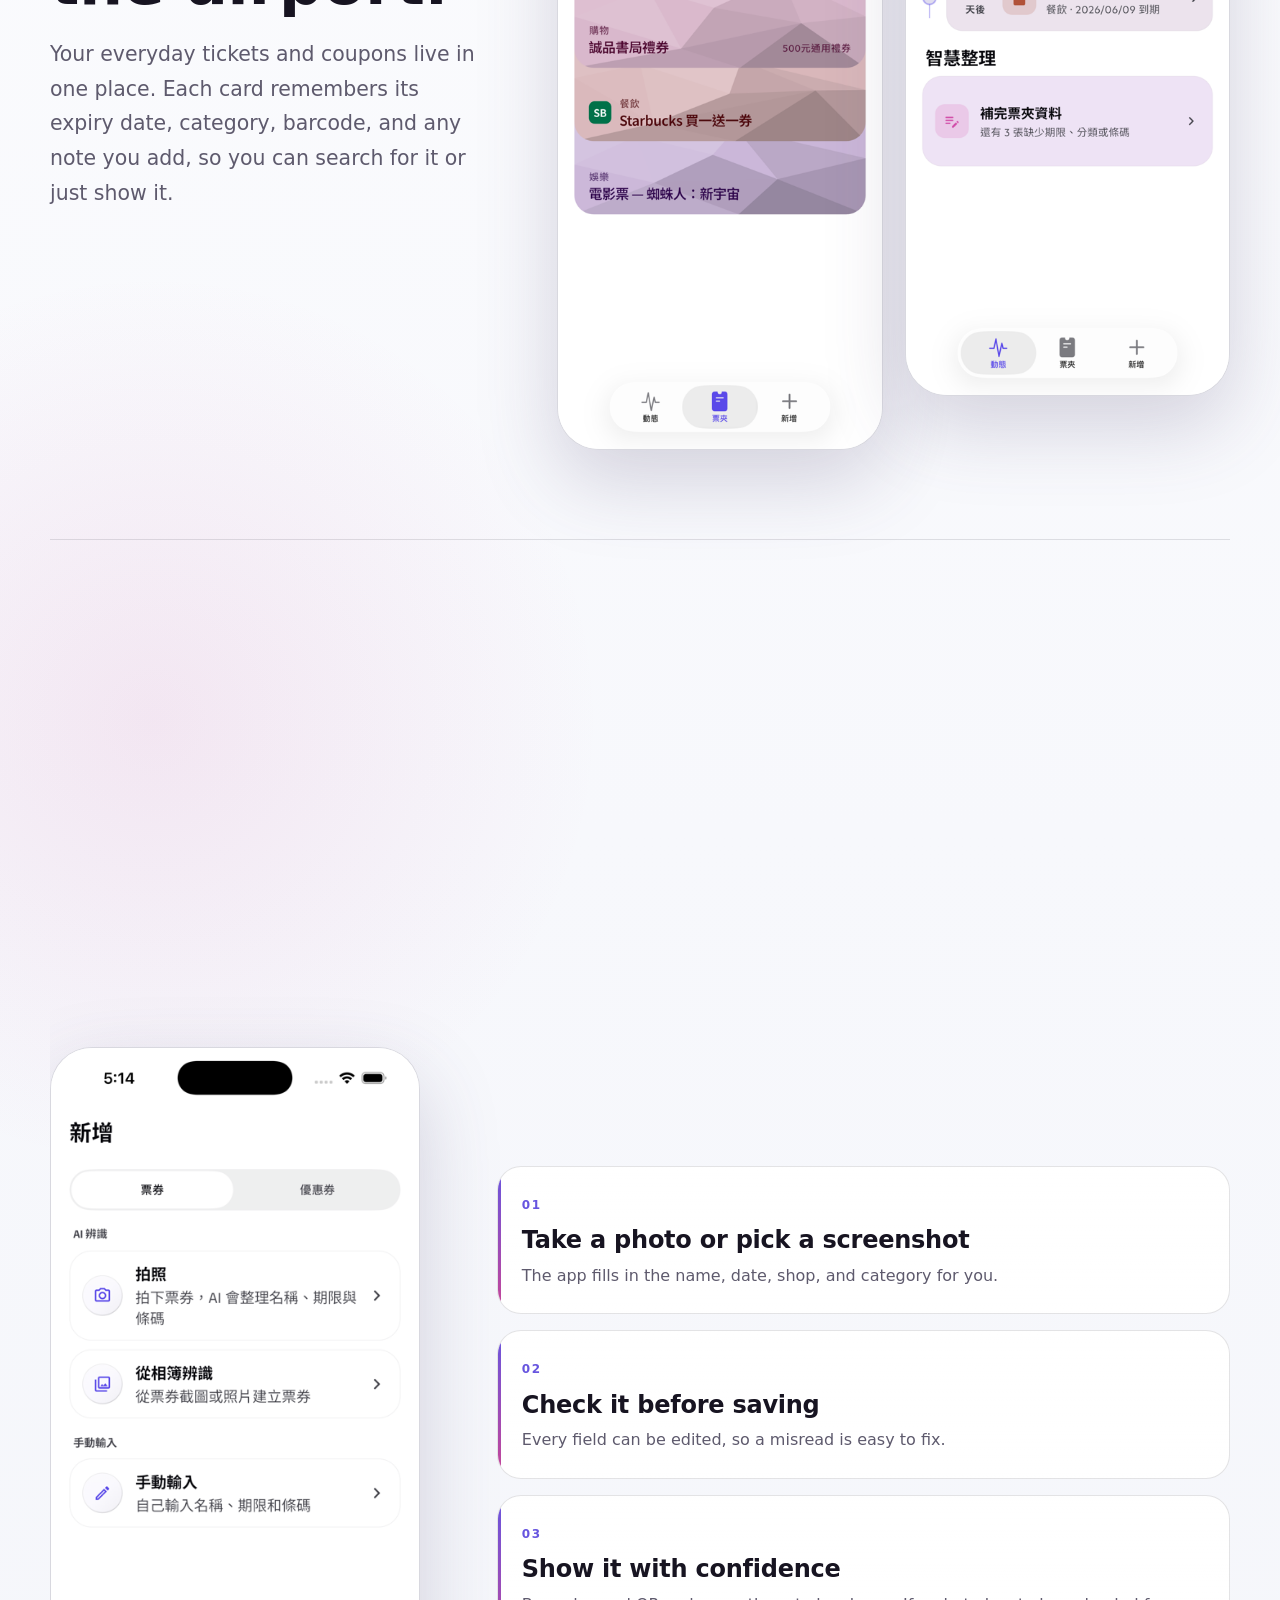
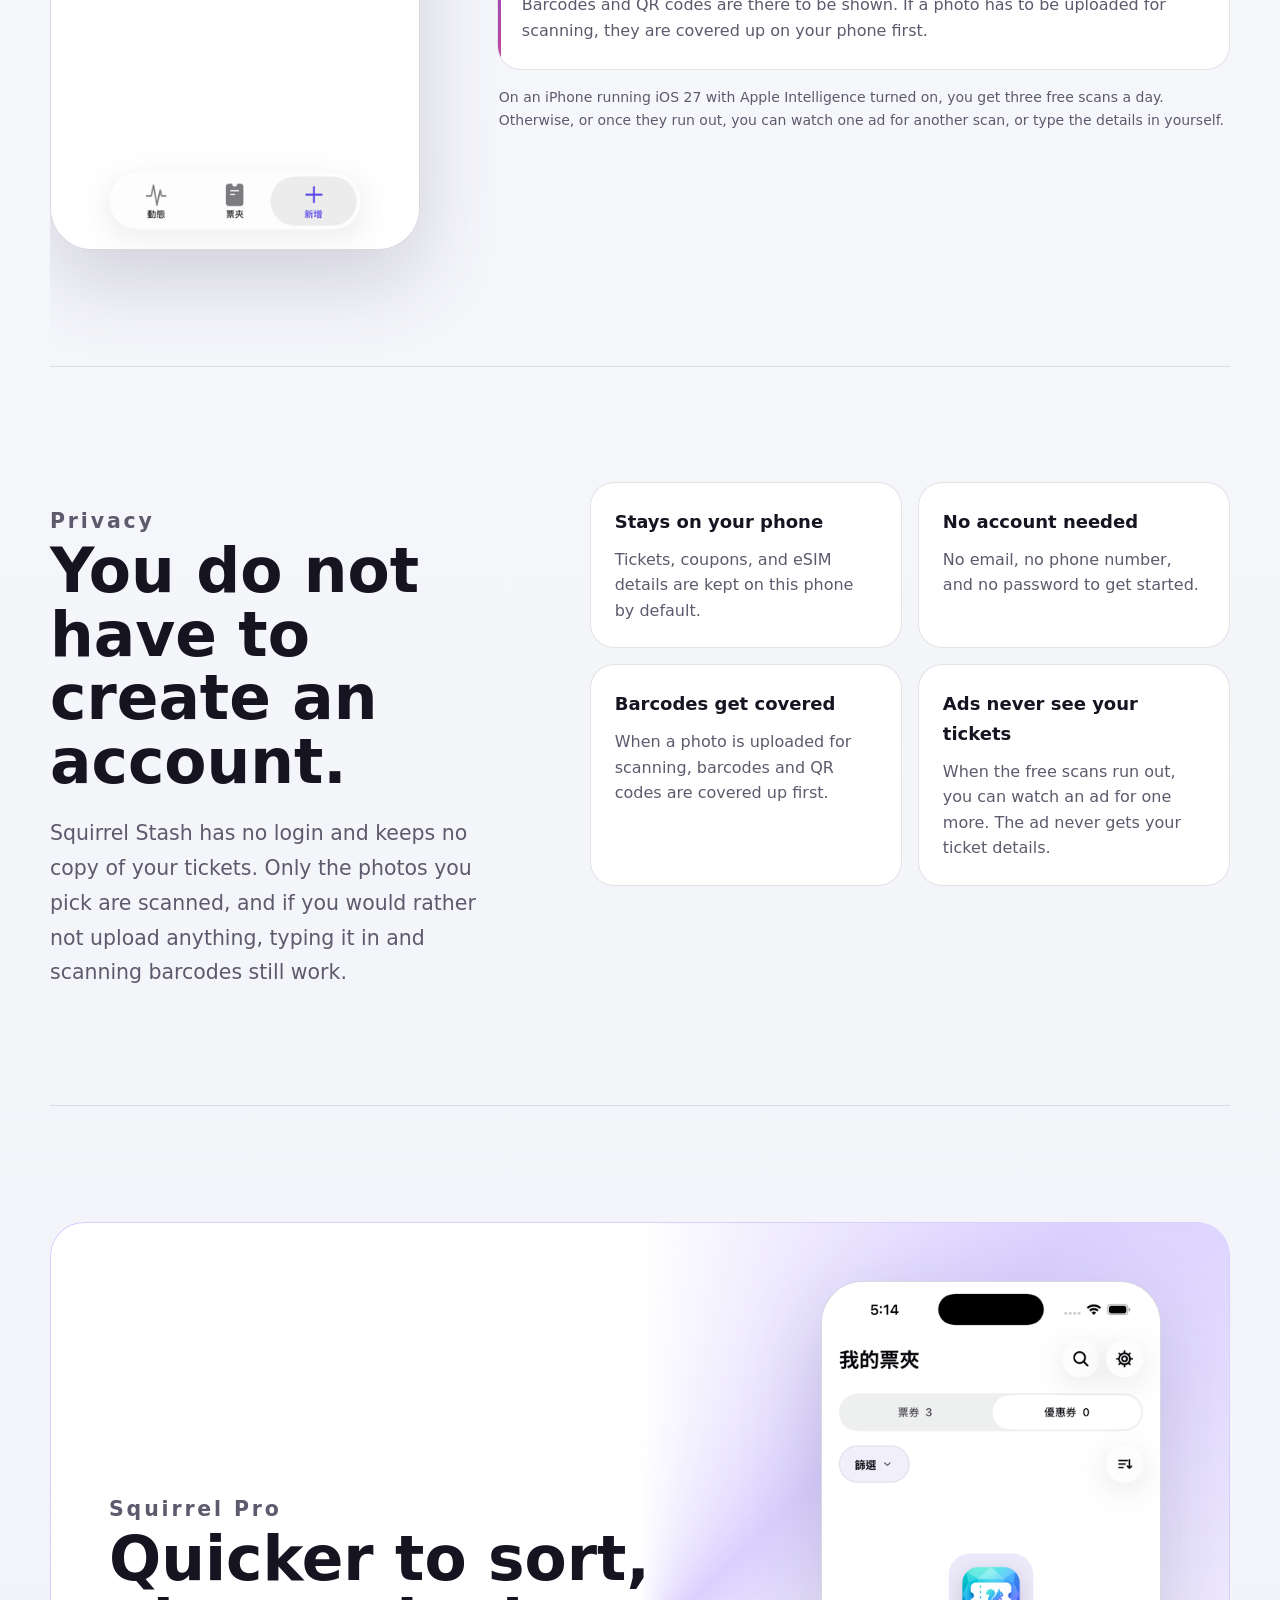
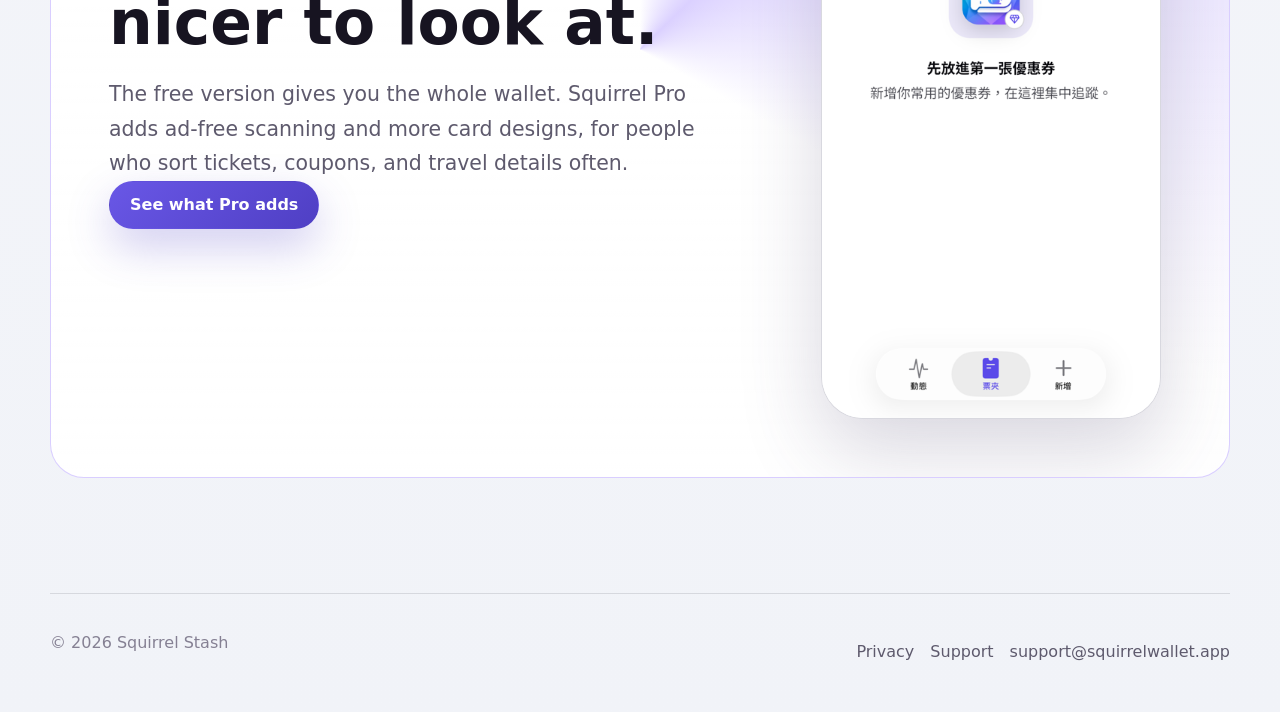
==== commit 4e510744: "fix: state the iOS 27 / Apple Intelligence condition for the free daily scans The homepage advertise" ====
--- a/index.html
+++ b/index.html
@@ -32,7 +32,7 @@
       } catch (error) {}
     })();
   </script>
-  <link rel="stylesheet" href="/styles.css?v=20260904b">
+  <link rel="stylesheet" href="/styles.css?v=20260904c">
 </head>
 <body class="home-page">
   <div class="scroll-progress" aria-hidden="true"></div>
@@ -99,7 +99,7 @@
         </div>
         <div data-anim="up">
           <dt data-i18n="facts.pro.title">每天 3 次免費辨識</dt>
-          <dd data-i18n="facts.pro.body">支援的機型每天免費 3 次</dd>
+          <dd data-i18n="facts.pro.body">需 iOS 27 以上並開啟 Apple Intelligence</dd>
         </div>
       </dl>
     </section>
@@ -160,6 +160,7 @@
             <h3 data-i18n="add.step3.title">放心出示</h3>
             <p data-i18n="add.step3.body">條碼和 QR Code 是拿來出示的。需要上傳辨識時，會先在你手機上把條碼遮起來再送出。</p>
           </article>
+          <p class="capture-note" data-anim="up" data-i18n="add.note">iPhone 是 iOS 27 以上、而且開了 Apple Intelligence 的話，每天有 3 次免費辨識。不符合條件或當天次數用完時，可以看一支廣告換一次，也可以直接手動輸入。</p>
         </div>
       </div>
     </section>
@@ -240,7 +241,7 @@
         'facts.private.title': '不用註冊帳號',
         'facts.private.body': '不用 email，也不用密碼',
         'facts.pro.title': '每天 3 次免費辨識',
-        'facts.pro.body': '支援的機型每天免費 3 次',
+        'facts.pro.body': '需 iOS 27 以上並開啟 Apple Intelligence',
         'strip.tickets': '票券',
         'strip.coupons': '優惠券',
         'strip.esim': 'eSIM 開通資料',
@@ -256,6 +257,7 @@
         'add.kicker': '新增票券',
         'add.title': '拍照、掃碼、貼網址，都可以。',
         'add.body': '用照片新增的時候，Squirrel Stash 會先幫你把看得出來的欄位填好。你只要檢查一下、改一改，再存起來就好。',
+        'add.note': 'iPhone 是 iOS 27 以上、而且開了 Apple Intelligence 的話，每天有 3 次免費辨識。不符合條件或當天次數用完時，可以看一支廣告換一次，也可以直接手動輸入。',
         'add.step1.title': '拍張照，或選截圖',
         'add.step1.body': 'App 會先幫你填好名稱、日期、店家和分類。',
         'add.step2.title': '檢查一下再存',
@@ -298,7 +300,7 @@
         'facts.private.title': 'No account needed',
         'facts.private.body': 'No email, no password',
         'facts.pro.title': '3 free scans a day',
-        'facts.pro.body': 'On supported iPhones',
+        'facts.pro.body': 'Needs iOS 27 with Apple Intelligence on',
         'strip.tickets': 'Tickets',
         'strip.coupons': 'Coupons',
         'strip.esim': 'eSIM details',
@@ -314,6 +316,7 @@
         'add.kicker': 'Adding a ticket',
         'add.title': 'Take a photo, scan a code, or paste a link.',
         'add.body': 'When you add from a photo, Squirrel Stash fills in the fields it can read. You check them, fix anything wrong, and save.',
+        'add.note': 'On an iPhone running iOS 27 with Apple Intelligence turned on, you get three free scans a day. Otherwise, or once they run out, you can watch one ad for another scan, or type the details in yourself.',
         'add.step1.title': 'Take a photo or pick a screenshot',
         'add.step1.body': 'The app fills in the name, date, shop, and category for you.',
         'add.step2.title': 'Check it before saving',
--- a/styles.css
+++ b/styles.css
@@ -2665,3 +2665,13 @@
   outline: 3px solid color-mix(in srgb, var(--home-accent) 60%, transparent);
   outline-offset: 3px;
 }
+
+/* Footnote under the capture steps: who gets the free daily scans, and what
+   happens when you do not. */
+.capture-note {
+  margin: 4px 0 0;
+  padding-left: 2px;
+  color: var(--home-faint);
+  font-size: 14px;
+  line-height: 1.6;
+}
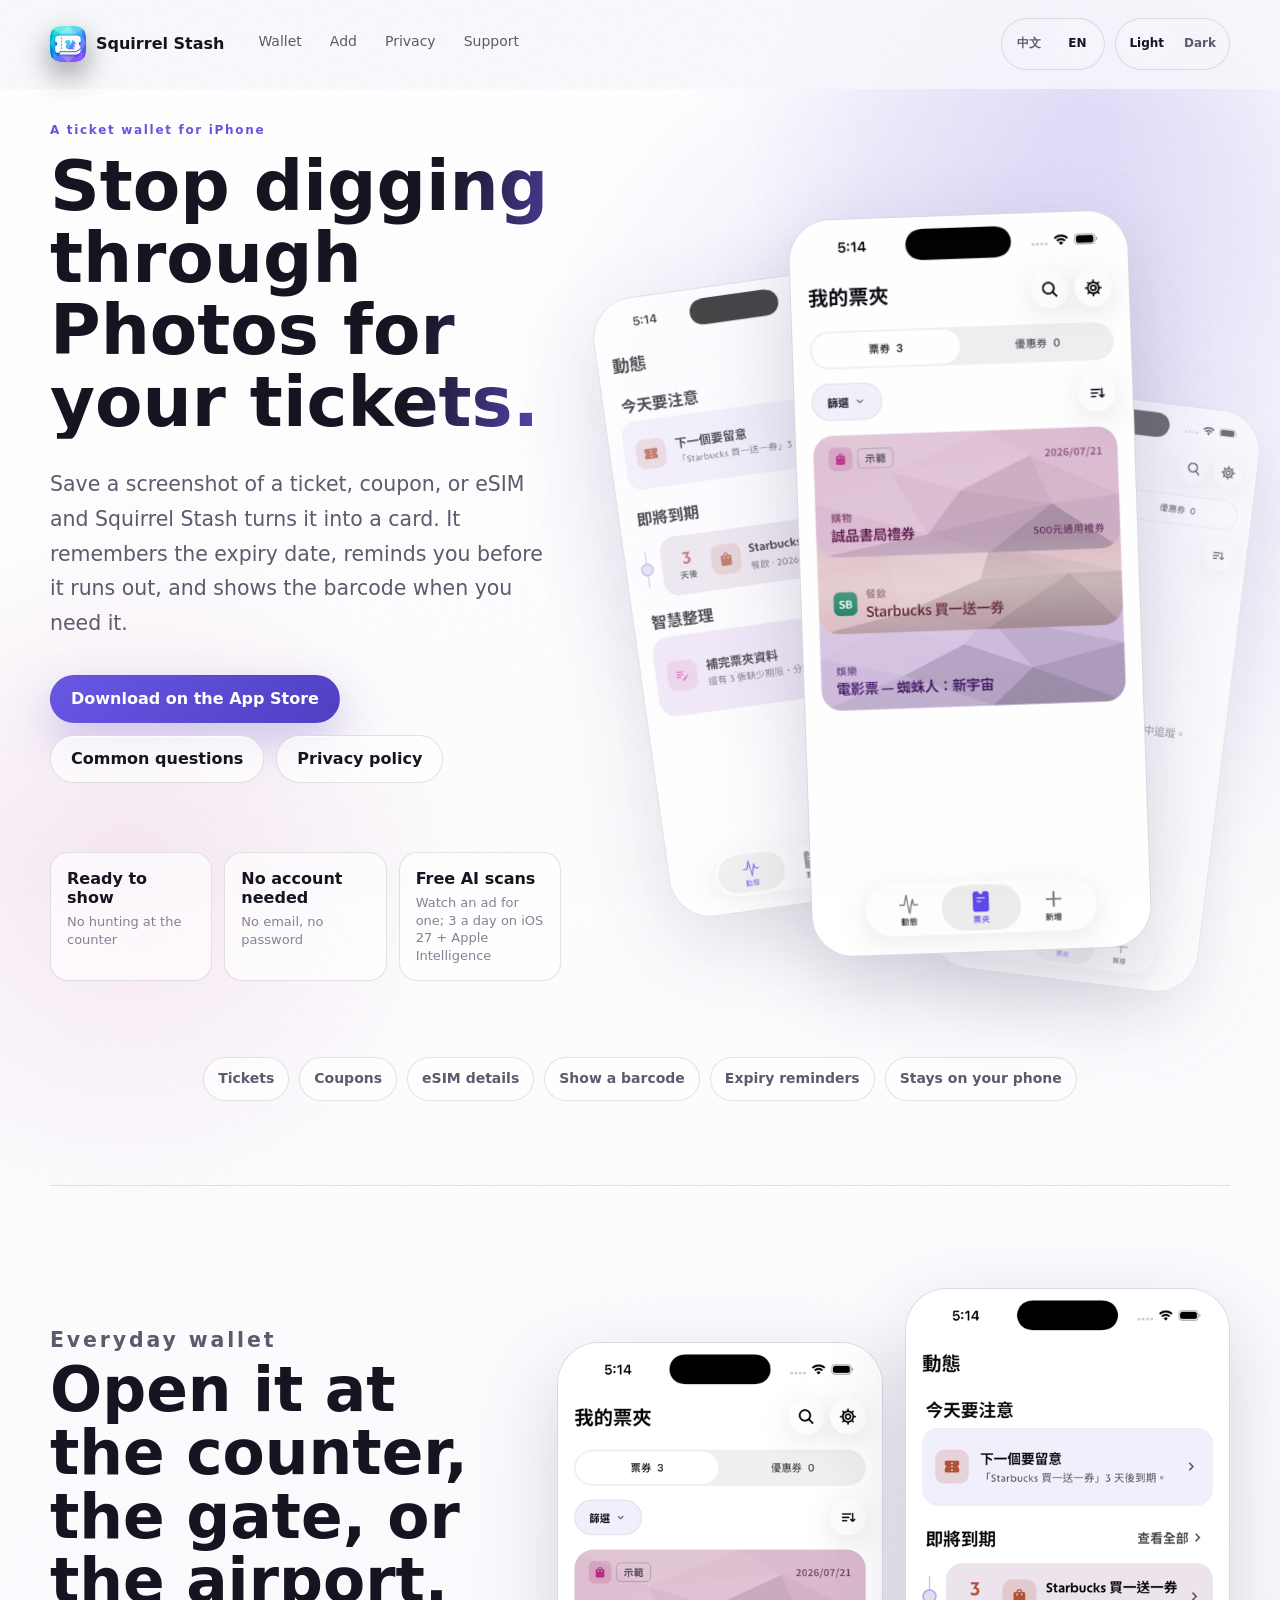
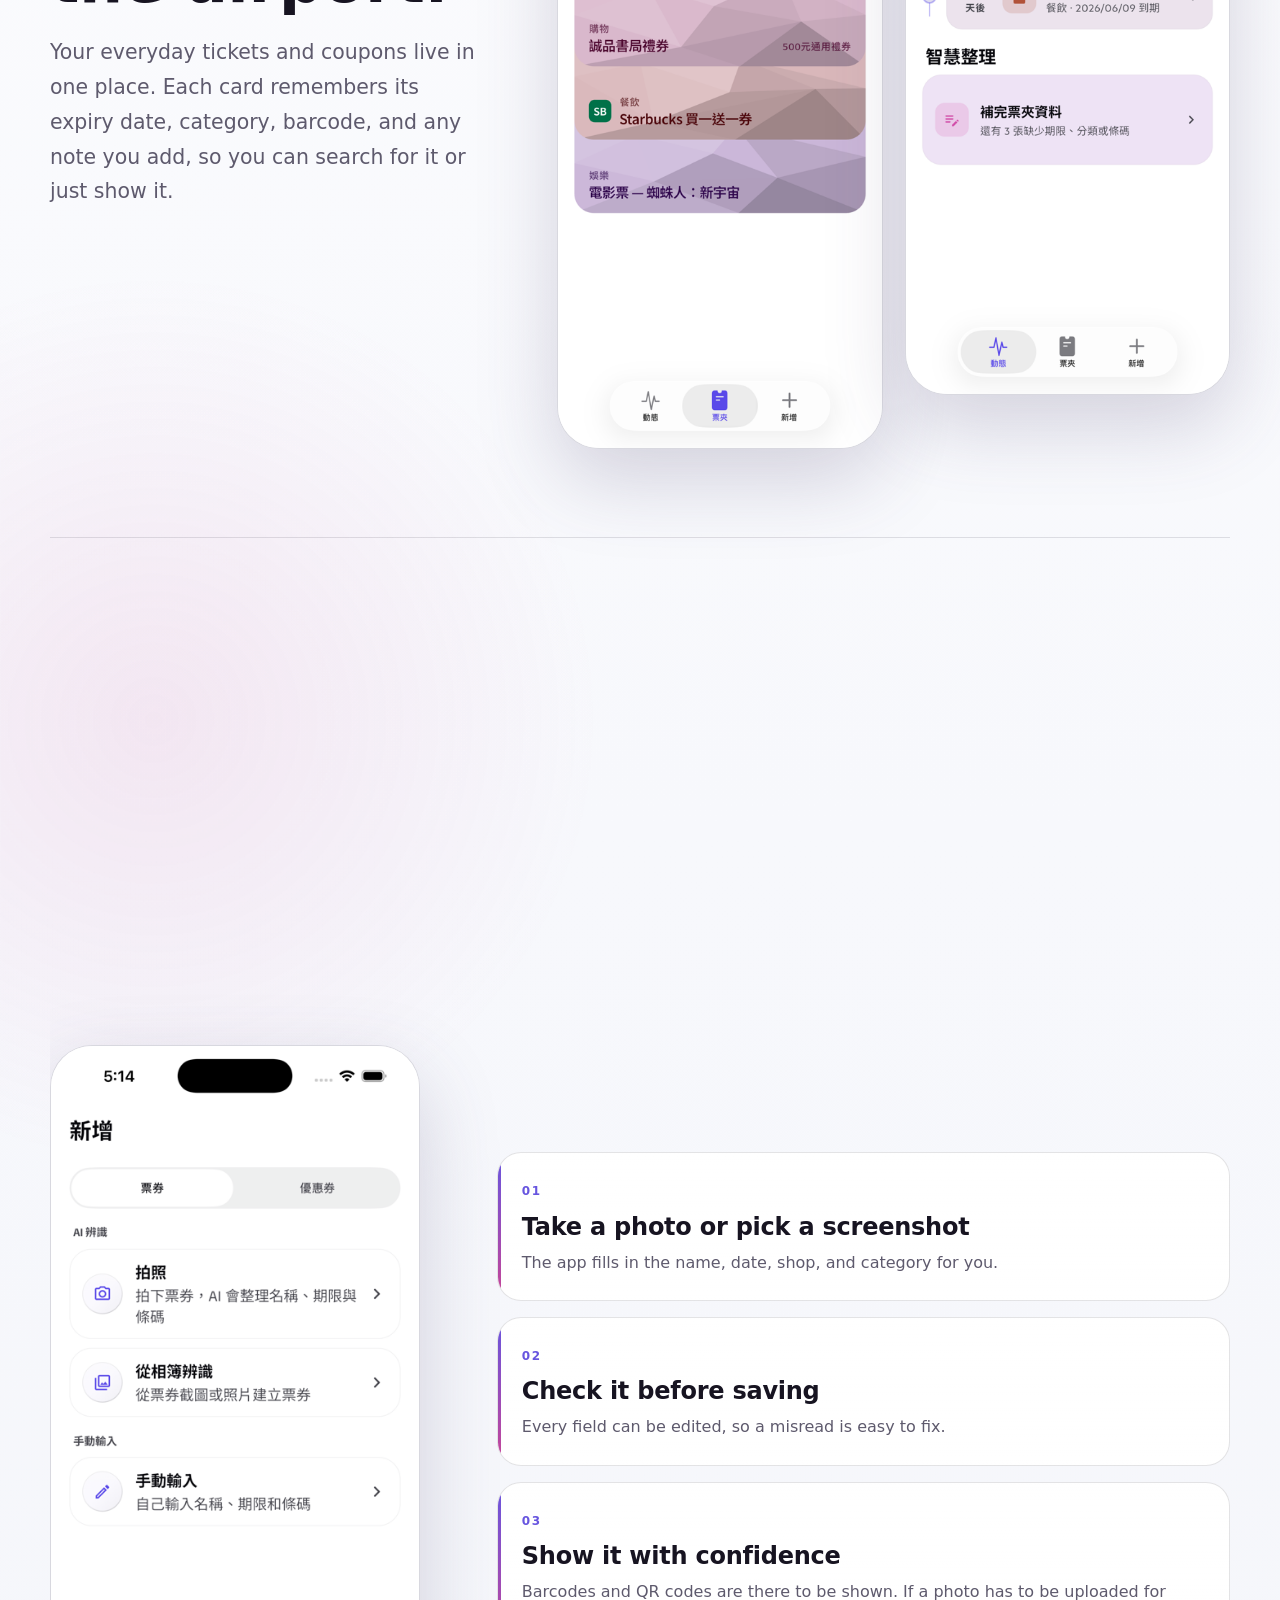
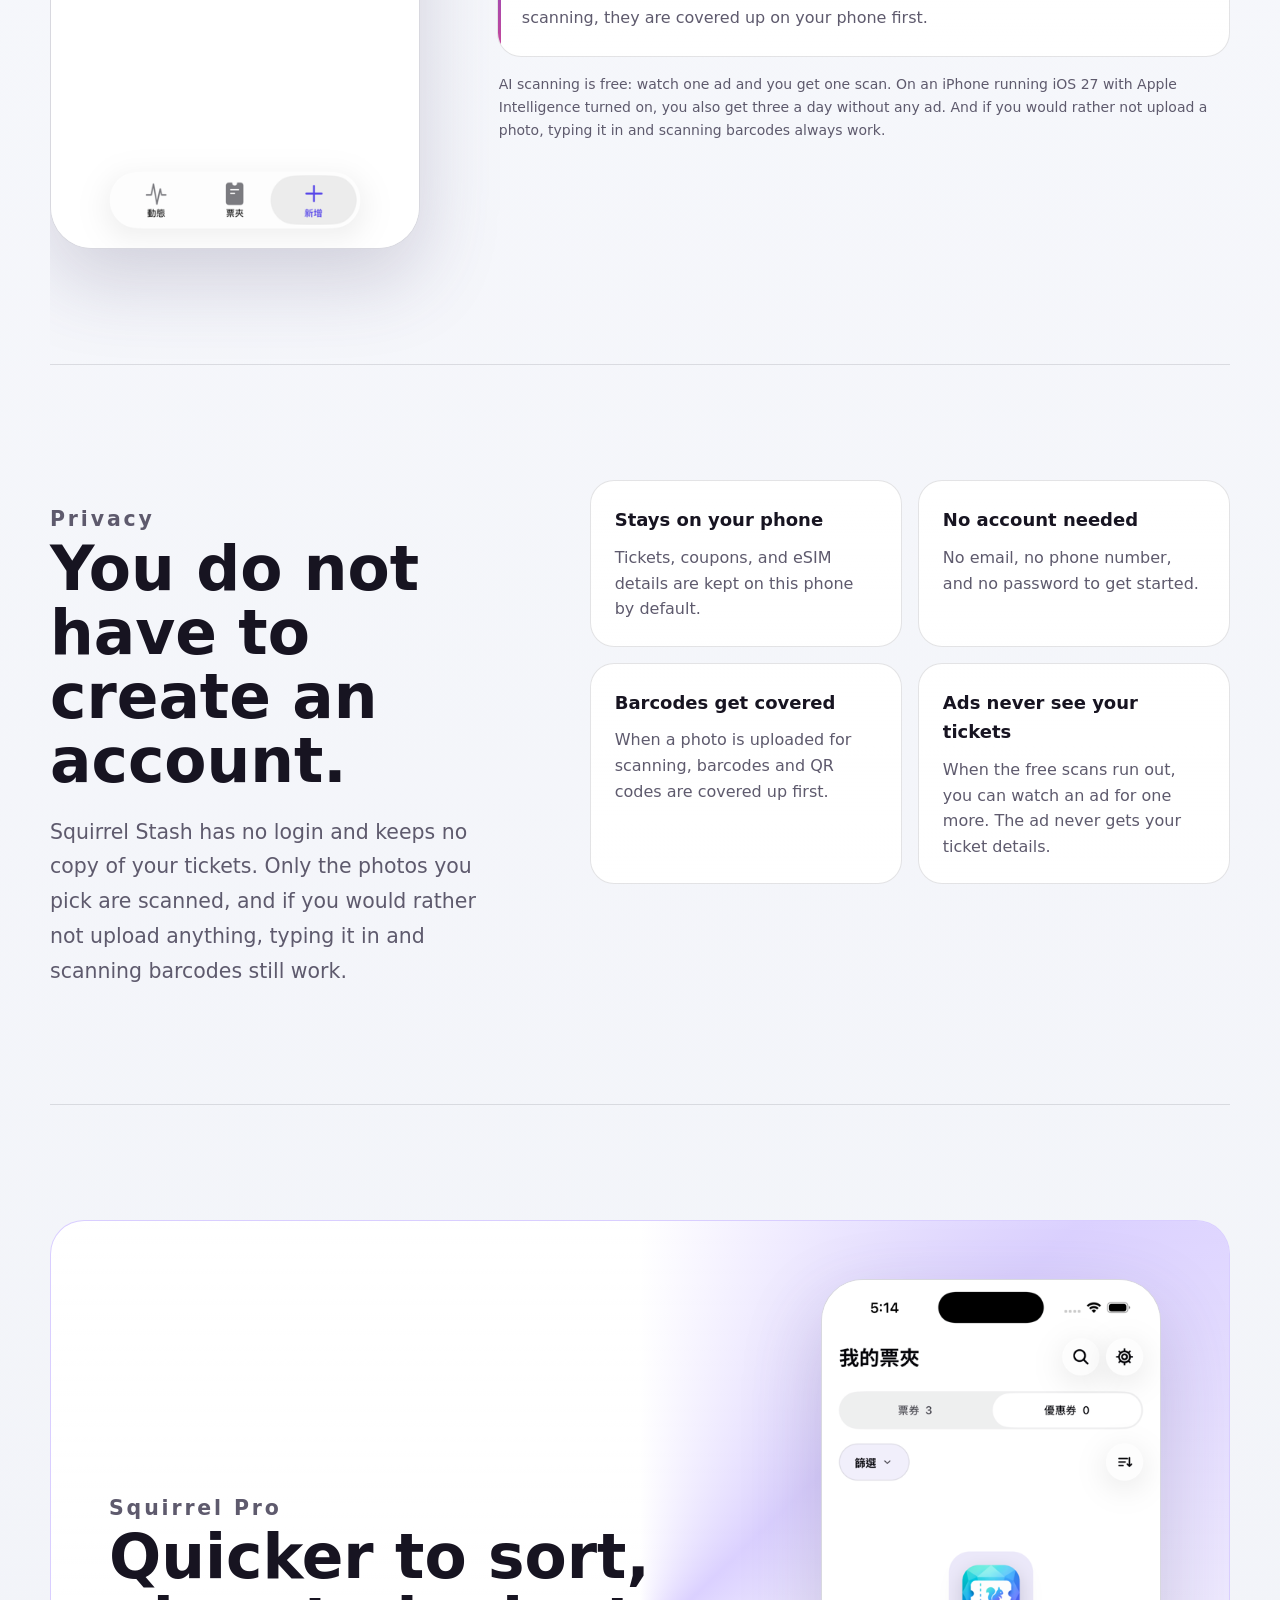
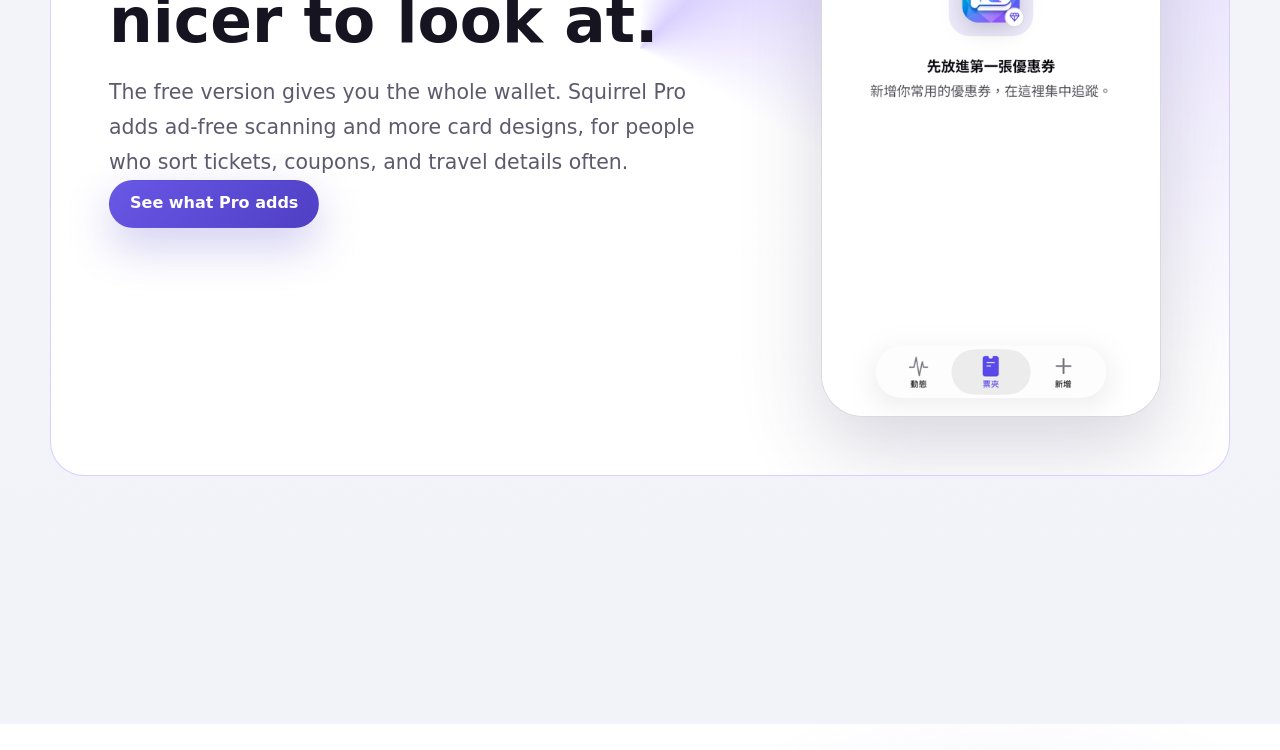
==== commit da2e9ac5: "fix: lead with the ad route so free AI scanning does not look iOS 27 only The previous wording put t" ====
--- a/index.html
+++ b/index.html
@@ -98,8 +98,8 @@
           <dd data-i18n="facts.private.body">不用 email，也不用密碼</dd>
         </div>
         <div data-anim="up">
-          <dt data-i18n="facts.pro.title">每天 3 次免費辨識</dt>
-          <dd data-i18n="facts.pro.body">需 iOS 27 以上並開啟 Apple Intelligence</dd>
+          <dt data-i18n="facts.pro.title">AI 辨識免費</dt>
+          <dd data-i18n="facts.pro.body">看廣告換一次；iOS 27＋Apple Intelligence 每天 3 次</dd>
         </div>
       </dl>
     </section>
@@ -160,7 +160,7 @@
             <h3 data-i18n="add.step3.title">放心出示</h3>
             <p data-i18n="add.step3.body">條碼和 QR Code 是拿來出示的。需要上傳辨識時，會先在你手機上把條碼遮起來再送出。</p>
           </article>
-          <p class="capture-note" data-anim="up" data-i18n="add.note">iPhone 是 iOS 27 以上、而且開了 Apple Intelligence 的話，每天有 3 次免費辨識。不符合條件或當天次數用完時，可以看一支廣告換一次，也可以直接手動輸入。</p>
+          <p class="capture-note" data-anim="up" data-i18n="add.note">AI 辨識不用付費：看一支廣告就能換一次。如果 iPhone 是 iOS 27 以上、而且開了 Apple Intelligence，每天還有 3 次不用看廣告。不想上傳照片的話，手動輸入和掃條碼隨時都能用。</p>
         </div>
       </div>
     </section>
@@ -240,8 +240,8 @@
         'facts.ready.body': '結帳、進場不用再找',
         'facts.private.title': '不用註冊帳號',
         'facts.private.body': '不用 email，也不用密碼',
-        'facts.pro.title': '每天 3 次免費辨識',
-        'facts.pro.body': '需 iOS 27 以上並開啟 Apple Intelligence',
+        'facts.pro.title': 'AI 辨識免費',
+        'facts.pro.body': '看廣告換一次；iOS 27＋Apple Intelligence 每天 3 次',
         'strip.tickets': '票券',
         'strip.coupons': '優惠券',
         'strip.esim': 'eSIM 開通資料',
@@ -257,7 +257,7 @@
         'add.kicker': '新增票券',
         'add.title': '拍照、掃碼、貼網址，都可以。',
         'add.body': '用照片新增的時候，Squirrel Stash 會先幫你把看得出來的欄位填好。你只要檢查一下、改一改，再存起來就好。',
-        'add.note': 'iPhone 是 iOS 27 以上、而且開了 Apple Intelligence 的話，每天有 3 次免費辨識。不符合條件或當天次數用完時，可以看一支廣告換一次，也可以直接手動輸入。',
+        'add.note': 'AI 辨識不用付費：看一支廣告就能換一次。如果 iPhone 是 iOS 27 以上、而且開了 Apple Intelligence，每天還有 3 次不用看廣告。不想上傳照片的話，手動輸入和掃條碼隨時都能用。',
         'add.step1.title': '拍張照，或選截圖',
         'add.step1.body': 'App 會先幫你填好名稱、日期、店家和分類。',
         'add.step2.title': '檢查一下再存',
@@ -299,8 +299,8 @@
         'facts.ready.body': 'No hunting at the counter',
         'facts.private.title': 'No account needed',
         'facts.private.body': 'No email, no password',
-        'facts.pro.title': '3 free scans a day',
-        'facts.pro.body': 'Needs iOS 27 with Apple Intelligence on',
+        'facts.pro.title': 'Free AI scans',
+        'facts.pro.body': 'Watch an ad for one; 3 a day on iOS 27 + Apple Intelligence',
         'strip.tickets': 'Tickets',
         'strip.coupons': 'Coupons',
         'strip.esim': 'eSIM details',
@@ -316,7 +316,7 @@
         'add.kicker': 'Adding a ticket',
         'add.title': 'Take a photo, scan a code, or paste a link.',
         'add.body': 'When you add from a photo, Squirrel Stash fills in the fields it can read. You check them, fix anything wrong, and save.',
-        'add.note': 'On an iPhone running iOS 27 with Apple Intelligence turned on, you get three free scans a day. Otherwise, or once they run out, you can watch one ad for another scan, or type the details in yourself.',
+        'add.note': 'AI scanning is free: watch one ad and you get one scan. On an iPhone running iOS 27 with Apple Intelligence turned on, you also get three a day without any ad. And if you would rather not upload a photo, typing it in and scanning barcodes always work.',
         'add.step1.title': 'Take a photo or pick a screenshot',
         'add.step1.body': 'The app fills in the name, date, shop, and category for you.',
         'add.step2.title': 'Check it before saving',
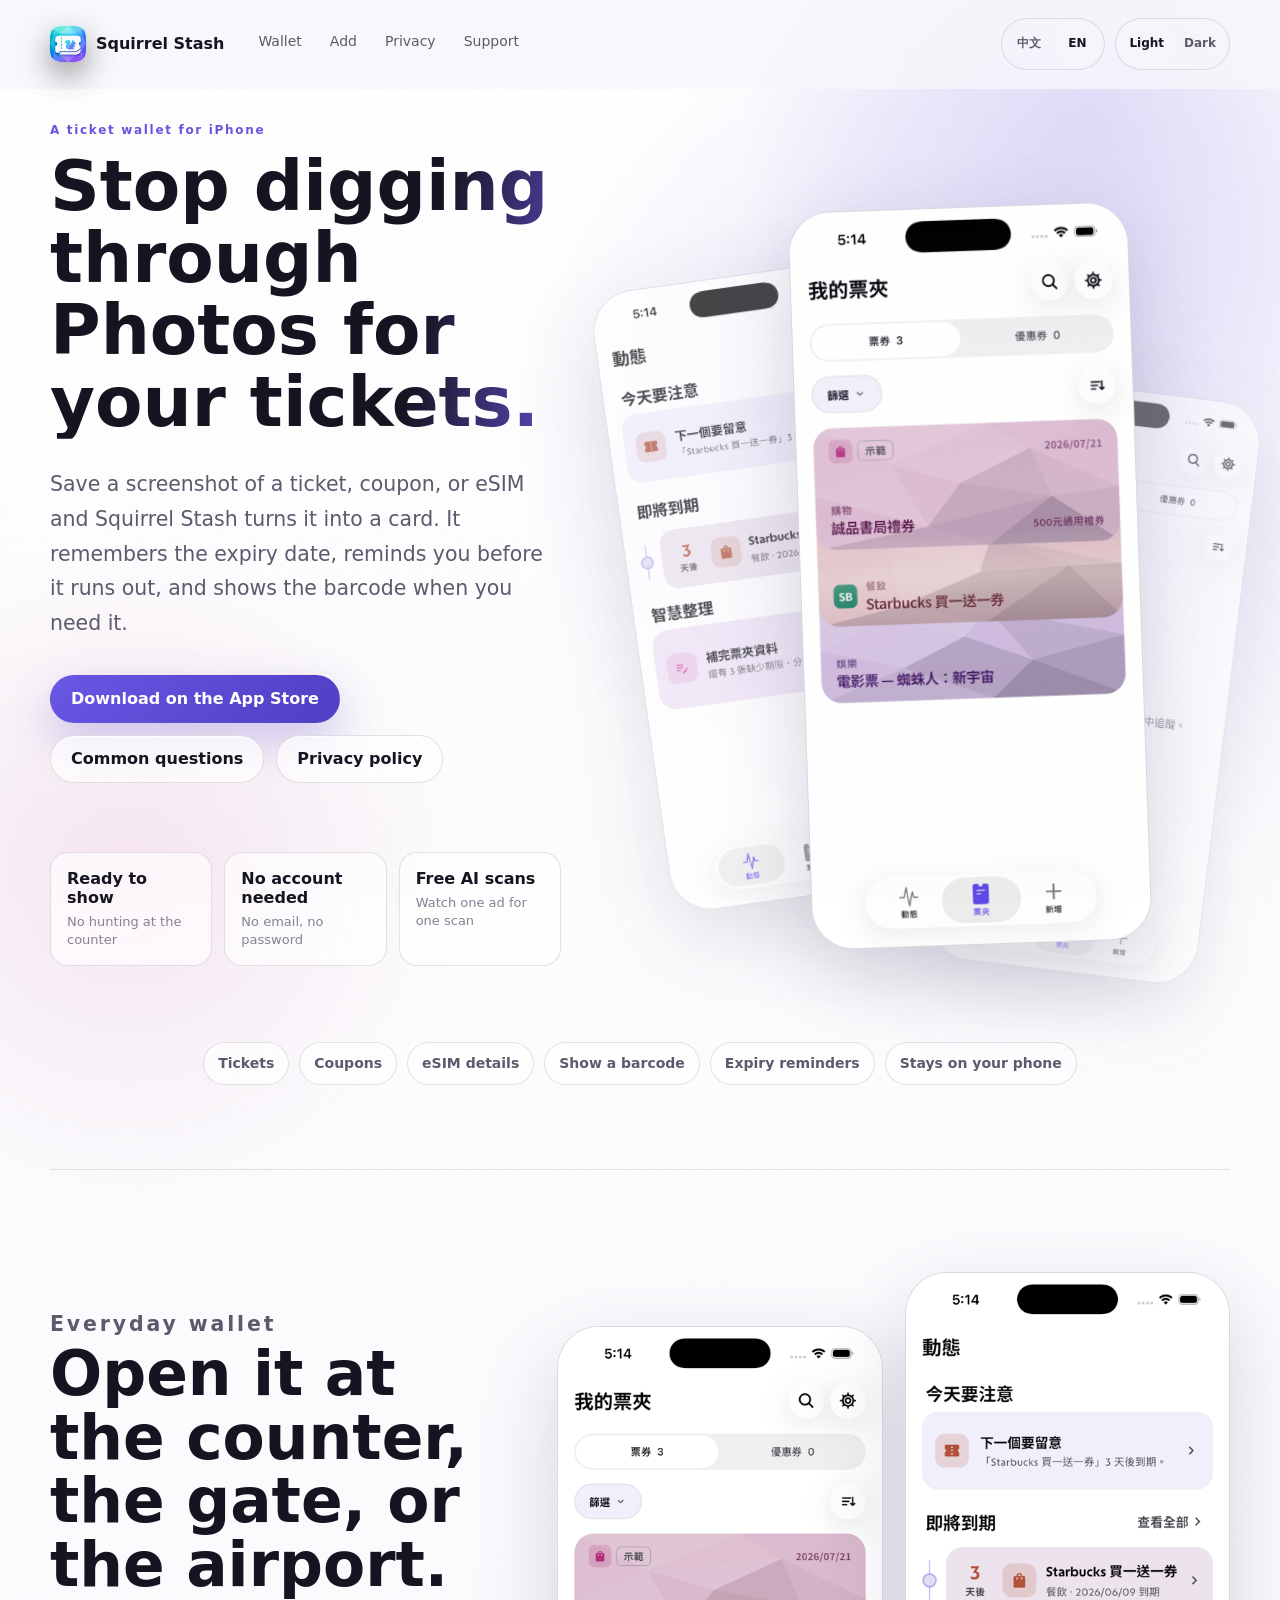
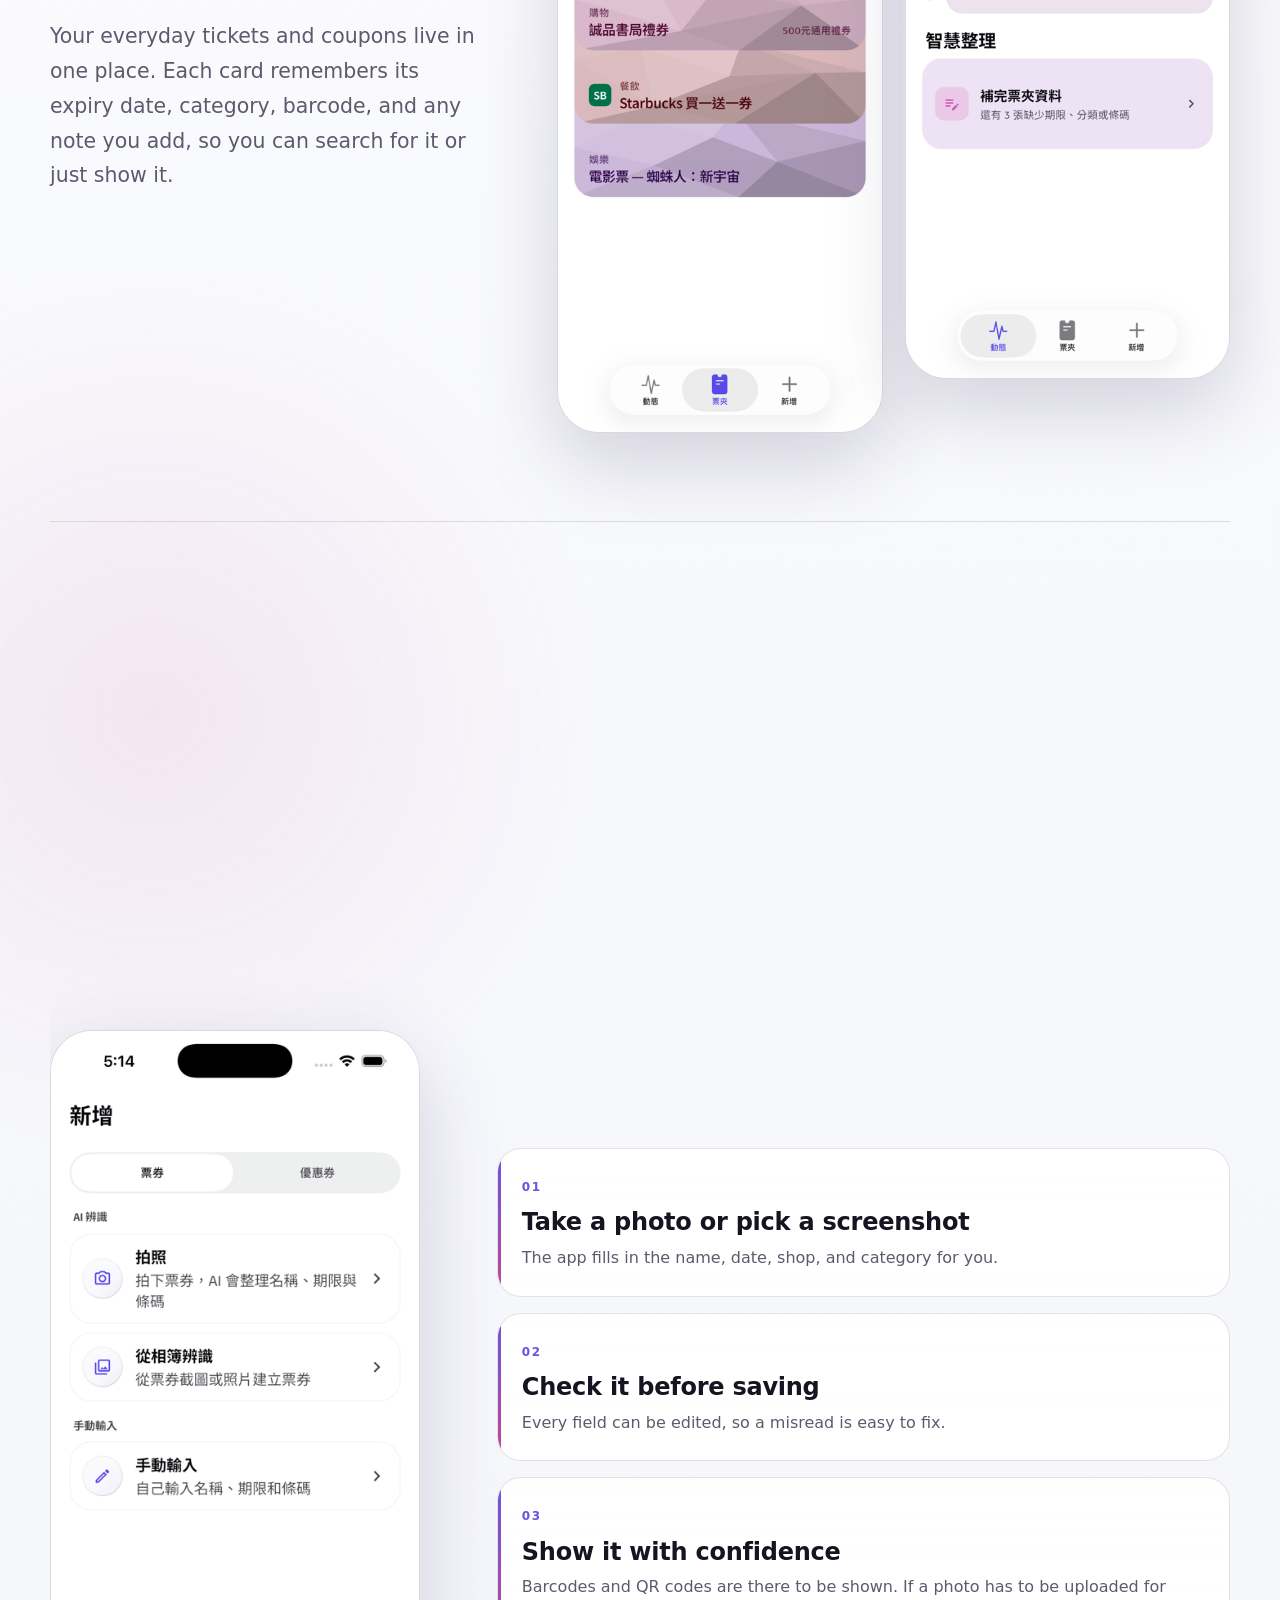
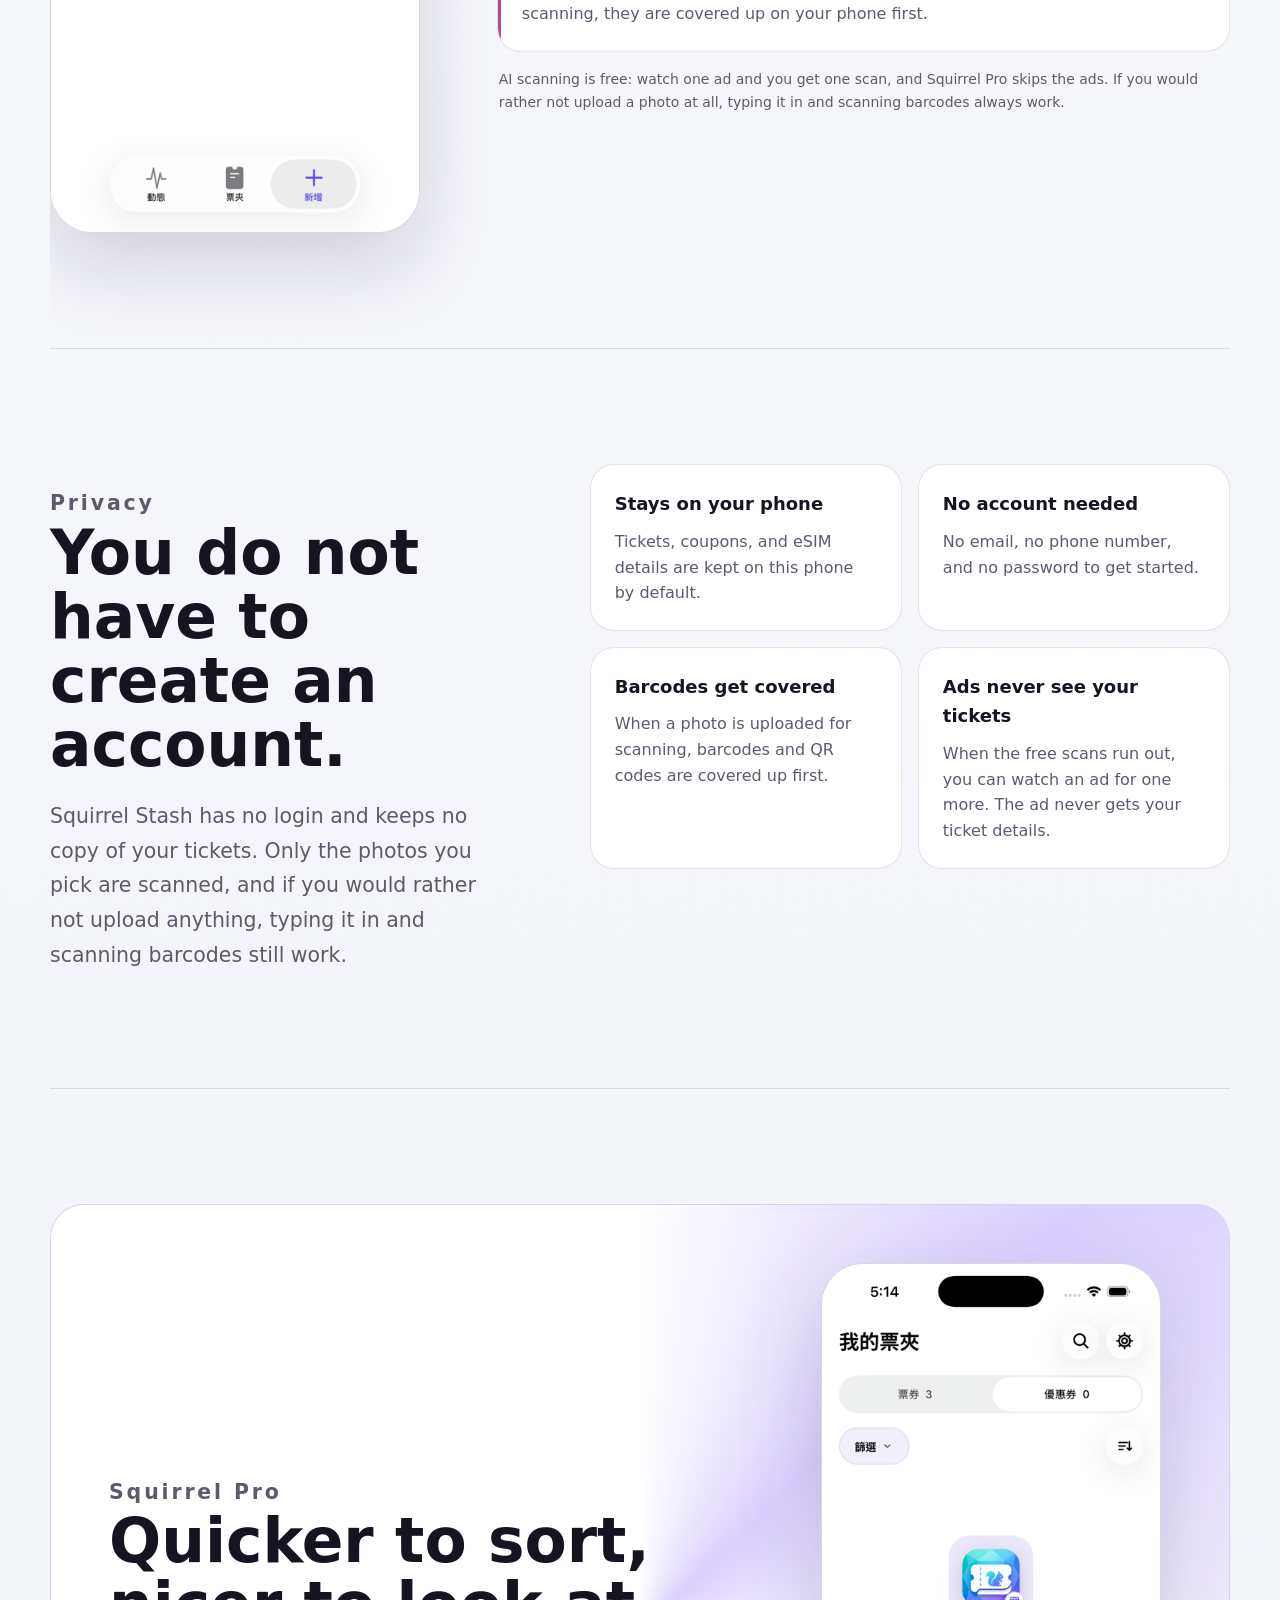
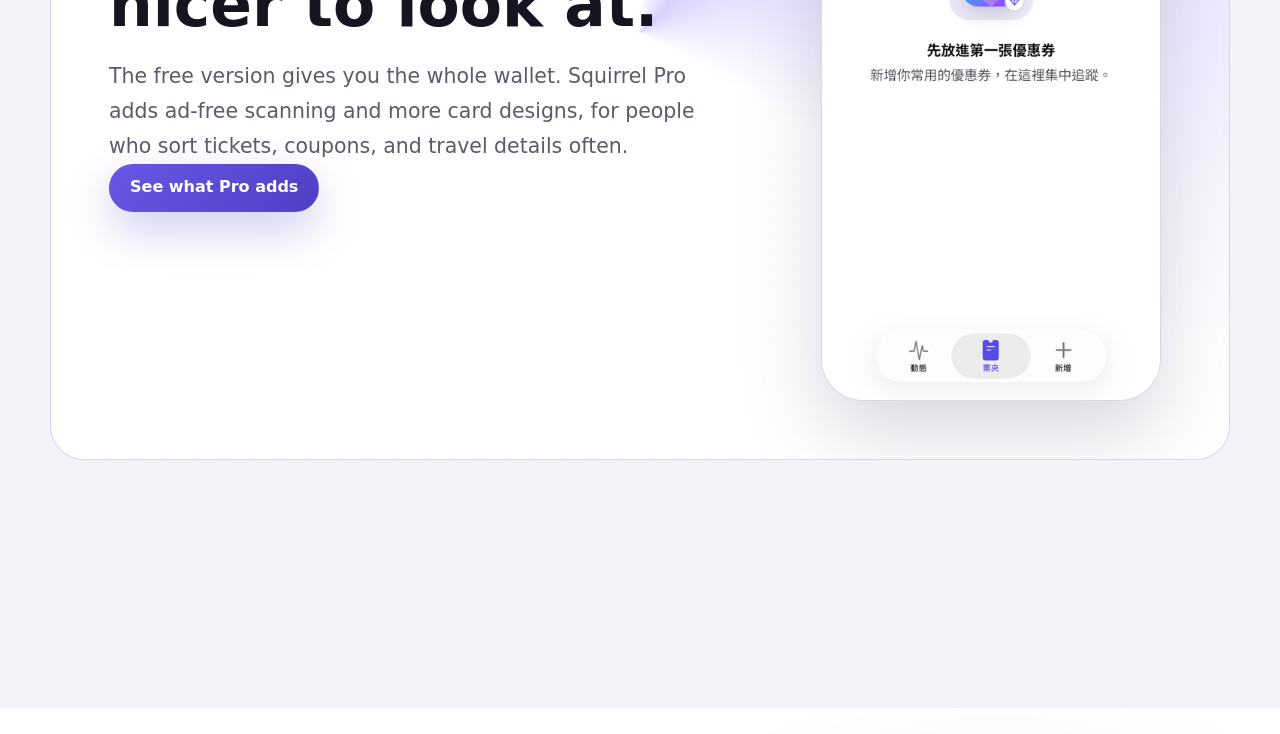
==== commit 89d68f8d: "fix: drop the daily free scans from the homepage until the feature ships The daily three free AI rec" ====
--- a/index.html
+++ b/index.html
@@ -99,7 +99,7 @@
         </div>
         <div data-anim="up">
           <dt data-i18n="facts.pro.title">AI 辨識免費</dt>
-          <dd data-i18n="facts.pro.body">看廣告換一次；iOS 27＋Apple Intelligence 每天 3 次</dd>
+          <dd data-i18n="facts.pro.body">看一支廣告就能換一次</dd>
         </div>
       </dl>
     </section>
@@ -160,7 +160,7 @@
             <h3 data-i18n="add.step3.title">放心出示</h3>
             <p data-i18n="add.step3.body">條碼和 QR Code 是拿來出示的。需要上傳辨識時，會先在你手機上把條碼遮起來再送出。</p>
           </article>
-          <p class="capture-note" data-anim="up" data-i18n="add.note">AI 辨識不用付費：看一支廣告就能換一次。如果 iPhone 是 iOS 27 以上、而且開了 Apple Intelligence，每天還有 3 次不用看廣告。不想上傳照片的話，手動輸入和掃條碼隨時都能用。</p>
+          <p class="capture-note" data-anim="up" data-i18n="add.note">AI 辨識不用付費：看一支廣告就能換一次辨識，Squirrel Pro 則不用看廣告。不想上傳照片的話，手動輸入和掃條碼隨時都能用。</p>
         </div>
       </div>
     </section>
@@ -241,7 +241,7 @@
         'facts.private.title': '不用註冊帳號',
         'facts.private.body': '不用 email，也不用密碼',
         'facts.pro.title': 'AI 辨識免費',
-        'facts.pro.body': '看廣告換一次；iOS 27＋Apple Intelligence 每天 3 次',
+        'facts.pro.body': '看一支廣告就能換一次',
         'strip.tickets': '票券',
         'strip.coupons': '優惠券',
         'strip.esim': 'eSIM 開通資料',
@@ -257,7 +257,7 @@
         'add.kicker': '新增票券',
         'add.title': '拍照、掃碼、貼網址，都可以。',
         'add.body': '用照片新增的時候，Squirrel Stash 會先幫你把看得出來的欄位填好。你只要檢查一下、改一改，再存起來就好。',
-        'add.note': 'AI 辨識不用付費：看一支廣告就能換一次。如果 iPhone 是 iOS 27 以上、而且開了 Apple Intelligence，每天還有 3 次不用看廣告。不想上傳照片的話，手動輸入和掃條碼隨時都能用。',
+        'add.note': 'AI 辨識不用付費：看一支廣告就能換一次辨識，Squirrel Pro 則不用看廣告。不想上傳照片的話，手動輸入和掃條碼隨時都能用。',
         'add.step1.title': '拍張照，或選截圖',
         'add.step1.body': 'App 會先幫你填好名稱、日期、店家和分類。',
         'add.step2.title': '檢查一下再存',
@@ -300,7 +300,7 @@
         'facts.private.title': 'No account needed',
         'facts.private.body': 'No email, no password',
         'facts.pro.title': 'Free AI scans',
-        'facts.pro.body': 'Watch an ad for one; 3 a day on iOS 27 + Apple Intelligence',
+        'facts.pro.body': 'Watch one ad for one scan',
         'strip.tickets': 'Tickets',
         'strip.coupons': 'Coupons',
         'strip.esim': 'eSIM details',
@@ -316,7 +316,7 @@
         'add.kicker': 'Adding a ticket',
         'add.title': 'Take a photo, scan a code, or paste a link.',
         'add.body': 'When you add from a photo, Squirrel Stash fills in the fields it can read. You check them, fix anything wrong, and save.',
-        'add.note': 'AI scanning is free: watch one ad and you get one scan. On an iPhone running iOS 27 with Apple Intelligence turned on, you also get three a day without any ad. And if you would rather not upload a photo, typing it in and scanning barcodes always work.',
+        'add.note': 'AI scanning is free: watch one ad and you get one scan, and Squirrel Pro skips the ads. If you would rather not upload a photo at all, typing it in and scanning barcodes always work.',
         'add.step1.title': 'Take a photo or pick a screenshot',
         'add.step1.body': 'The app fills in the name, date, shop, and category for you.',
         'add.step2.title': 'Check it before saving',
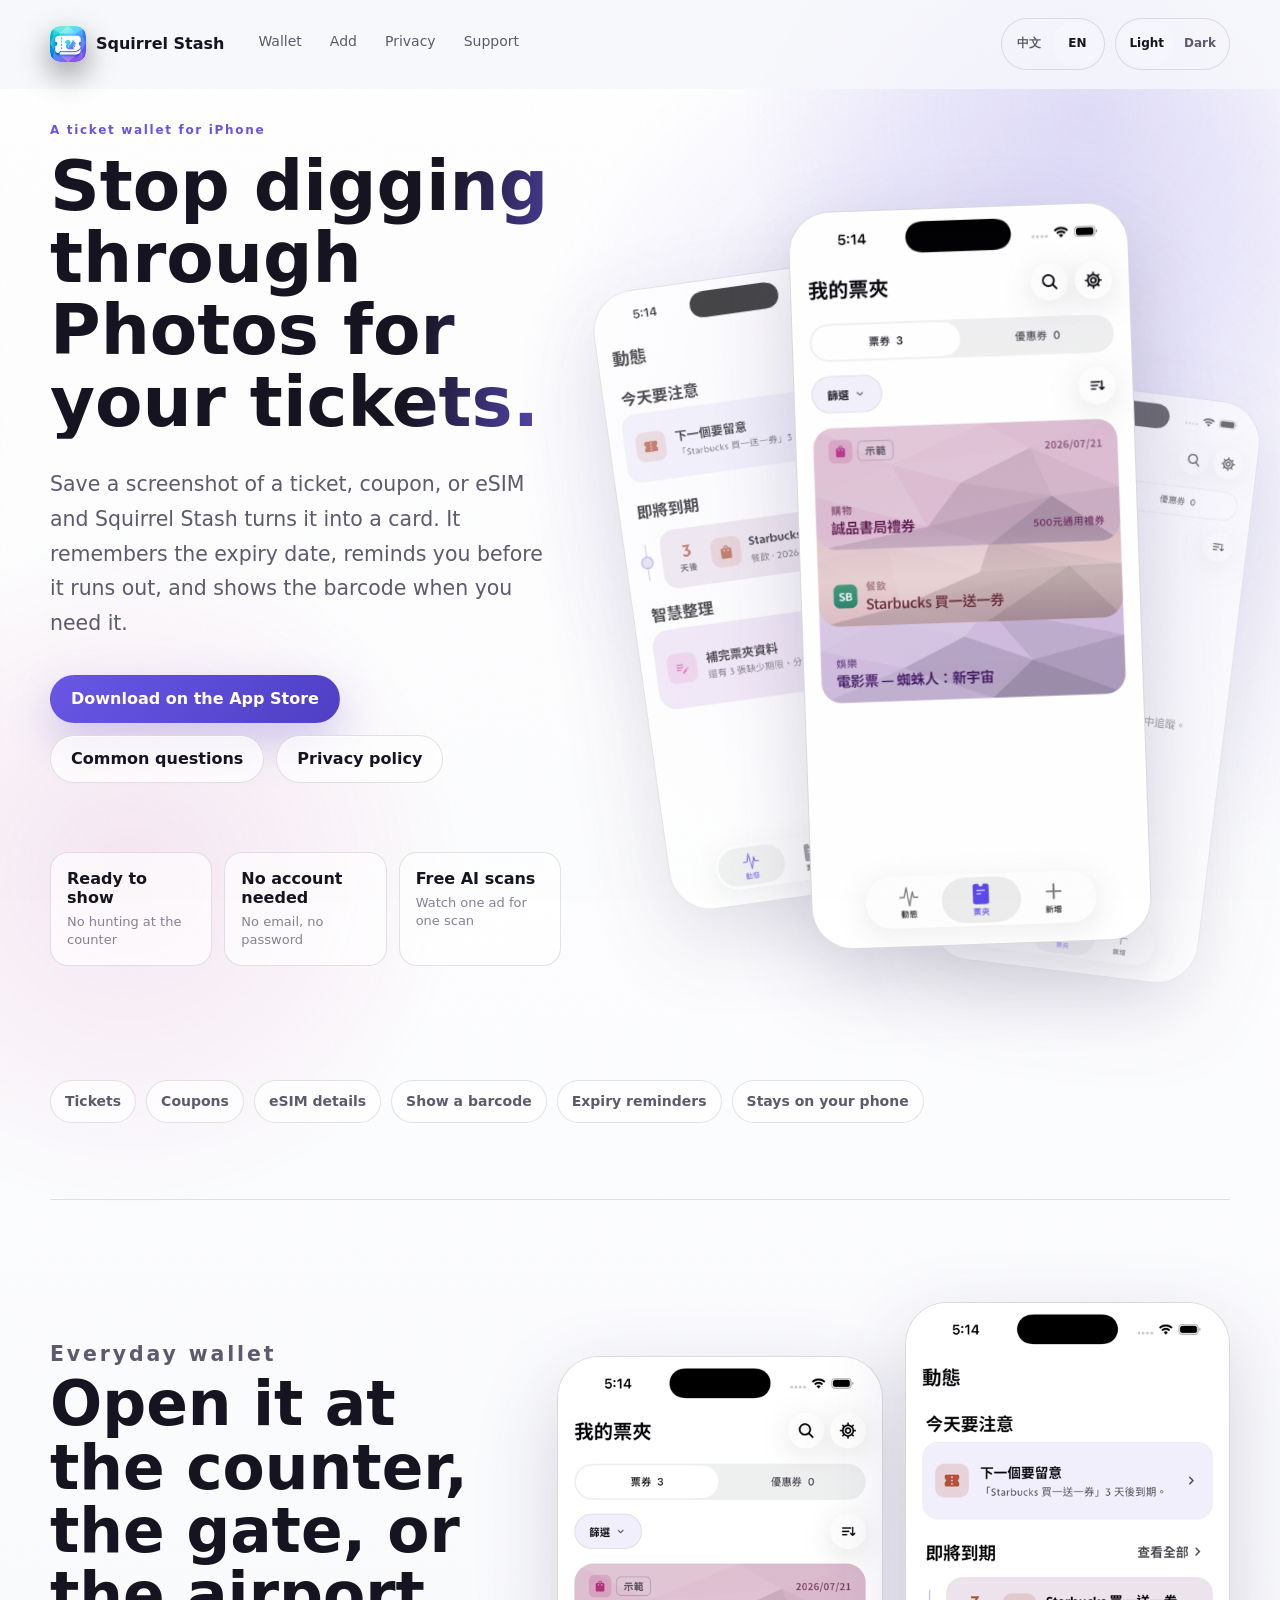
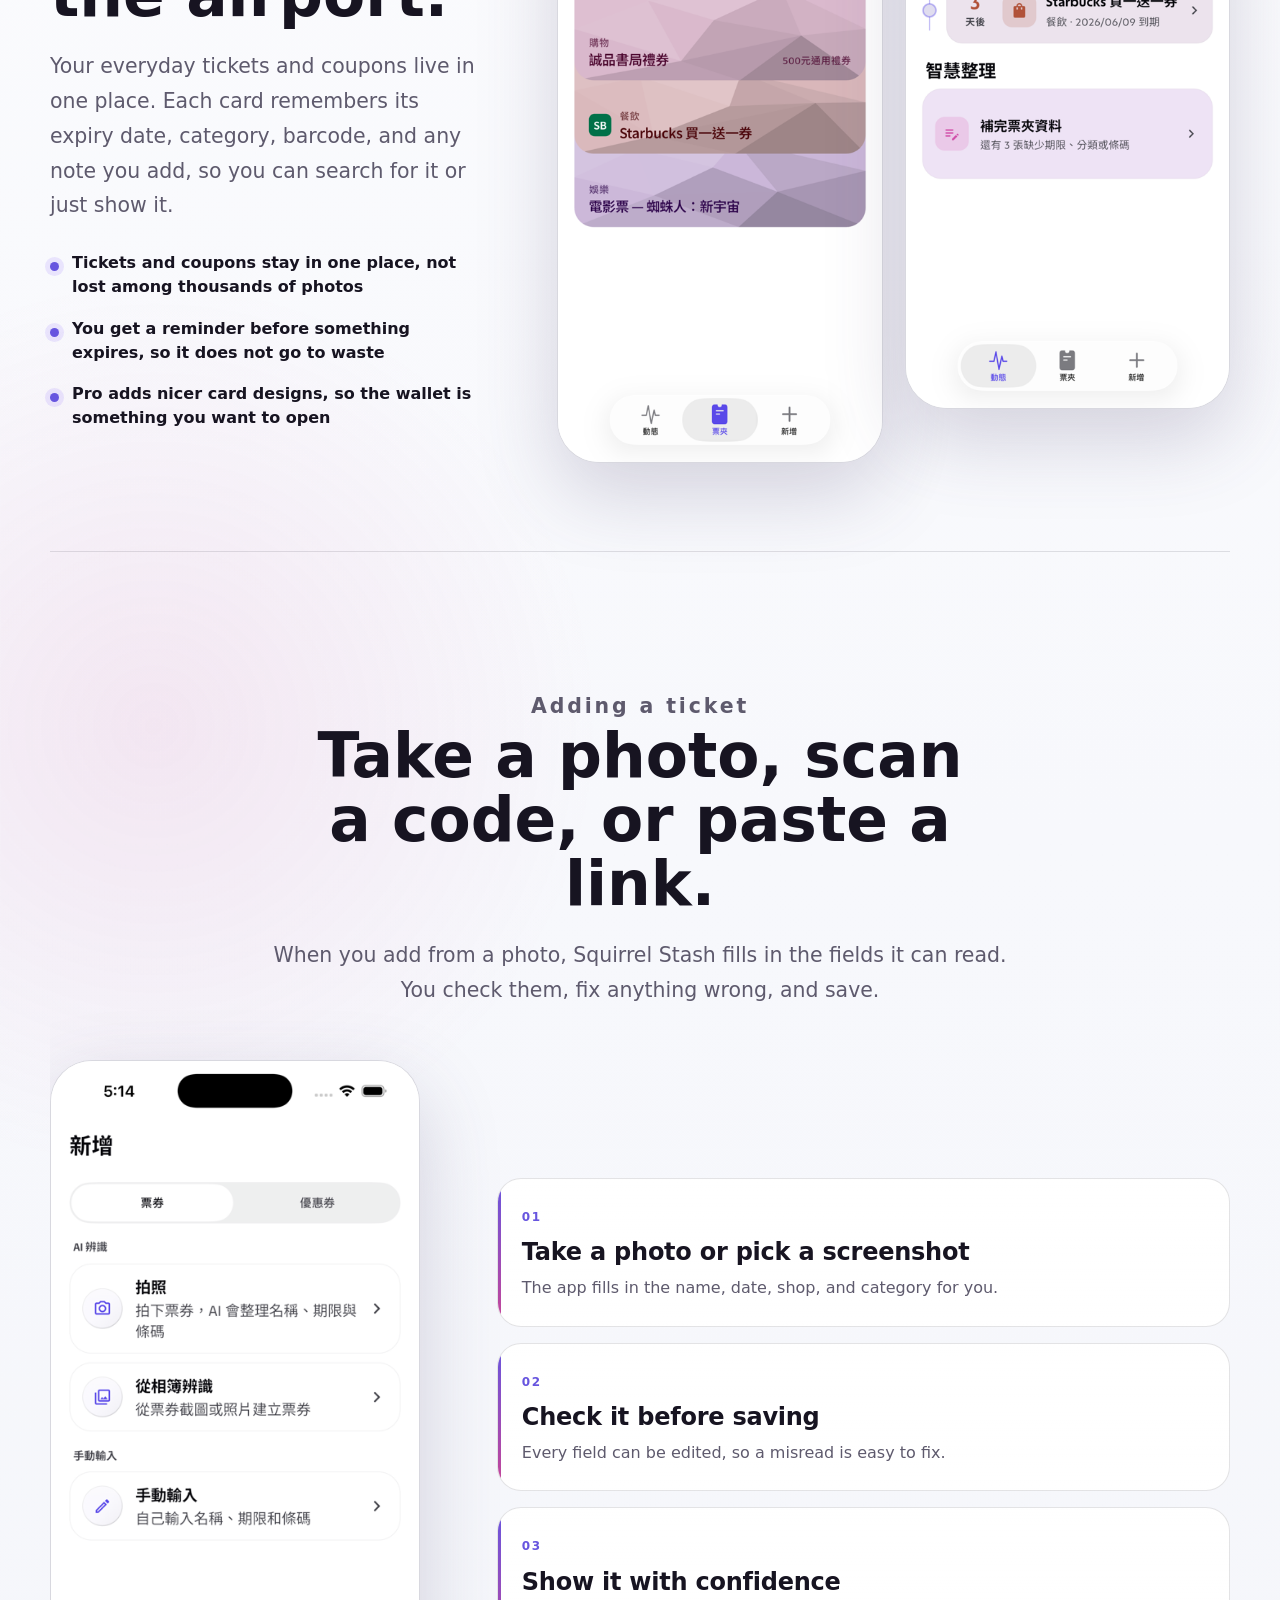
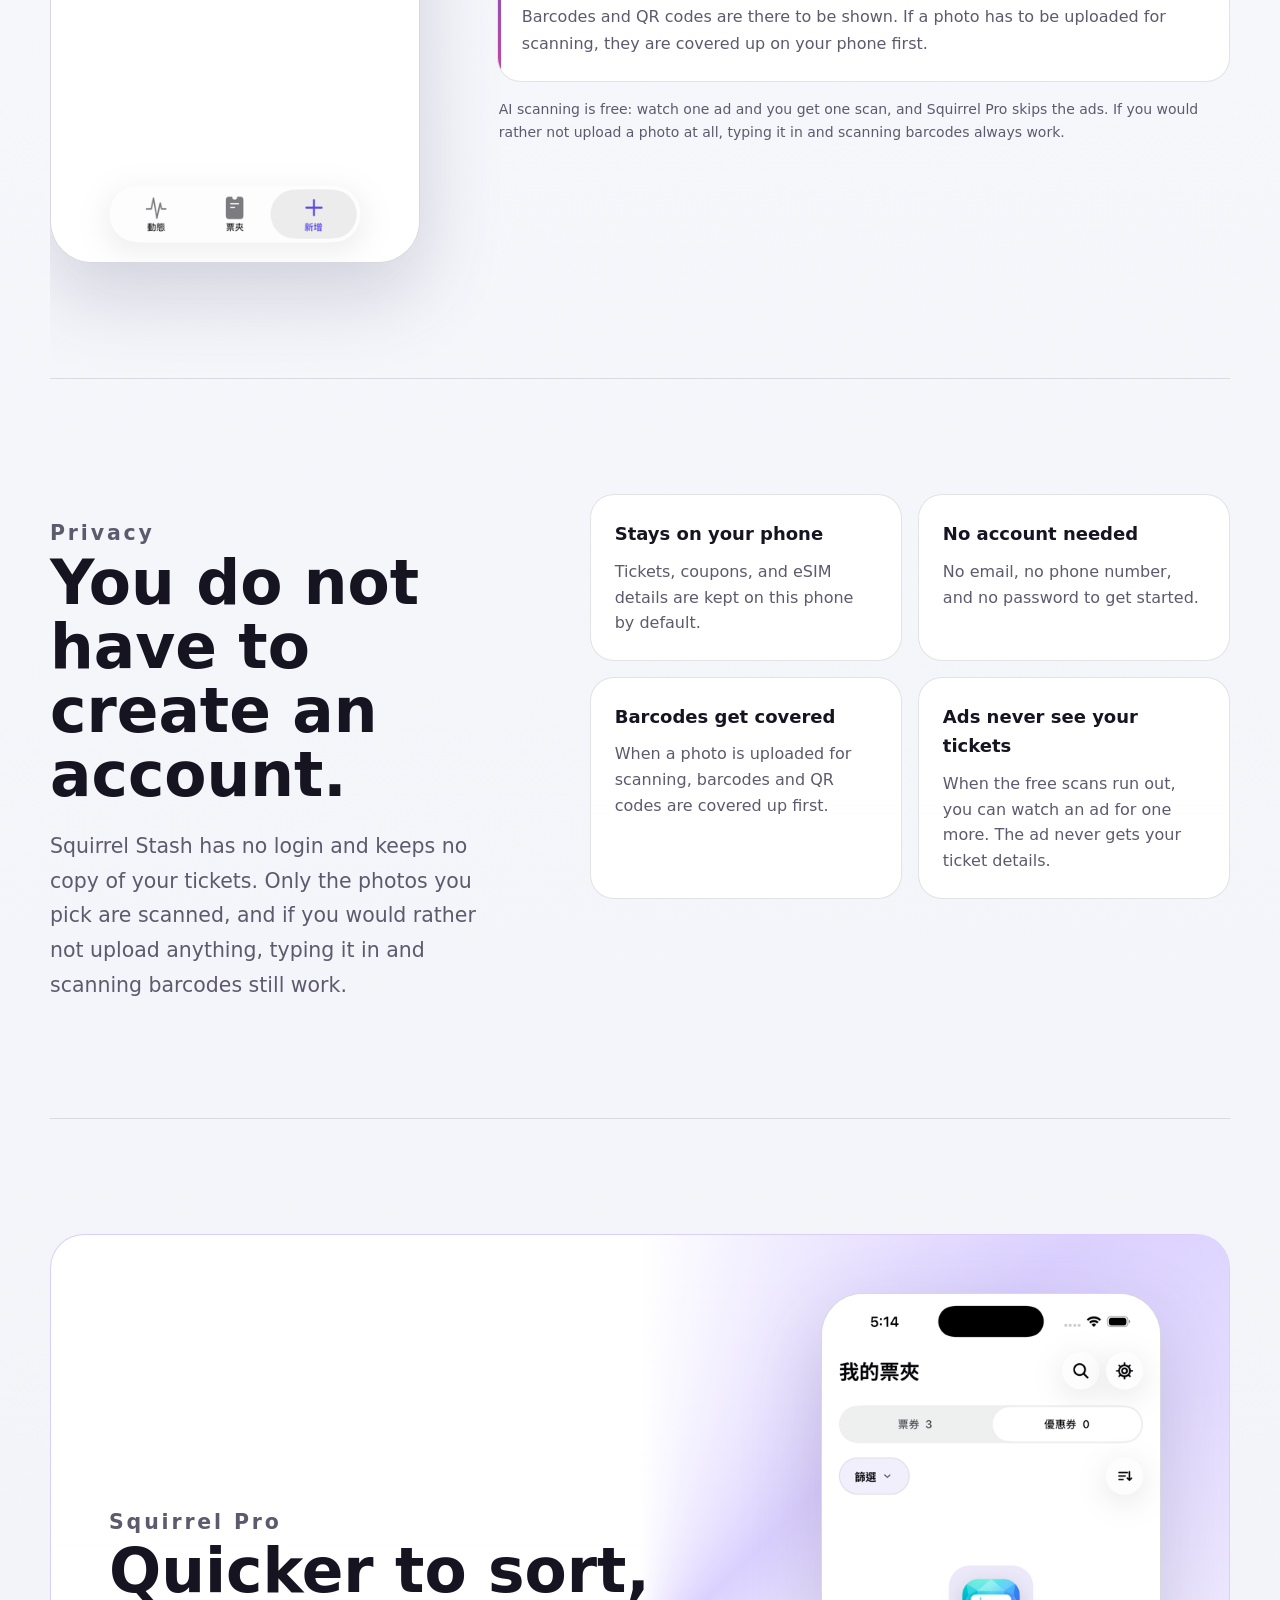
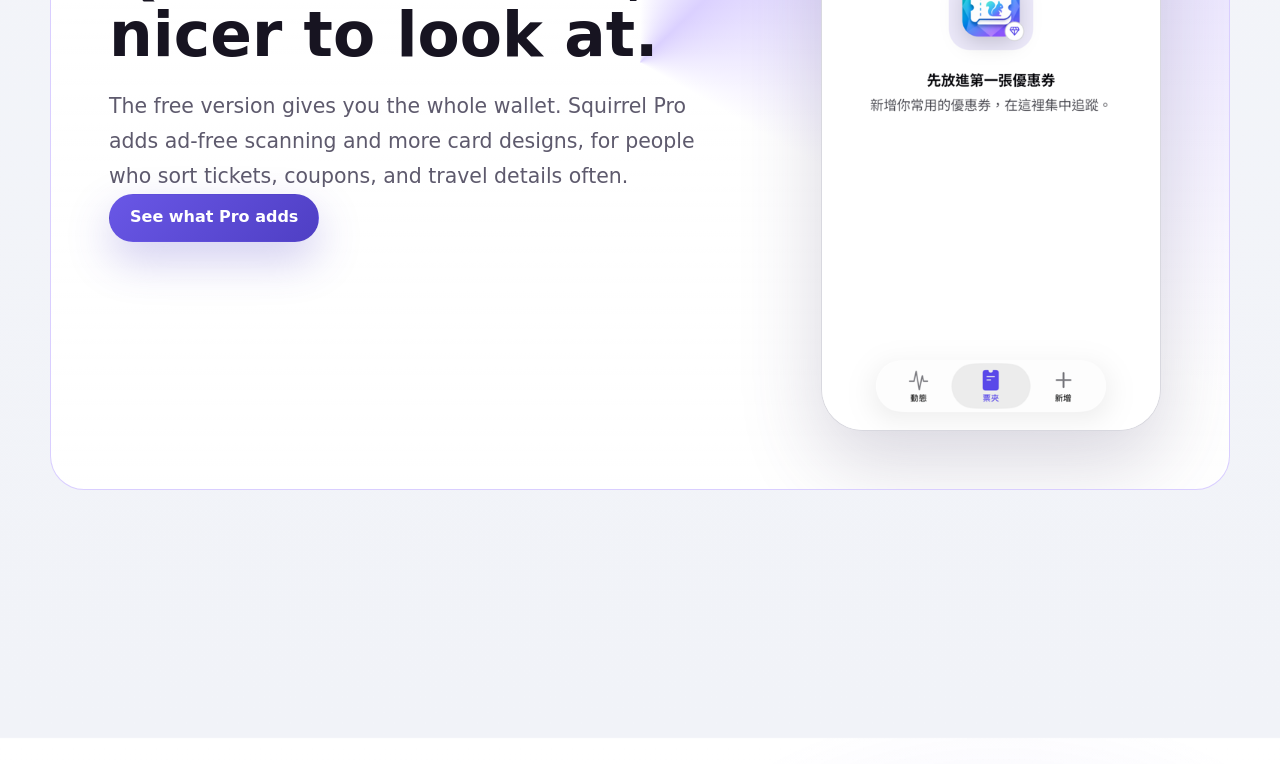
==== commit 865b2a9d: "fix: align the highlight pills with the page column instead of centring them On desktop the pill str" ====
--- a/index.html
+++ b/index.html
@@ -32,7 +32,7 @@
       } catch (error) {}
     })();
   </script>
-  <link rel="stylesheet" href="/styles.css?v=20260904c">
+  <link rel="stylesheet" href="/styles.css?v=20260904d">
 </head>
 <body class="home-page">
   <div class="scroll-progress" aria-hidden="true"></div>
--- a/styles.css
+++ b/styles.css
@@ -1547,9 +1547,13 @@
 .product-strip {
   display: flex;
   flex-wrap: wrap;
-  justify-content: center;
+  /* Left-aligned, not centred: everything above it in the hero starts at the
+     container's left edge, so a centred row began at x=366 with nothing to
+     line up against. The top padding also has to clear the hero phones, whose
+     rotated boxes hang about 100px below the stage. */
+  justify-content: flex-start;
   gap: 10px;
-  padding: 18px 0 84px;
+  padding: 56px 0 76px;
 }
 
 .product-strip span {
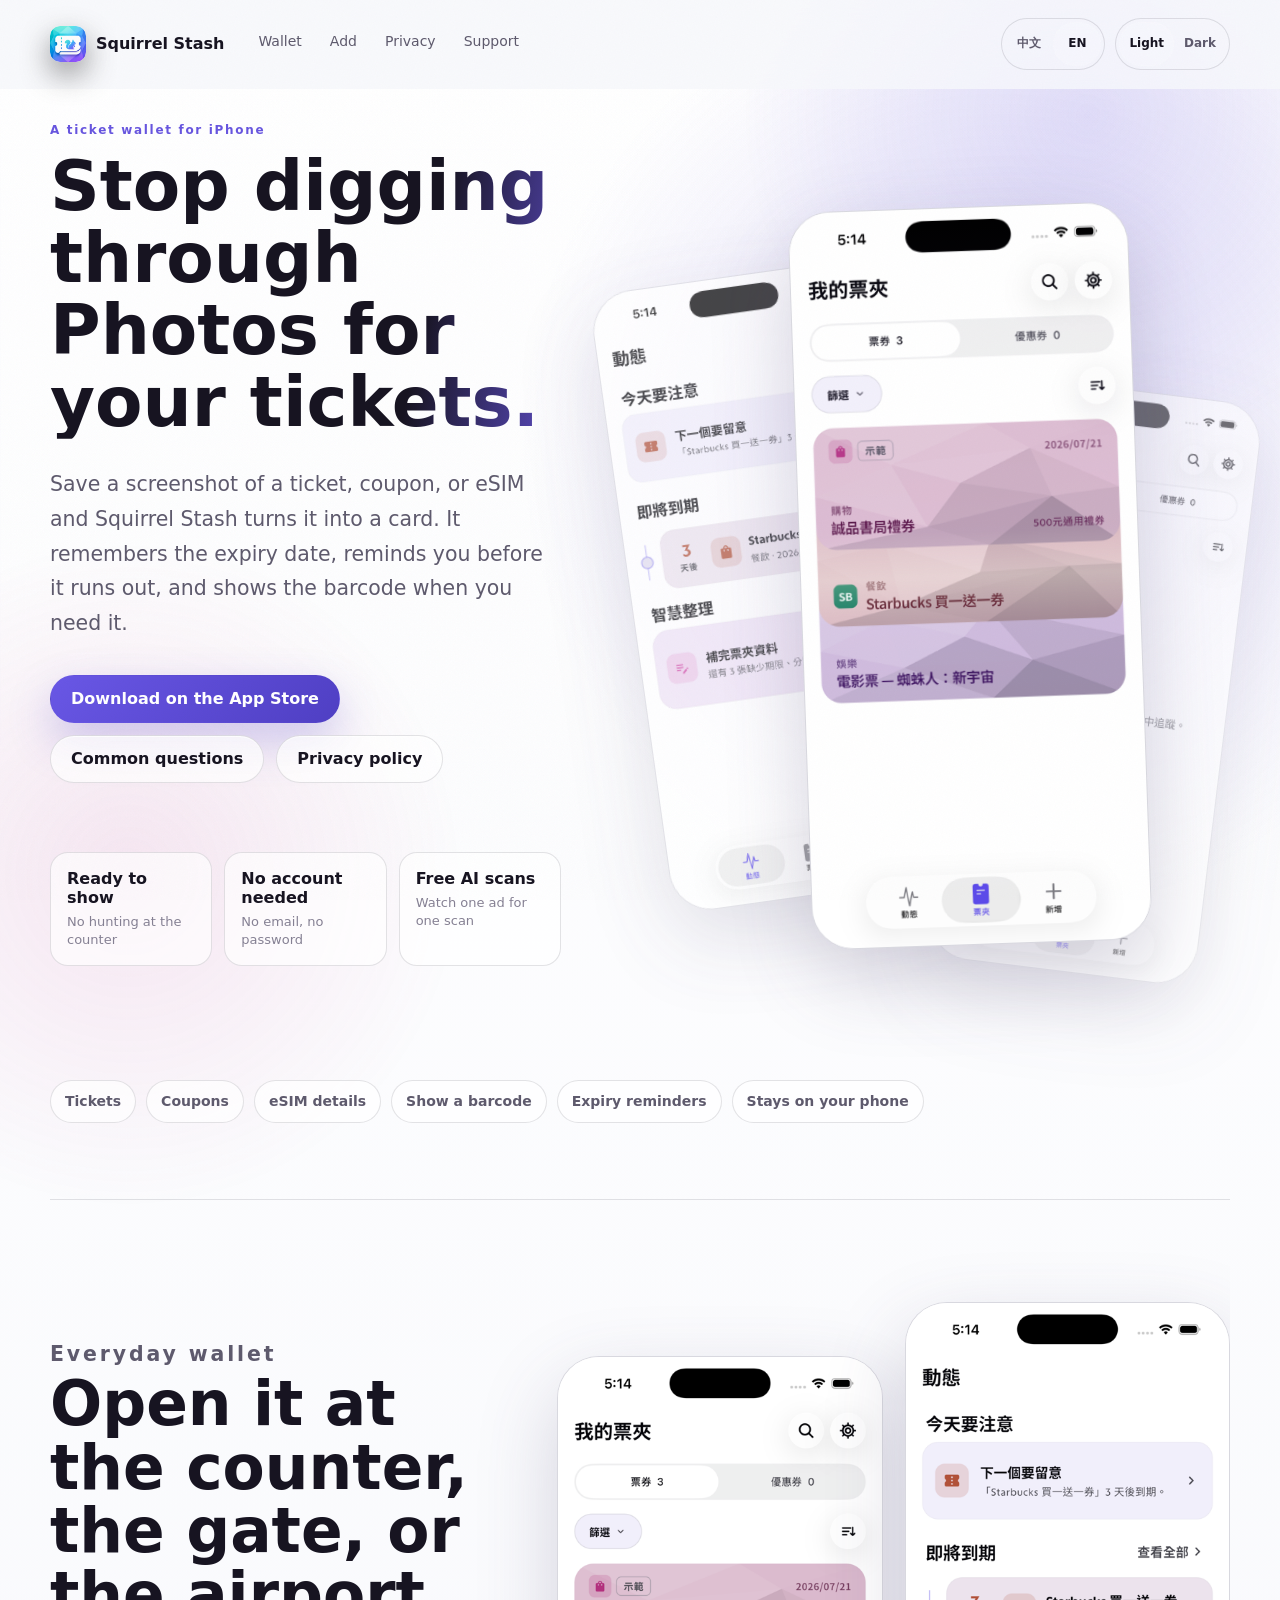
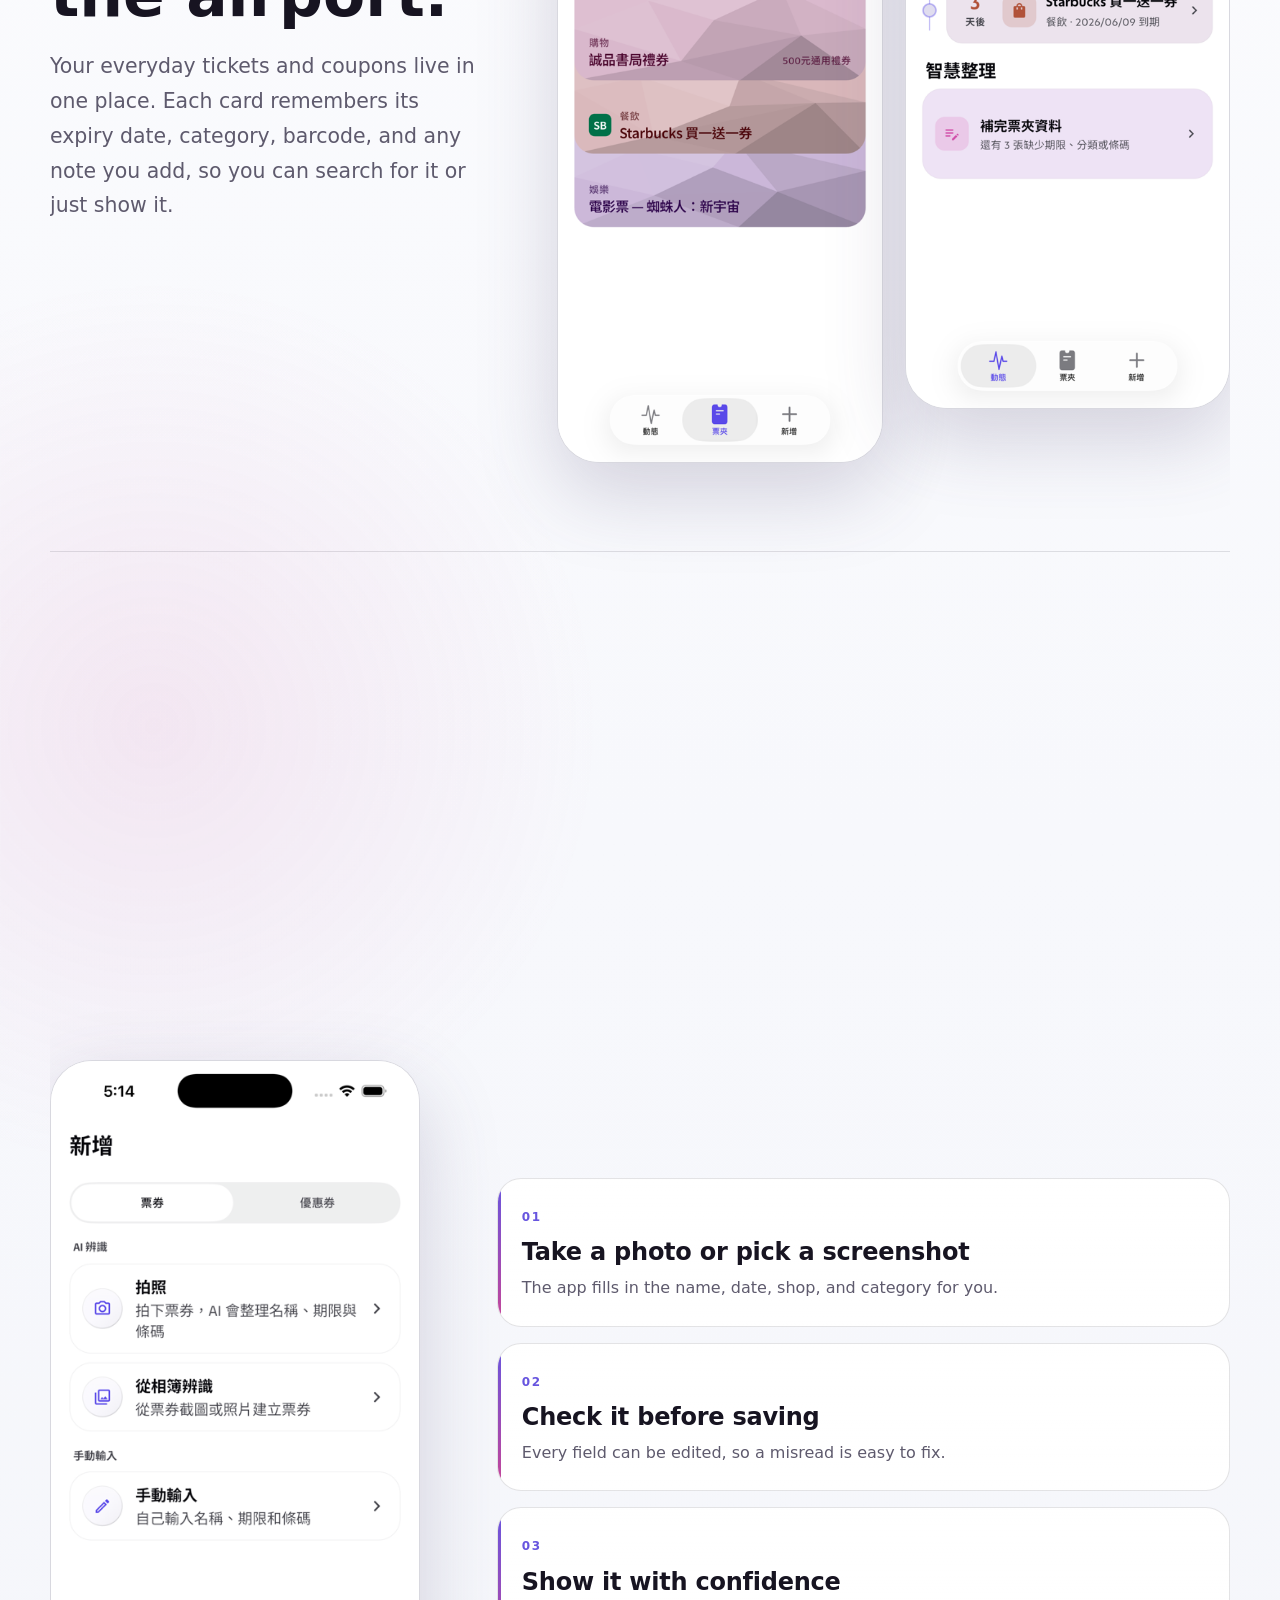
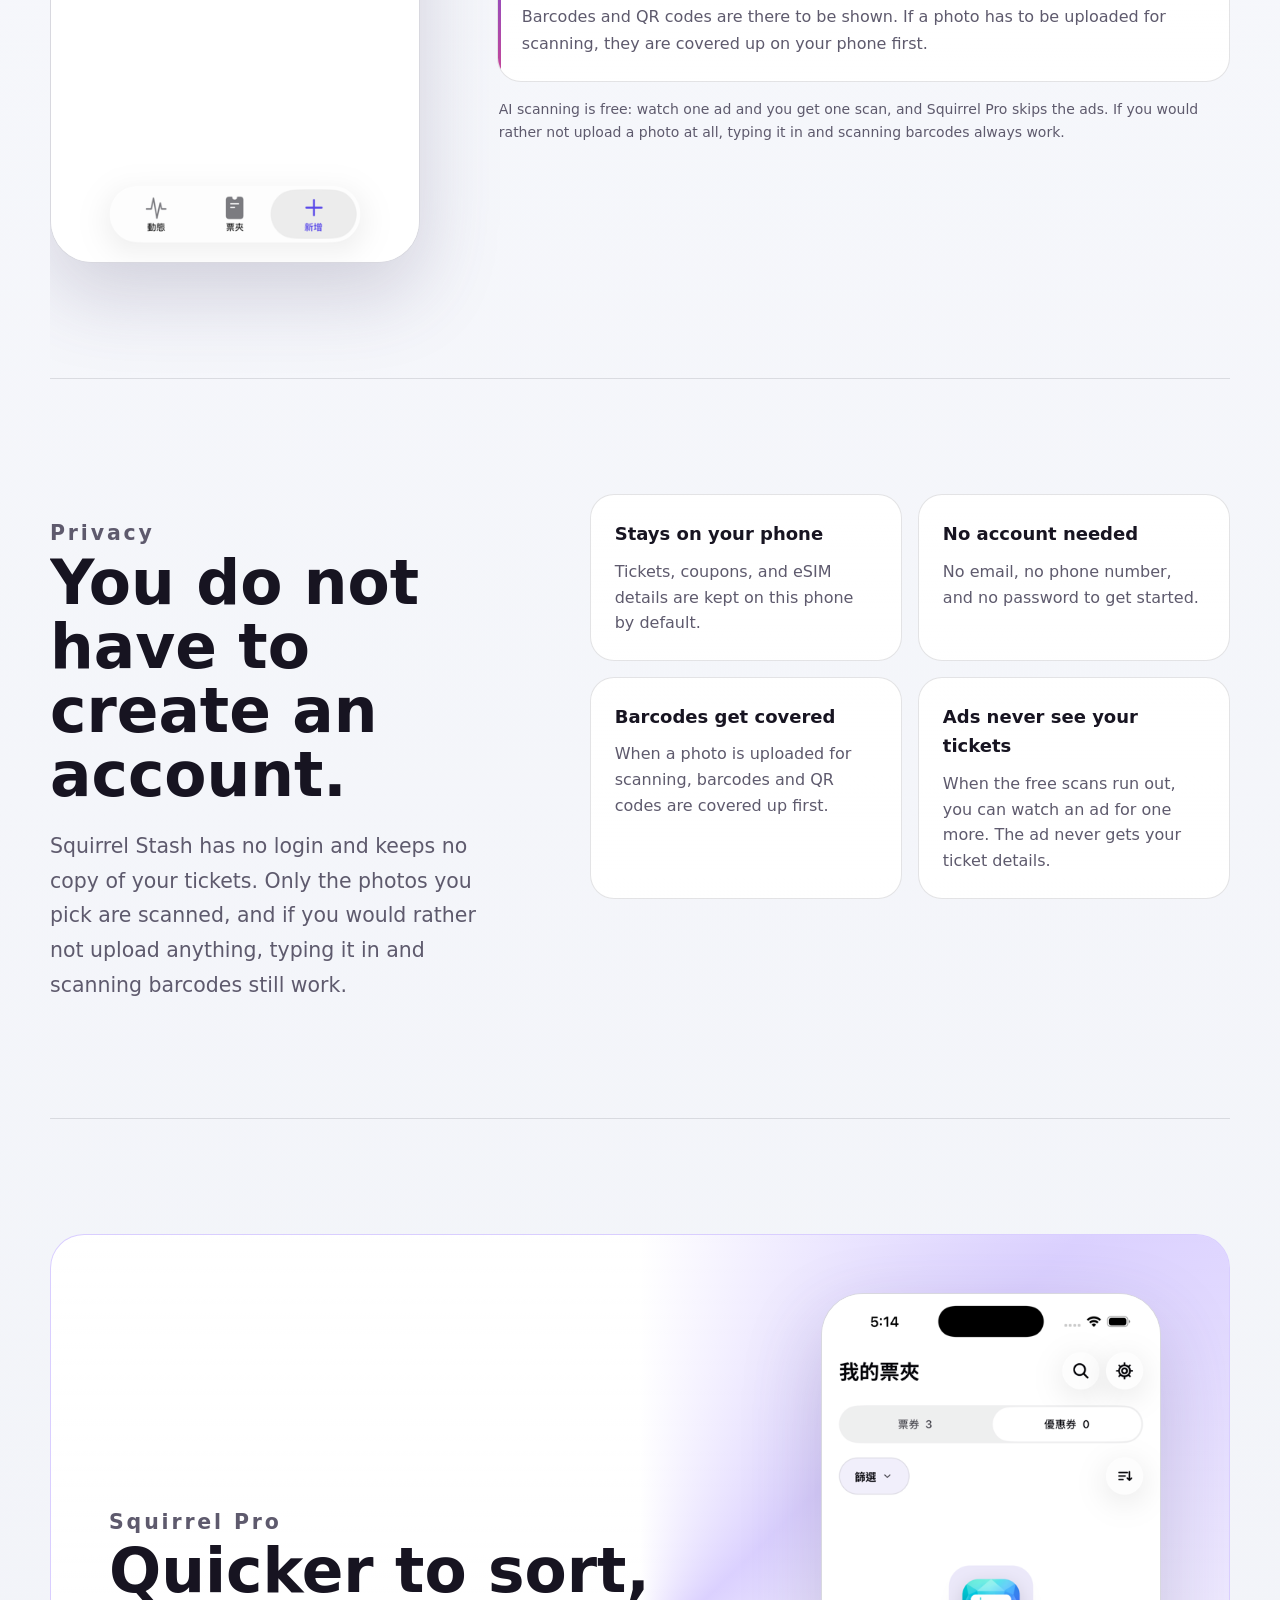
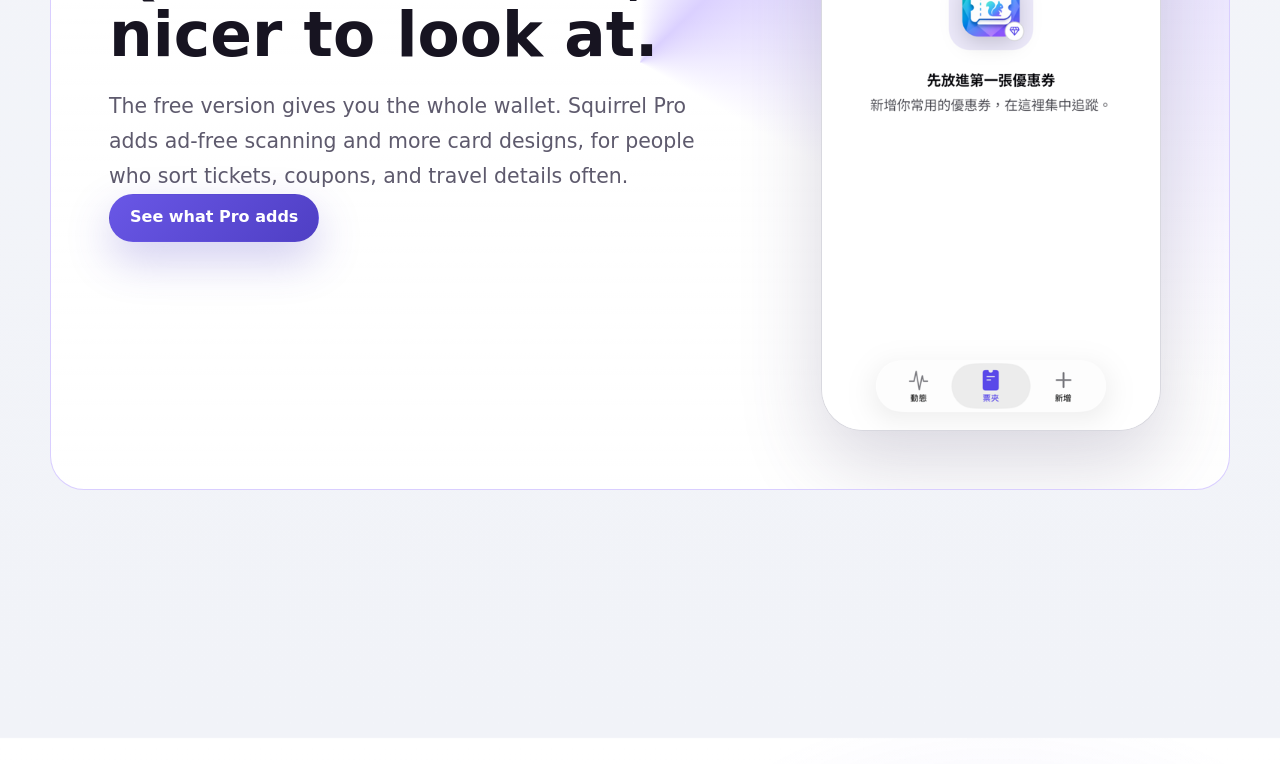
==== commit 88b1cb40: "fix: stop the page being horizontally scrollable below 1212px Following up on the pills alignment, t" ====
--- a/index.html
+++ b/index.html
@@ -32,7 +32,7 @@
       } catch (error) {}
     })();
   </script>
-  <link rel="stylesheet" href="/styles.css?v=20260904d">
+  <link rel="stylesheet" href="/styles.css?v=20260904e">
 </head>
 <body class="home-page">
   <div class="scroll-progress" aria-hidden="true"></div>
--- a/styles.css
+++ b/styles.css
@@ -1569,6 +1569,12 @@
 .product-section {
   padding: clamp(68px, 9vw, 126px) 0;
   border-top: 1px solid var(--home-line);
+  /* The sideways reveal parks elements 30px off to one side before they land,
+     but the page gutter is only 16px, so below ~1212px that stuck out past the
+     viewport and made the document horizontally scrollable. `clip` (unlike
+     `hidden`) does not create a scroll container, so the vertical axis stays
+     visible and hover shadows still spill downward. */
+  overflow-x: clip;
 }
 
 .product-section--split {
@@ -2649,6 +2655,18 @@
   }
 }
 
+/* Above ~1212px the page gutter is wide enough to absorb the hero phones'
+   rotated corners, so they bleed into it on purpose. Below that the gutter is
+   a fixed 16px and the corners cleared the viewport instead, leaving the
+   document horizontally scrollable. Clipping the hero trims at the container
+   edge rather than the screen edge - at most 16px different from where the
+   viewport was already cutting them - and costs nothing on wide screens. */
+@media (max-width: 1240px) {
+  .product-hero {
+    overflow-x: clip;
+  }
+}
+
 /* On narrow screens the sideways reveals would push content past the right
    edge before they land, so they enter vertically instead. */
 @media (max-width: 640px) {
